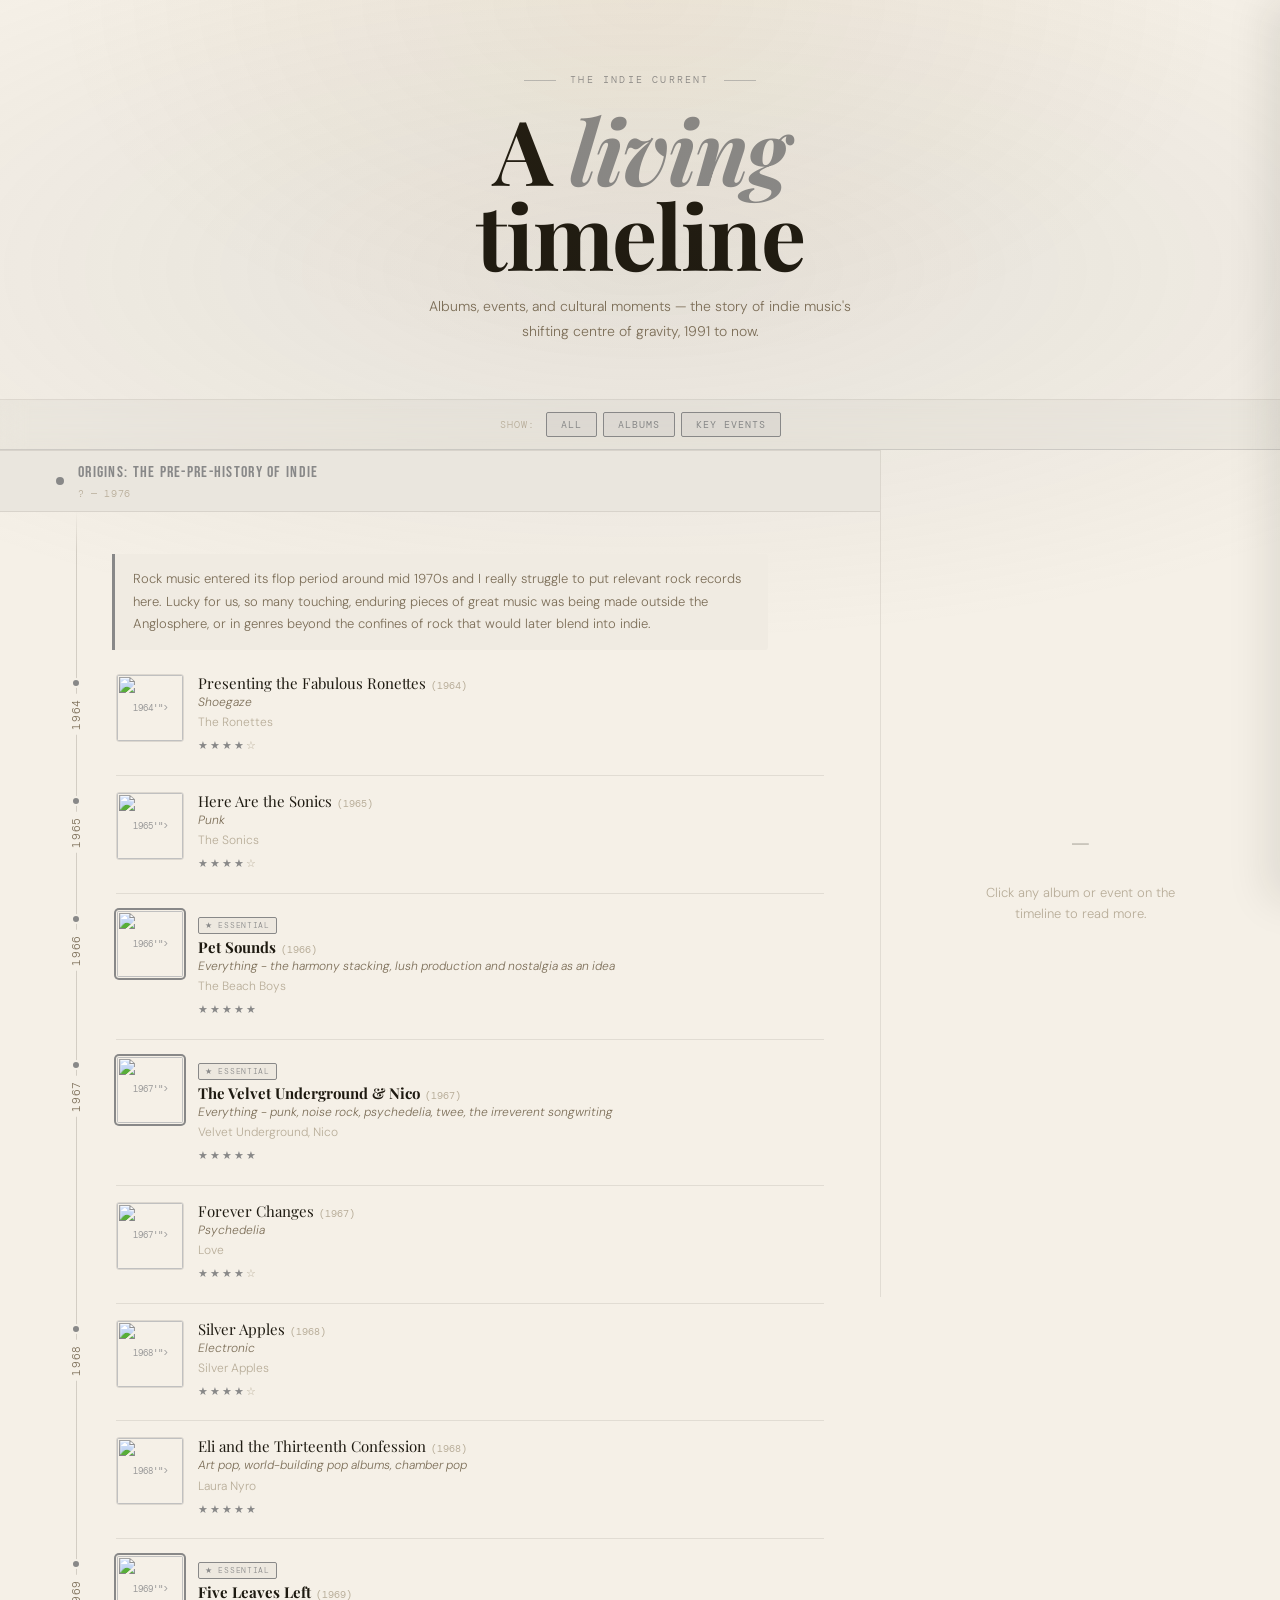
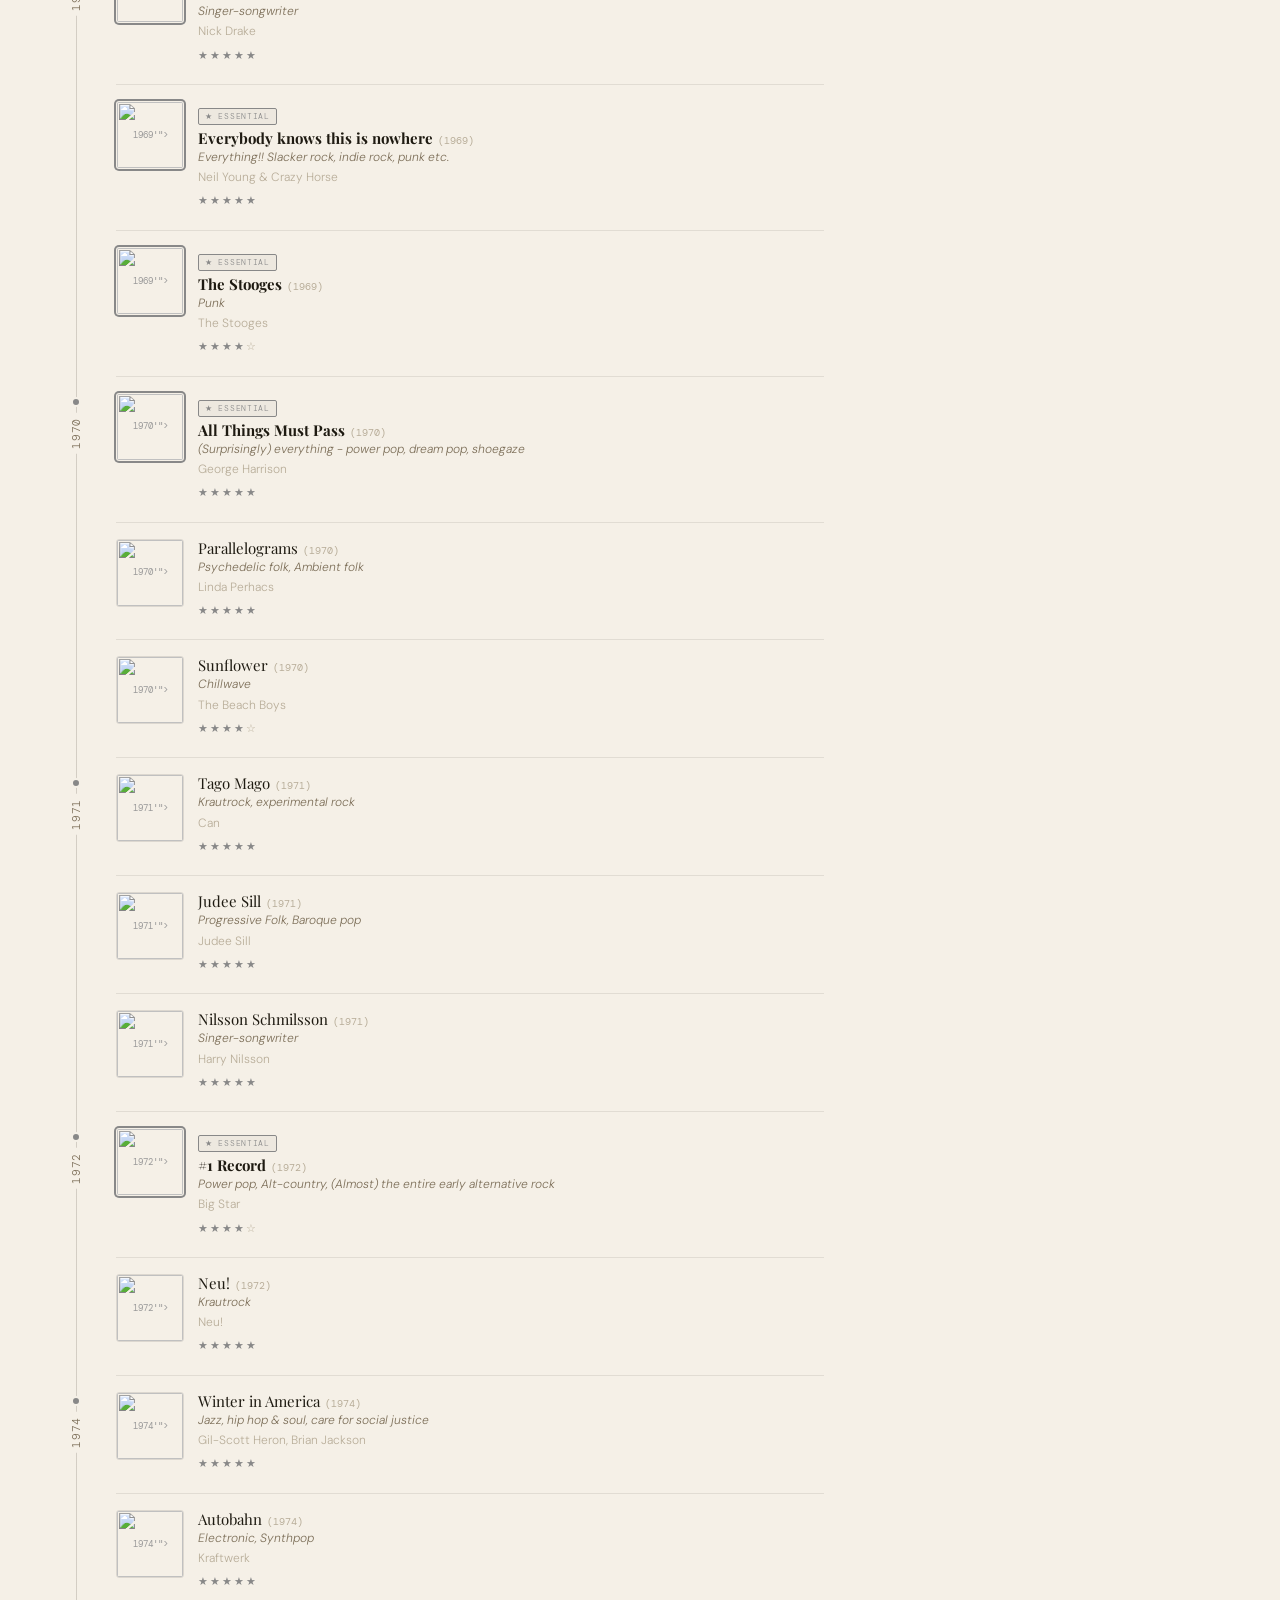
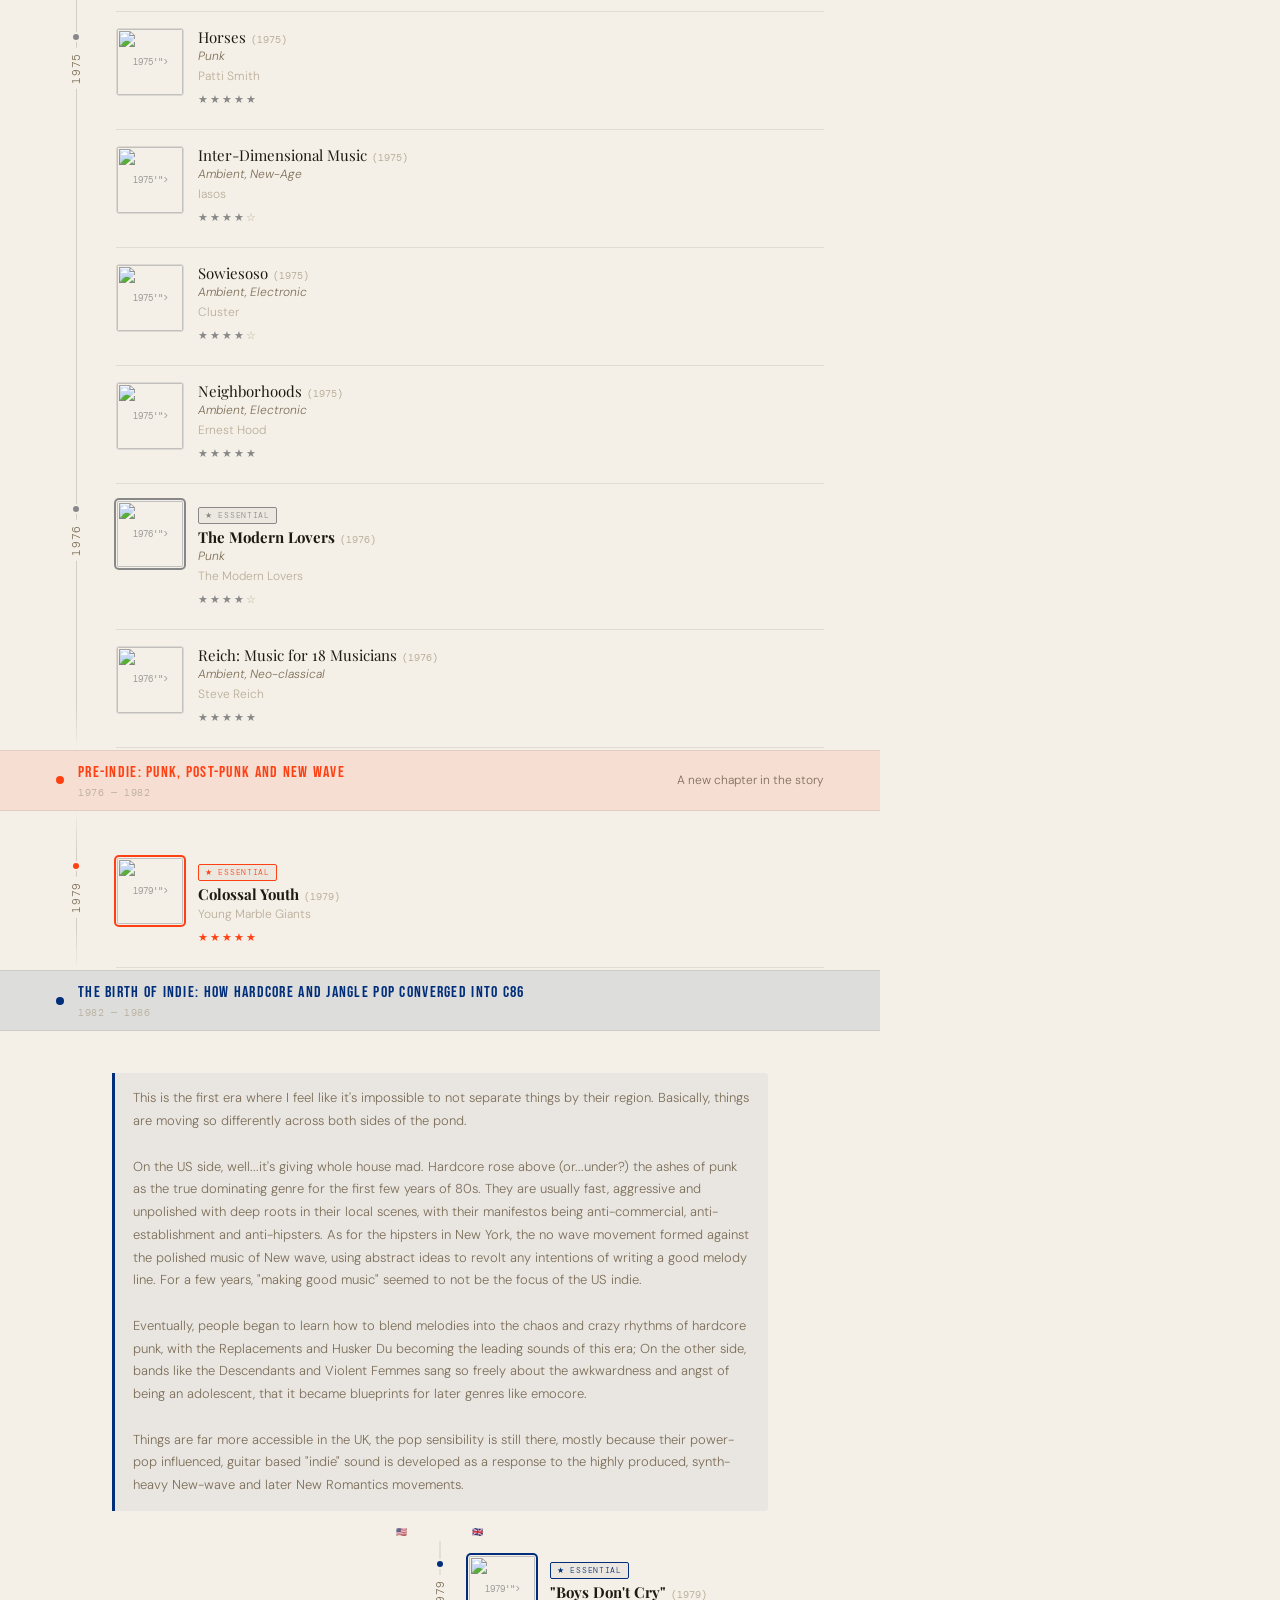
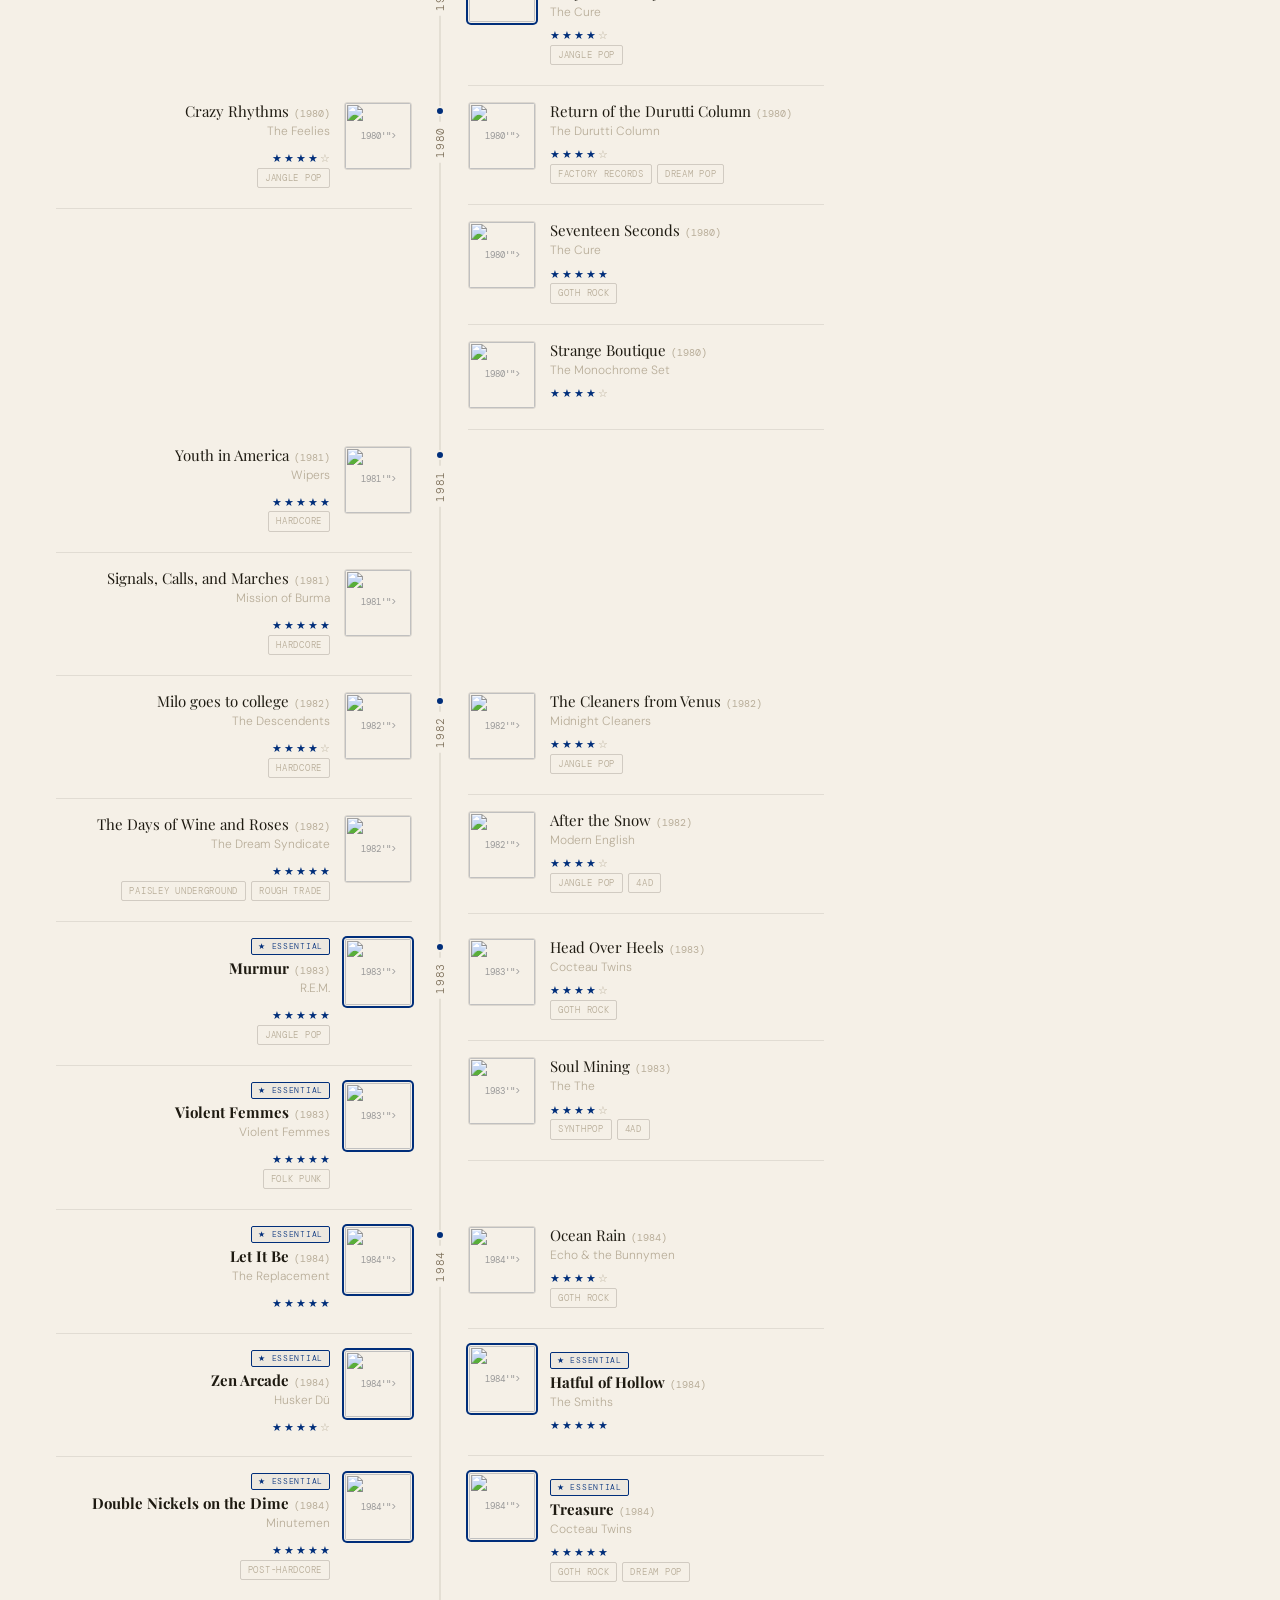
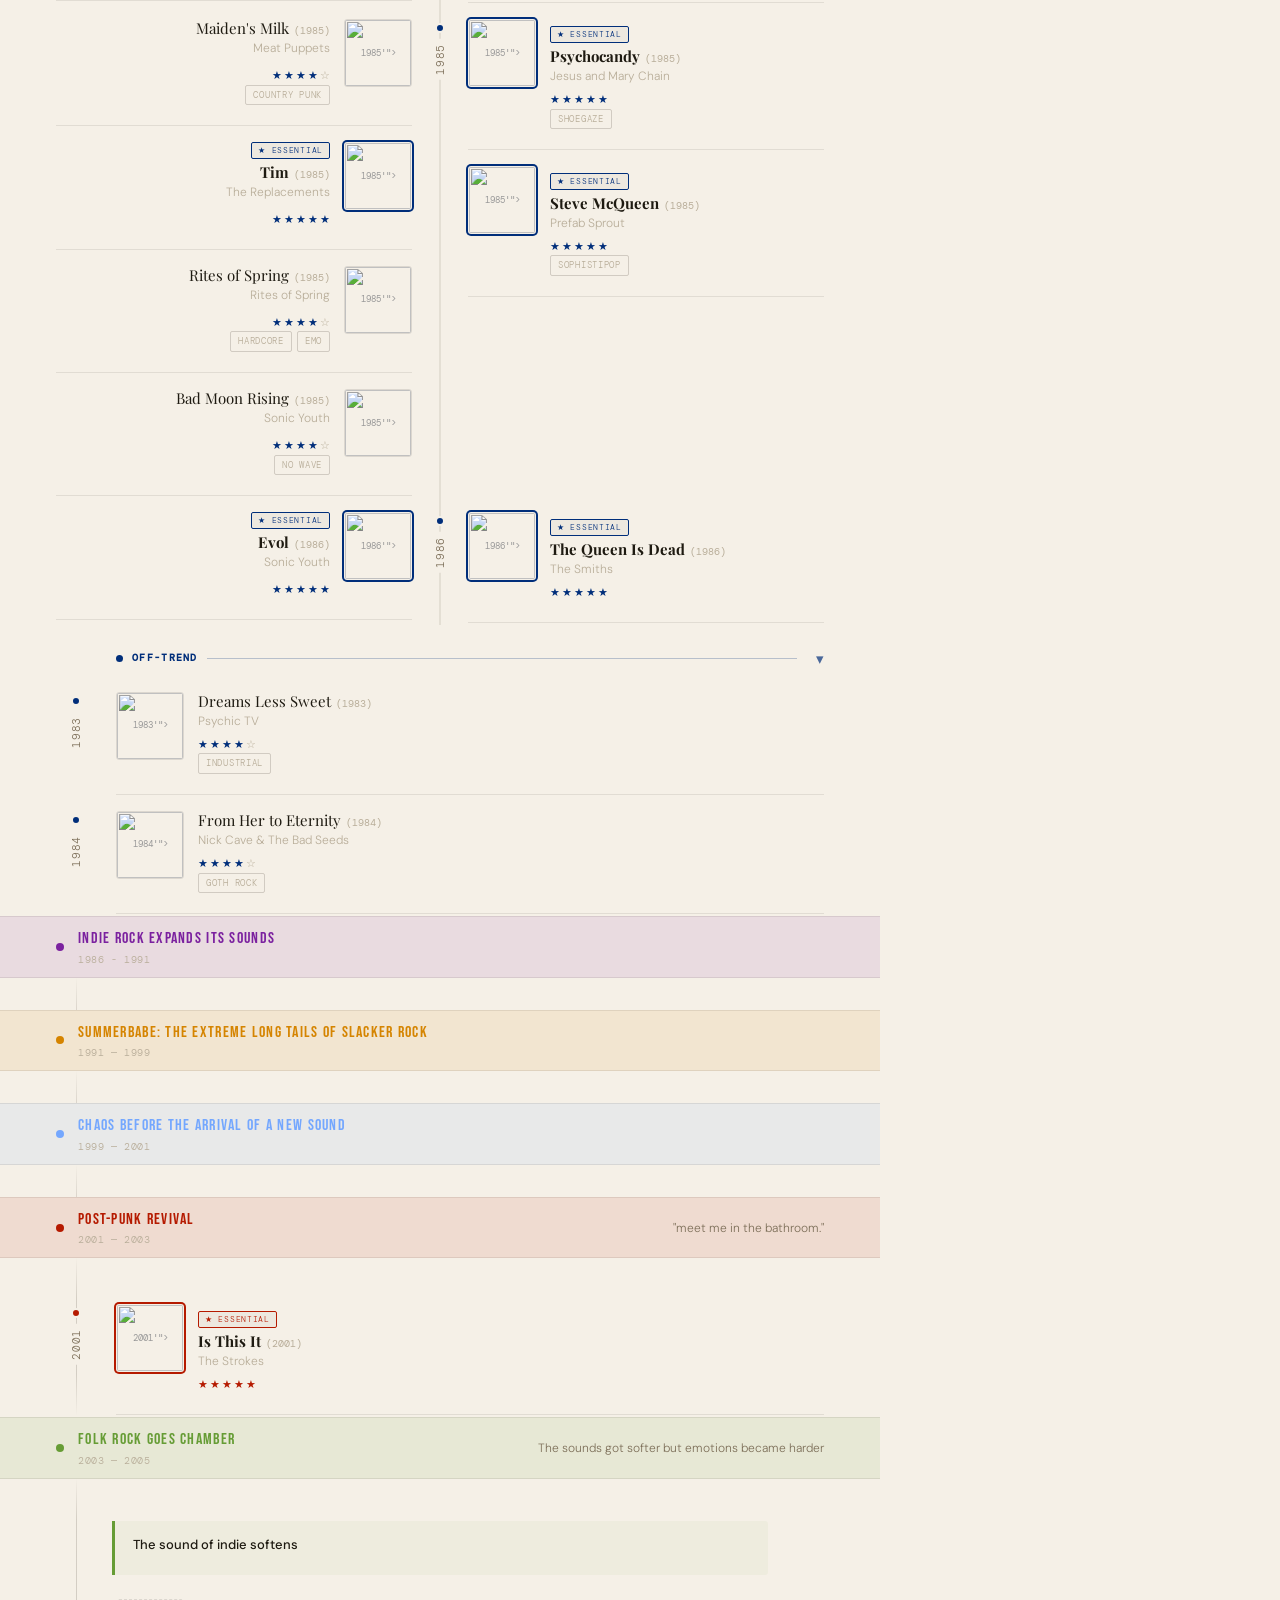
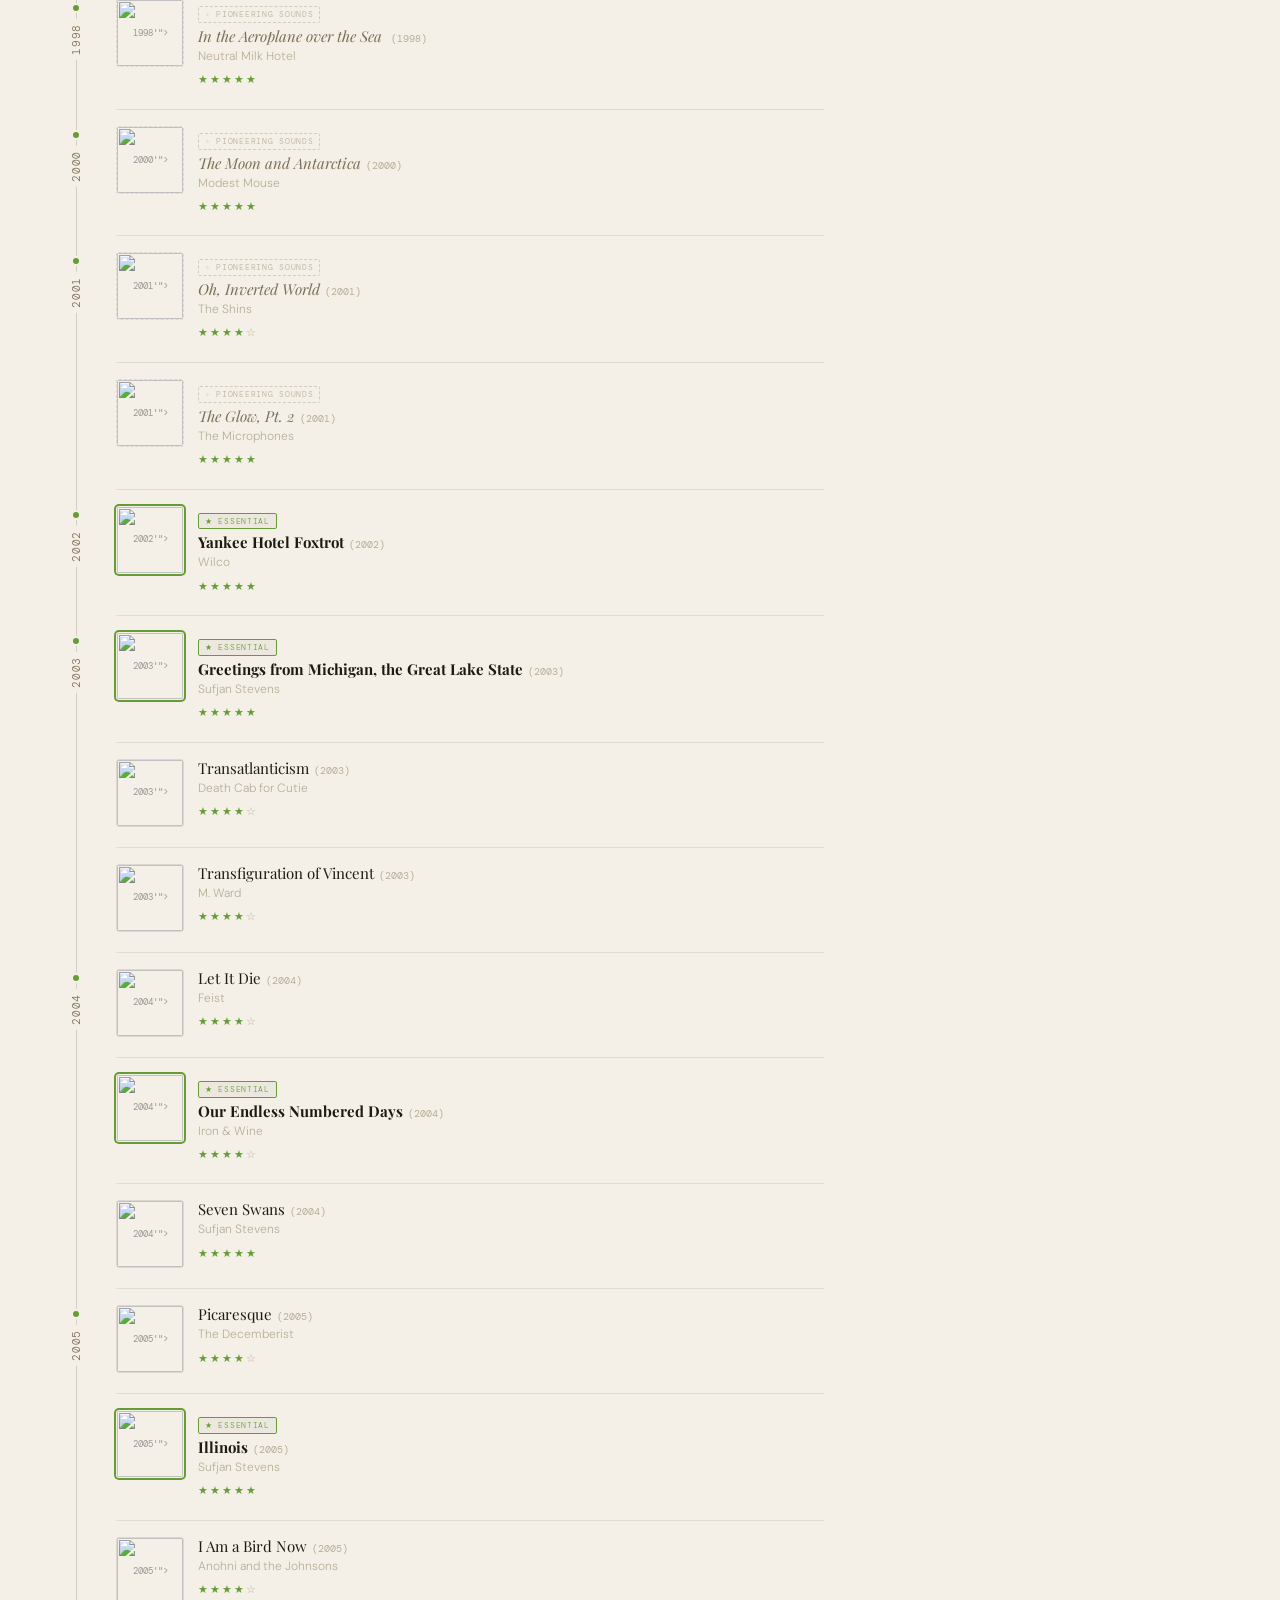
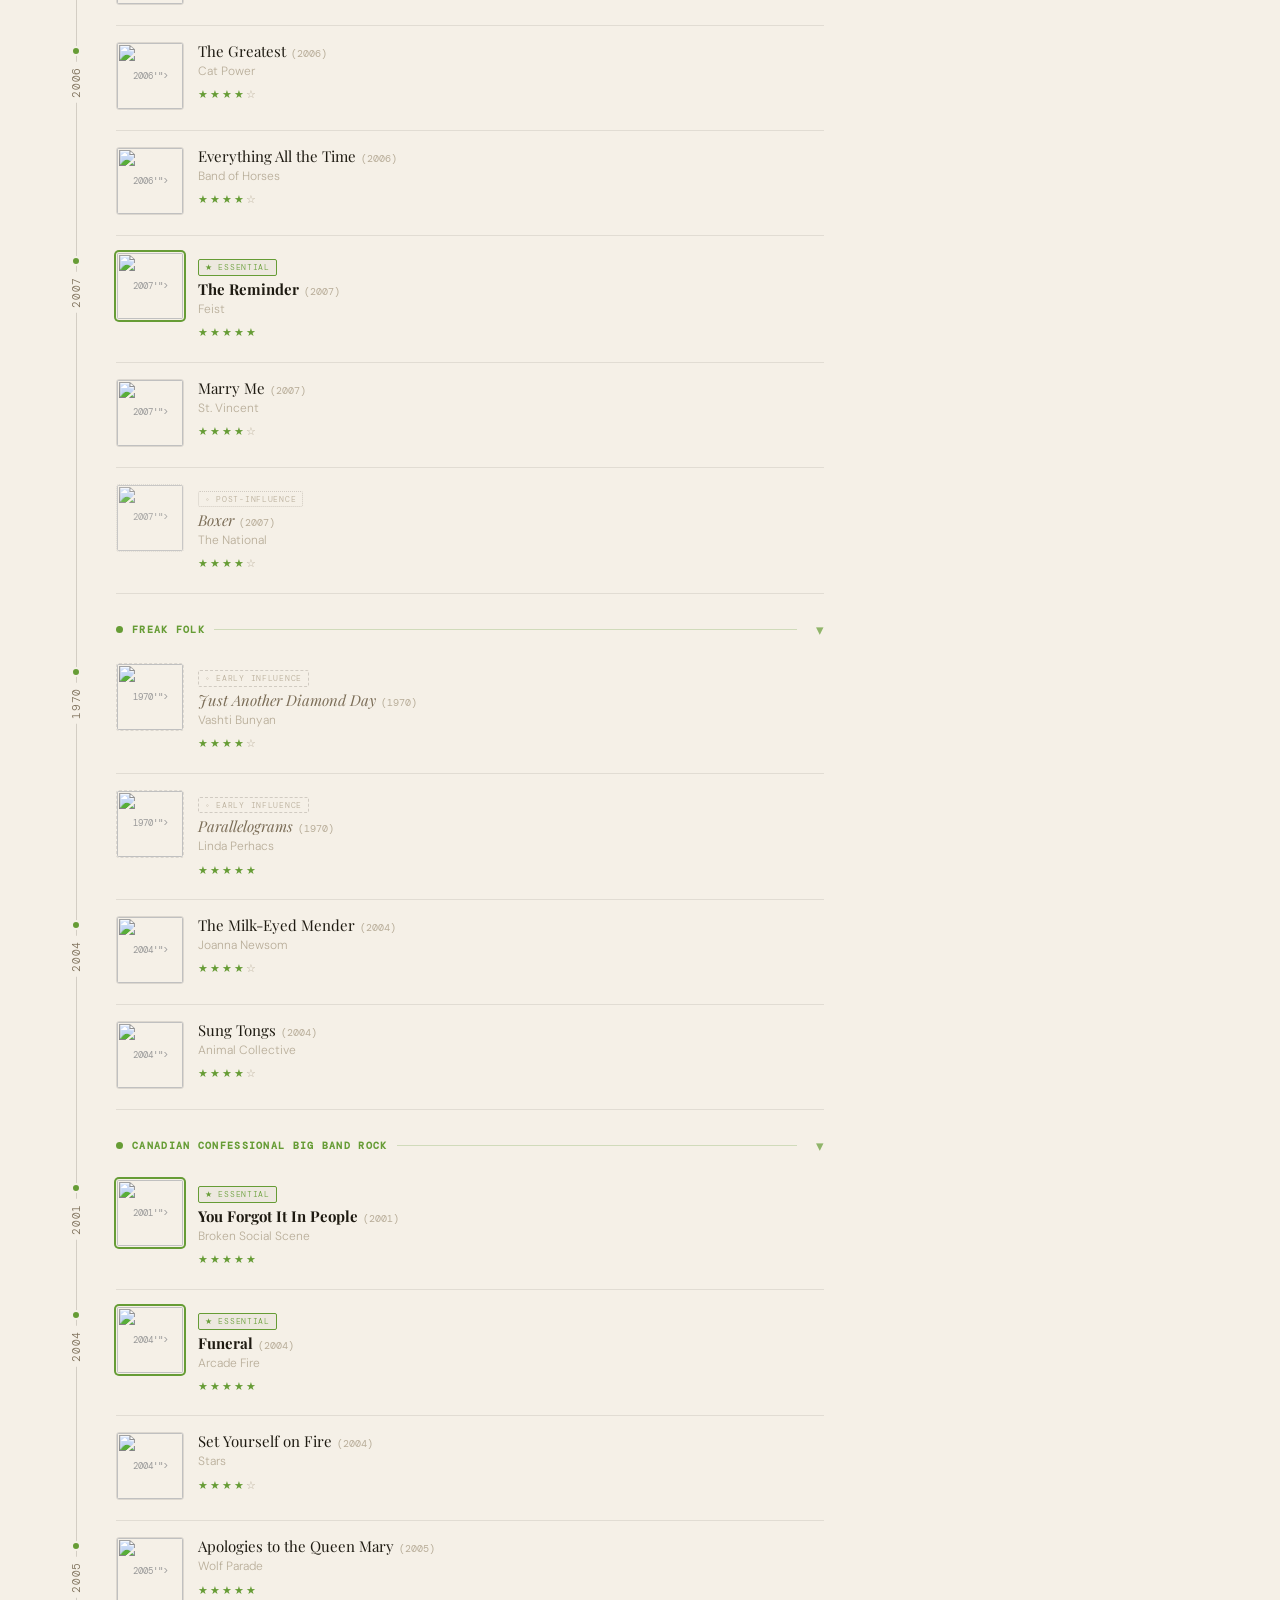
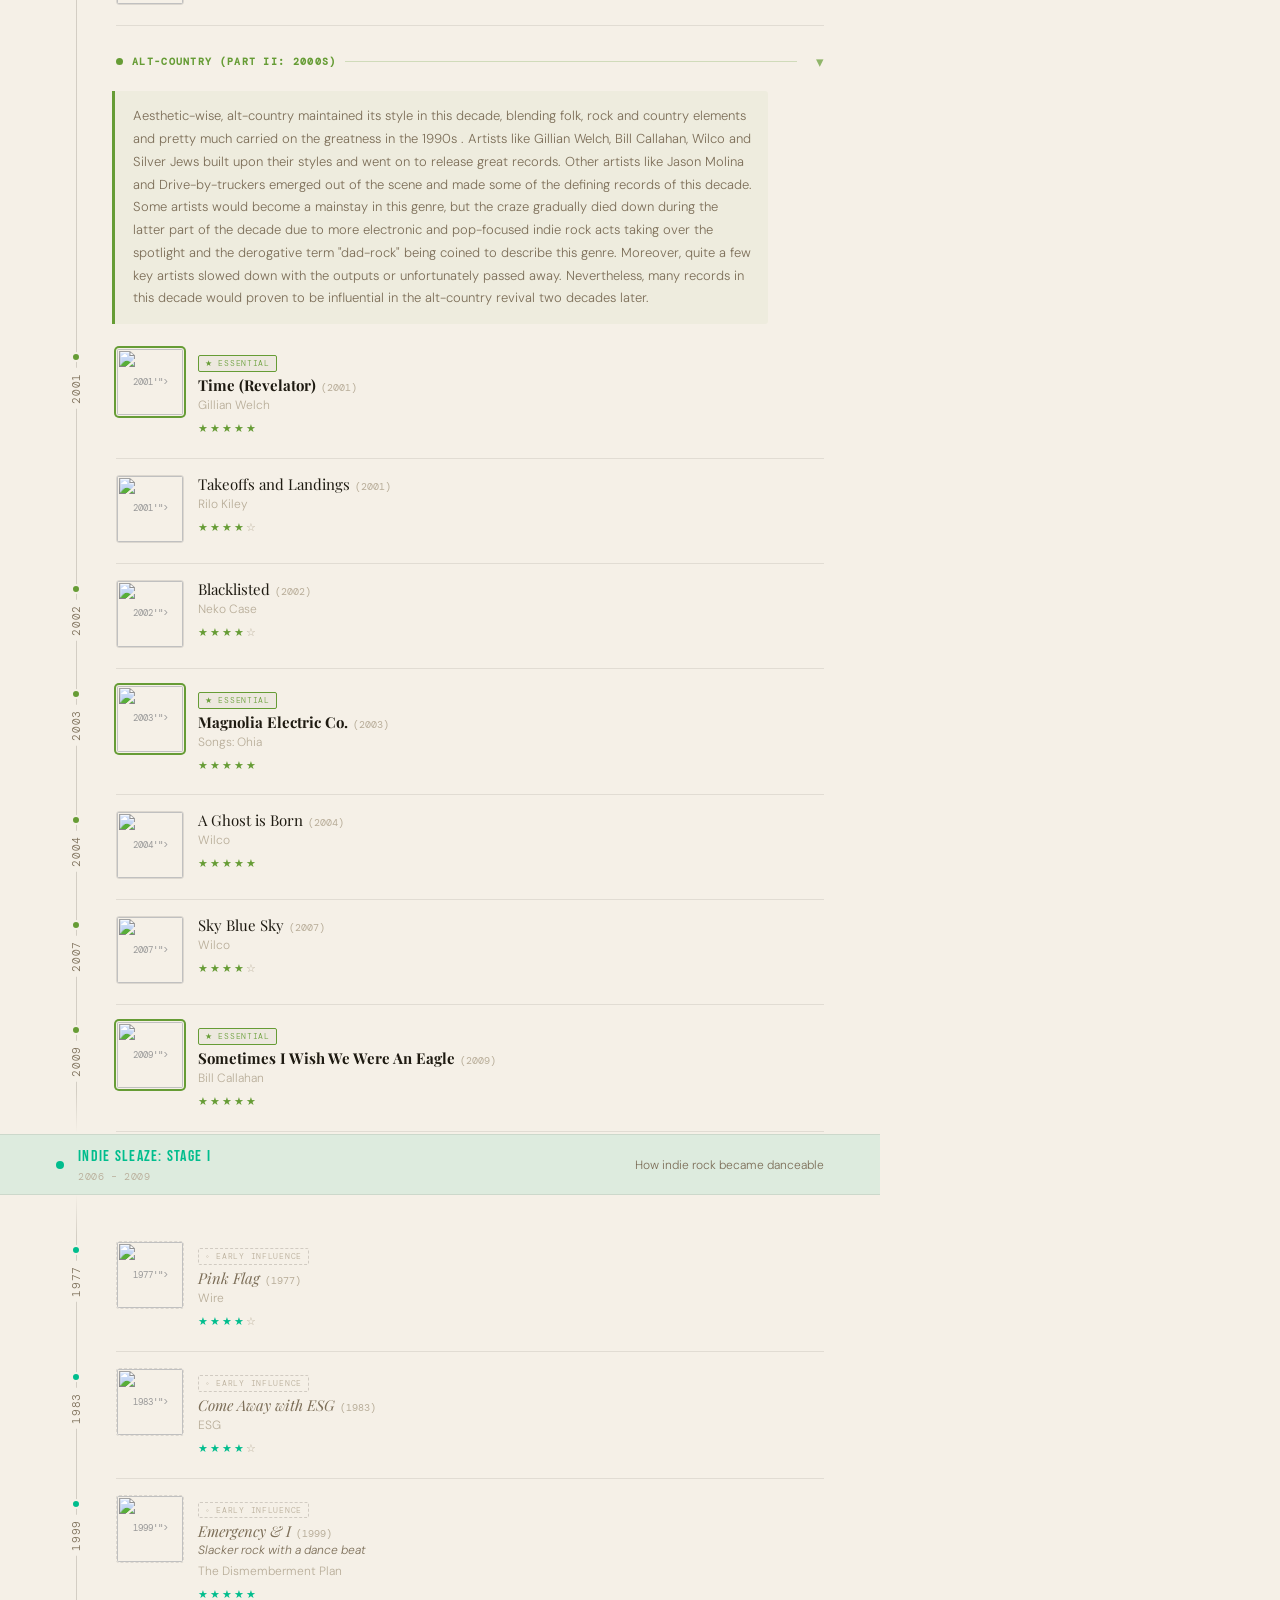
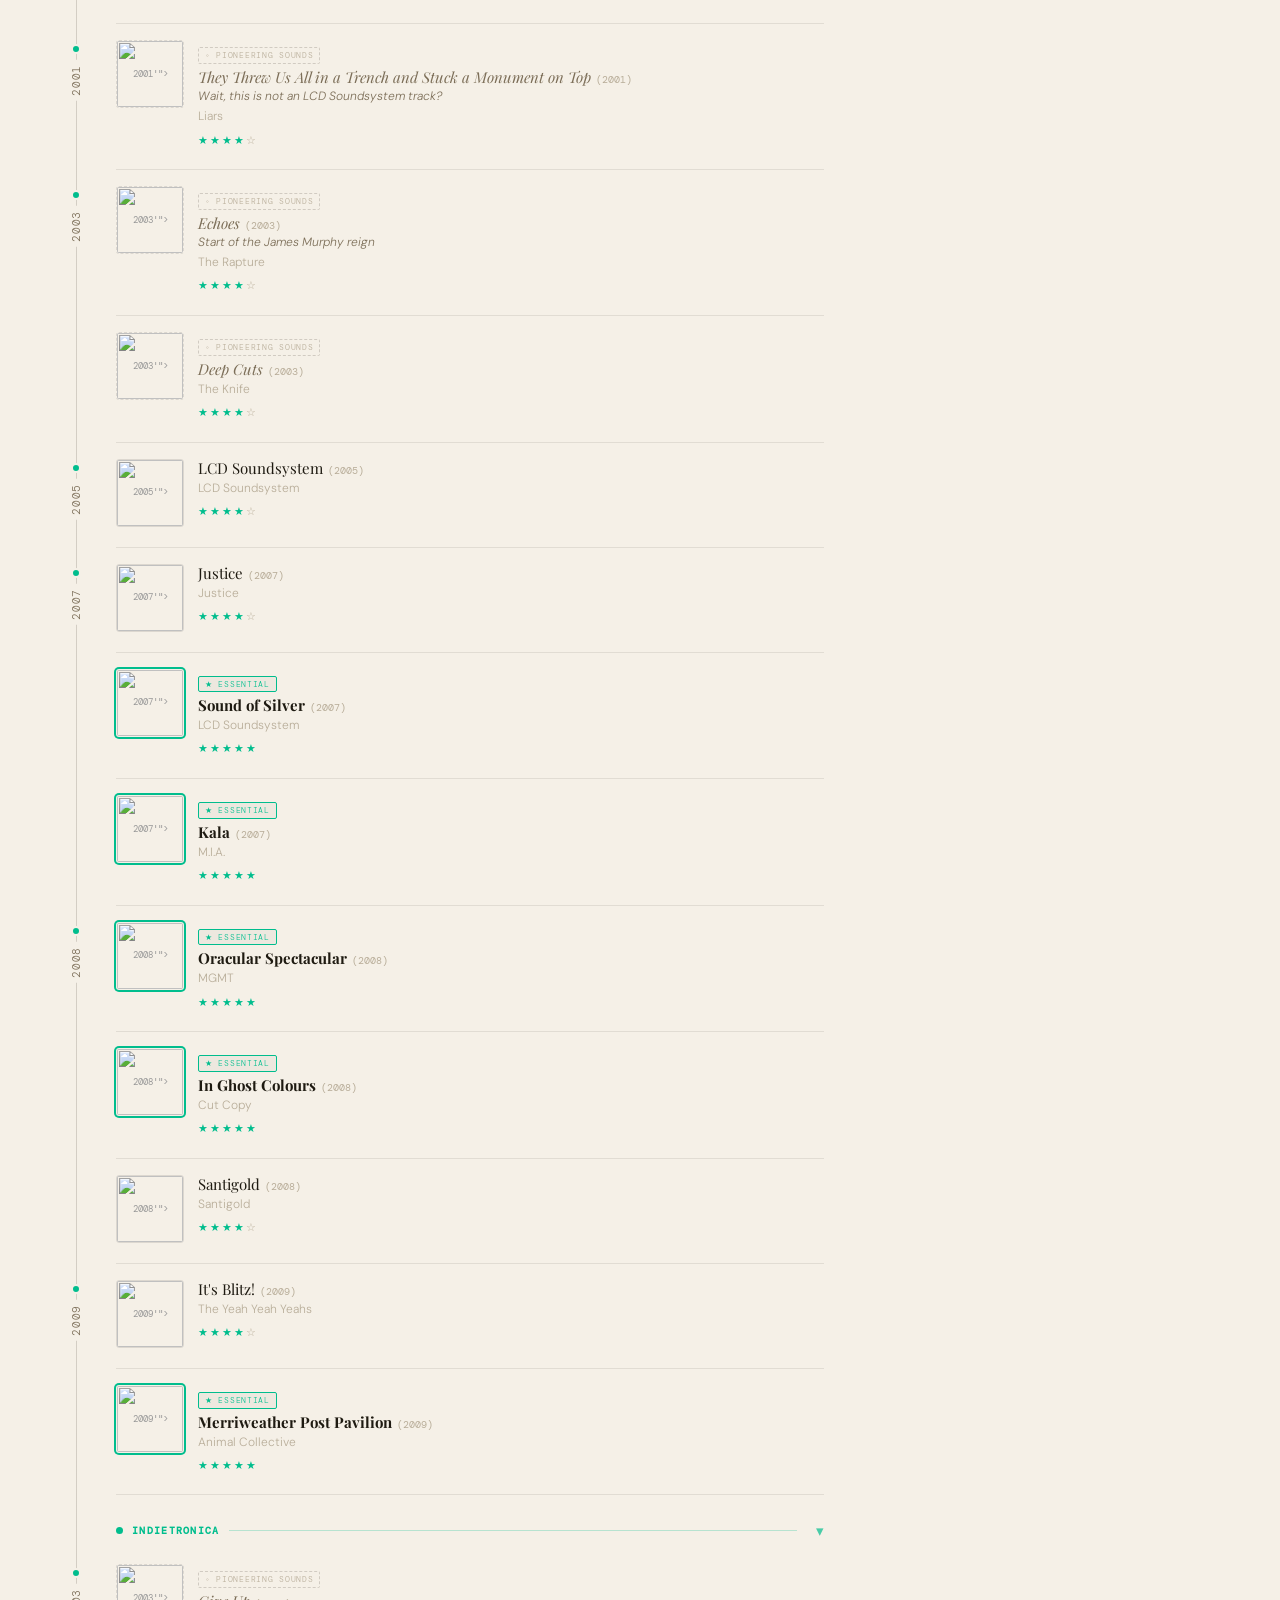
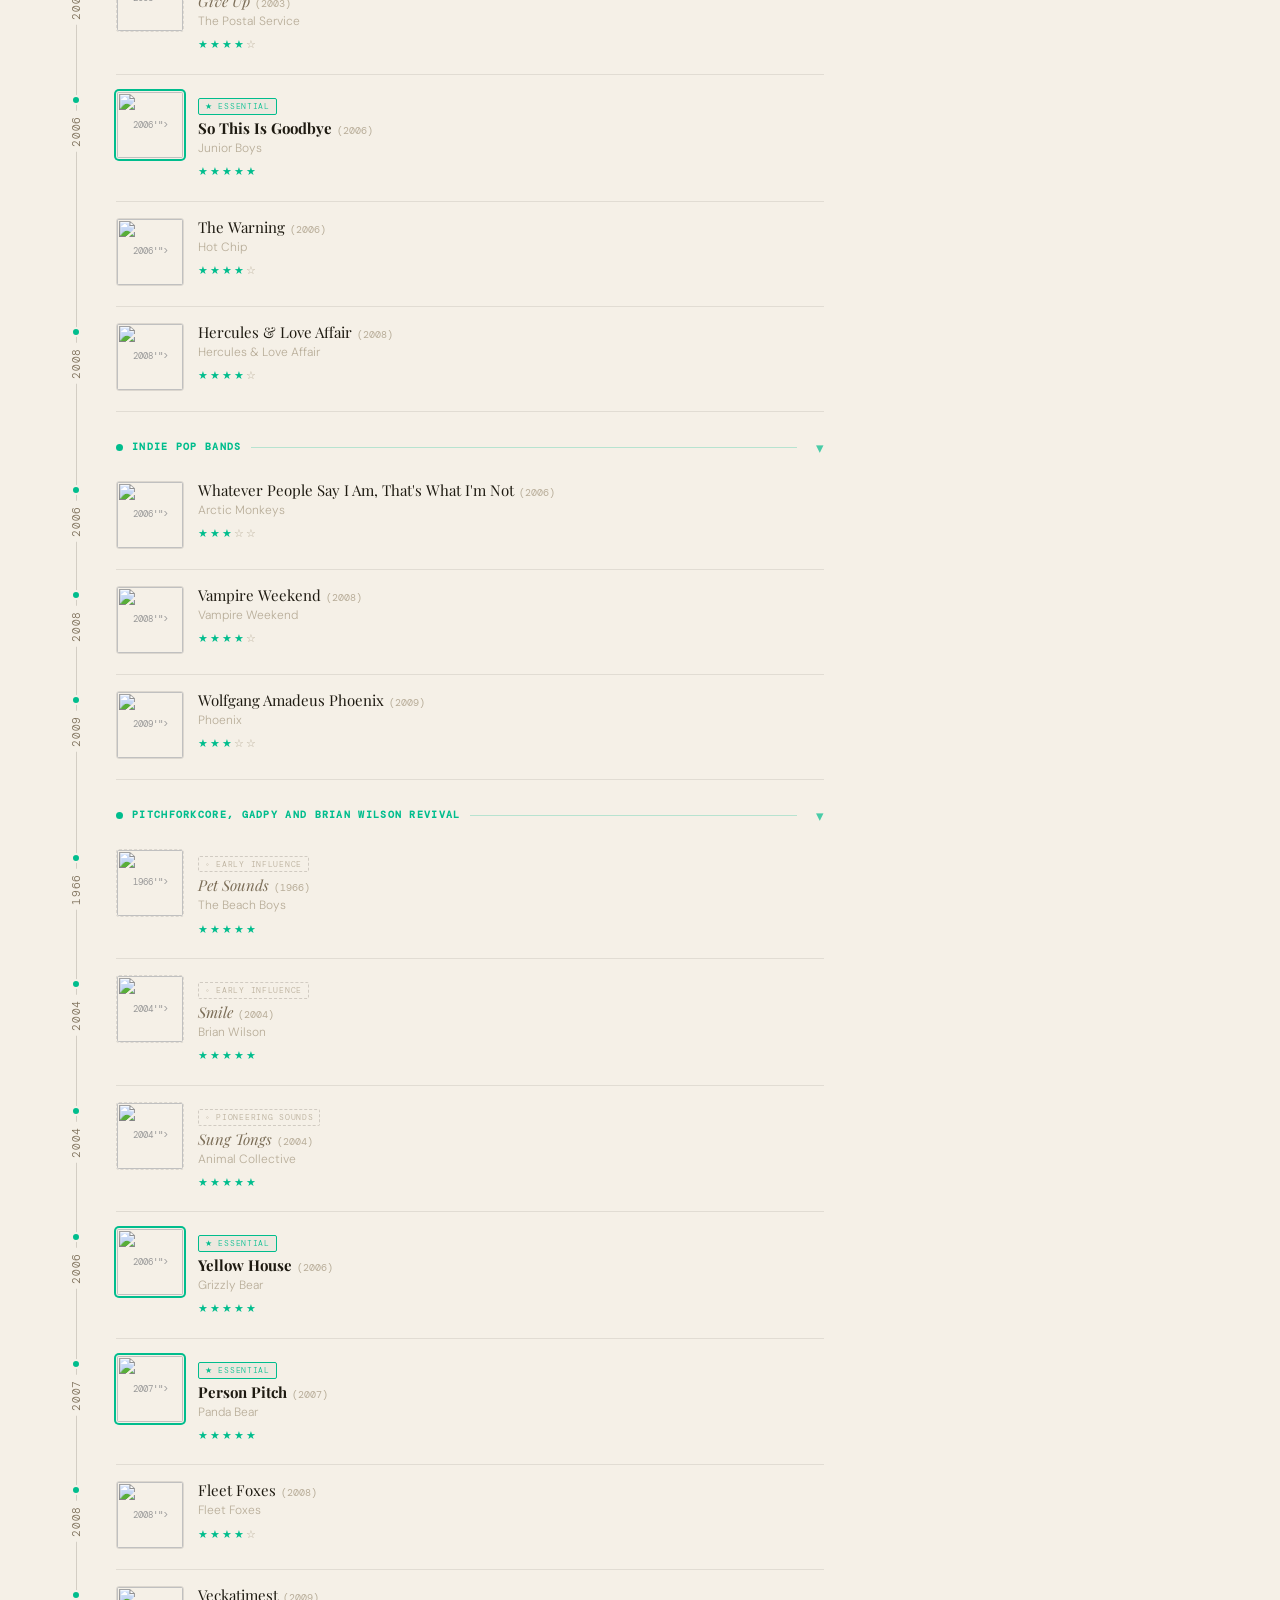
==== index.html @ 3ffc73e6 "update a" ====
<!DOCTYPE html>
<html lang="en">
<head>
<meta charset="UTF-8">
<meta name="viewport" content="width=device-width, initial-scale=1.0">
<meta http-equiv="Cache-Control" content="no-cache, no-store, must-revalidate">
<meta http-equiv="Pragma" content="no-cache">
<meta http-equiv="Expires" content="0">
<title>The Indie Current — Timeline</title>
<link rel="preconnect" href="https://fonts.googleapis.com">
<link rel="preconnect" href="https://fonts.gstatic.com" crossorigin>
<link href="https://fonts.googleapis.com/css2?family=Playfair+Display:ital,wght@0,400;0,700;1,400;1,700&family=Bebas+Neue&family=DM+Mono:wght@300;400&family=DM+Sans:opsz,wght@9..40,300;9..40,400;9..40,500&display=swap" rel="stylesheet">
<link rel="stylesheet" href="style.css?v=20260424a">
</head>
<body>

<div id="era-tint-layer"></div>

<header class="site-header">
  <div class="header-kicker">The Indie Current</div>
  <h1>A <em>living</em><br>timeline</h1>
  <p class="header-sub">Albums, events, and cultural moments — the story of indie music's shifting centre of gravity, 1991 to now.</p>
  <div><button class="header-edit-btn edit-only" id="header-edit-btn" onclick="toggleHeaderEdit()">✎ Edit header</button></div>
</header>

<div class="filter-bar">
  <div class="filter-center">
    <span class="filter-label">Show:</span>
    <button class="filter-btn on" data-filter="all">All</button>
    <button class="filter-btn on" data-filter="album">Albums</button>
    <button class="filter-btn on" data-filter="event">Key events</button>
  </div>
  <div class="filter-right edit-only">
    <button class="filter-add-btn" onclick="addEntry('album')">+ Album</button>
    <button class="filter-add-btn" onclick="addEntry('event')">+ Event</button>
    <button class="filter-add-btn" onclick="addEntry('note')">+ Note</button>
    <button class="filter-add-btn" onclick="openEraListEdit()" title="Edit eras">✎ Eras</button>
    <button class="filter-add-btn" onclick="exportCSV()" title="Export all entries as CSV">↓ CSV</button>
    <label class="filter-add-btn" title="Import entries from CSV" style="cursor:pointer">↑ CSV<input type="file" accept=".csv" style="display:none" onchange="importCSV(this)"></label>
    <button class="filter-add-btn" onclick="saveDataJs()" title="Download data.js with current albums, eras and movements — drop into your repo and push" style="color:rgba(60,140,100,0.85)">⬇ data.js</button>
    <button class="filter-add-btn" onclick="resetToDefaults()" title="Reset to built-in defaults" style="color:rgba(180,60,60,0.6)">↺ Reset</button>
  </div>
</div>

<div class="main-wrap">
  <div class="timeline-col" id="timeline-col"></div>
  <aside class="detail-col" id="detail-col">
    <div class="detail-empty" id="detail-empty">
      <div class="detail-empty-icon">—</div>
      <p>Click any album or event on the timeline to read more.</p>
    </div>
    <div class="detail-panel" id="detail-panel"></div>
  </aside>
</div>

<!-- Mini player -->
<div id="mini-player">
  <div id="mini-player-bar">
    <span style="font-size:12px;color:#1db954;flex-shrink:0">♪</span>
    <div id="mini-player-title"></div>
    <button id="mini-player-close" onclick="closeMiniPlayer()" title="Close">✕</button>
  </div>
  <iframe id="mini-player-iframe" src="" height="80"
    allow="autoplay; clipboard-write; encrypted-media; fullscreen; picture-in-picture"
    style="width:100%;display:block;border:none"></iframe>
  <audio id="mini-player-audio" controls
    style="width:100%;display:none;background:#121212;height:44px;outline:none"></audio>
</div>

<!-- Edit overlay + panel -->
<div id="edit-overlay" class="edit-overlay"></div>
<div id="edit-panel" class="edit-panel">
  <div class="ep-header">
    <div class="ep-title">Edit <span id="ep-type-label">Album</span></div>
    <button class="ep-close" id="ep-close">✕</button>
  </div>
  <div class="ep-body-scroll" id="ep-body-scroll"></div>
  <div class="ep-footer">
    <button class="ep-btn ep-btn-danger" id="ep-delete-btn">Delete</button>
    <div class="ep-spacer"></div>
    <button class="ep-btn ep-btn-secondary" id="ep-cancel-btn">Cancel</button>
    <button class="ep-btn ep-btn-primary" id="ep-save-btn">Save</button>
  </div>
</div>

<script src="data.js?v=20260424a"></script>
<script src="timeline.js?v=20260424a"></script>
</body>
</html>
---- style.css ----
:root {
  --bg: #f5f0e7;
  --bg2: #ede7da;
  --bg3: #e3dccf;
  --surface: #d5cec0;
  --border: rgba(40,28,12,0.09);
  --border2: rgba(40,28,12,0.17);
  --text: #1e1a11;
  --text2: #7c6e58;
  --text3: #b8ad99;
  --accent: #9a6e20;
  --spine: rgba(40,28,12,0.16);
}
*, *::before, *::after { box-sizing: border-box; margin: 0; padding: 0; }
html { scroll-behavior: smooth; }
body {
  background: var(--bg);
  color: var(--text);
  font-family: 'DM Sans', sans-serif;
  font-weight: 300;
  line-height: 1.6;
  min-height: 100vh;
}

/* ── ERA TINT LAYER ── */
#era-tint-layer {
  position: fixed; inset: 0;
  pointer-events: none; z-index: 0;
  transition: background 0.9s ease;
}

/* ── HEADER ── */
.site-header {
  padding: 72px 0 56px;
  text-align: center;
  border-bottom: 1px solid var(--border);
  position: relative;
  overflow: hidden;
  z-index: 1;
}
.site-header::before {
  content: '';
  position: absolute; inset: 0;
  background: radial-gradient(ellipse at 50% 0%, rgba(154,110,32,0.07) 0%, transparent 65%);
  pointer-events: none;
}
.header-kicker {
  font-family: 'DM Mono', monospace;
  font-size: 10px; letter-spacing: .22em; text-transform: uppercase;
  color: var(--accent); margin-bottom: 18px;
  display: flex; align-items: center; justify-content: center; gap: 14px;
}
.header-kicker::before, .header-kicker::after {
  content: ''; display: block;
  width: 32px; height: 1px; background: var(--accent); opacity: .5;
}
.site-header h1 {
  font-family: 'Playfair Display', serif;
  font-size: clamp(42px, 7vw, 92px);
  font-weight: 700; line-height: .95;
  color: var(--text); letter-spacing: -.02em;
  margin-bottom: 8px;
}
.site-header h1 em { font-style: italic; color: var(--accent); }
.header-sub {
  font-size: 14px; color: var(--text2); margin-top: 18px;
  max-width: 440px; margin-left: auto; margin-right: auto;
  line-height: 1.75;
}
.header-meta {
  display: flex; align-items: center; justify-content: center; gap: 24px;
  margin-top: 32px;
}
.header-meta span {
  font-family: 'DM Mono', monospace; font-size: 10px;
  letter-spacing: .12em; text-transform: uppercase; color: var(--text3);
}
.header-meta .sep { width: 3px; height: 3px; border-radius: 50%; background: var(--text3); }

/* ── FILTER BAR ── */
.filter-bar {
  display: flex; align-items: center;
  padding: 12px 24px;
  border-bottom: 1px solid var(--border);
  position: sticky; top: 0; z-index: 50;
  background: rgba(245,240,231,0.95);
  backdrop-filter: blur(12px);
  transition: border-color 0.6s ease;
  position: sticky; top: 0; z-index: 50;
}
.filter-center { display: flex; align-items: center; gap: 6px; flex-wrap: wrap; flex: 1; justify-content: center; }
.filter-right { display: flex; gap: 6px; flex-shrink: 0; }
.filter-btn {
  font-family: 'DM Mono', monospace; font-size: 10px;
  letter-spacing: .1em; text-transform: uppercase;
  padding: 5px 14px; border-radius: 2px;
  border: 1px solid var(--border2); background: none;
  color: var(--text3); cursor: pointer; transition: all .15s;
}
.filter-btn:hover { color: var(--text2); border-color: var(--text2); }
.filter-btn.on { border-color: var(--accent); color: var(--accent); background: var(--accent-tint, rgba(154,110,32,0.09)); }
.filter-label {
  font-family: 'DM Mono', monospace; font-size: 10px;
  letter-spacing: .12em; text-transform: uppercase;
  color: var(--text3); margin-right: 4px;
}
.filter-add-btn {
  font-family: 'DM Mono', monospace; font-size: 10px;
  letter-spacing: .08em; text-transform: uppercase;
  padding: 5px 11px; border-radius: 2px;
  border: 1px dashed var(--border2); background: none;
  color: var(--text3); cursor: pointer; transition: all .15s;
}
.filter-add-btn:hover { border-color: var(--accent); color: var(--accent); }

/* ── MAIN LAYOUT ── */
.main-wrap {
  display: grid;
  grid-template-columns: 1fr 400px;
  min-height: calc(100vh - 200px);
  max-width: 1280px;
  margin: 0 auto;
  position: relative; z-index: 1;
}

/* ── TIMELINE COLUMN ── */
.timeline-col {
  padding: 0 0 120px;
  position: relative;
}

/* ── ERA SECTION ── */
.era-section { position: relative; }

/* Era band */
.era-band {
  position: sticky; top: 53px; z-index: 40;
  padding: 9px 56px;
  display: flex; align-items: center; gap: 14px;
  border-bottom: 1px solid var(--border);
  border-top: 1px solid var(--border);
  transition: background .3s;
  cursor: pointer;
  background: var(--bg); /* solid fallback — overridden by inline color-mix below */
}
.era-band:hover { filter: brightness(0.97); }
.era-band-dot { width: 8px; height: 8px; border-radius: 50%; flex-shrink: 0; }
.era-band-label { font-family: 'Bebas Neue', sans-serif; font-size: 16px; letter-spacing: .08em; }
.era-band-years { font-family: 'DM Mono', monospace; font-size: 10px; color: var(--text3); letter-spacing: .06em; }
.era-band-desc { font-size: 12px; color: var(--text2); margin-left: auto; max-width: 320px; text-align: right; line-height: 1.5; }
.era-edit-btn {
  width: 22px; height: 22px; border-radius: 2px;
  border: 1px solid var(--border2); background: none;
  color: var(--text3); font-size: 11px; cursor: pointer;
  display: none; align-items: center; justify-content: center;
  transition: all .15s; flex-shrink: 0; margin-left: 6px;
}
.era-band:hover .era-edit-btn { display: flex; }
.era-edit-btn:hover { color: var(--text); border-color: var(--text2); }

/* Spine */
.era-entries { padding: 32px 56px 0; position: relative; }
.era-entries::before {
  content: '';
  position: absolute;
  left: calc(56px + 20px); top: 0; bottom: 0; width: 1px;
  background: linear-gradient(to bottom, transparent, var(--spine) 40px, var(--spine) calc(100% - 40px), transparent);
}

/* Entries */
.entry {
  display: grid;
  grid-template-columns: 40px 1fr;
  gap: 0 20px;
  margin-bottom: 2px;
  position: relative;
}
.entry-year-col { display: flex; flex-direction: column; align-items: center; padding-top: 18px; }
.entry-dot {
  width: 10px; height: 10px; border-radius: 50%;
  flex-shrink: 0; position: relative; z-index: 2;
  border: 2px solid var(--bg); transition: transform .2s; cursor: pointer;
}
.entry:hover .entry-dot { transform: scale(1.5); }
.entry-year-label {
  font-family: 'DM Mono', monospace; font-size: 11px;
  color: var(--text2); margin-top: 6px; letter-spacing: .06em;
  writing-mode: vertical-rl; text-orientation: mixed;
  transform: rotate(180deg); line-height: 1;
  /* Solid background so the label "cuts" visibly through the spine line */
  background: var(--bg);
  padding: 5px 2px;
  position: relative; z-index: 3;
  border-radius: 2px;
}
.entry-year-label.hidden { visibility: hidden; }
.entry.same-year .entry-dot { display: none; }
.entry-body {
  padding: 14px 32px 20px 0;
  border-bottom: 1px solid var(--border);
  cursor: pointer; transition: background .15s;
  position: relative;
}
.entry-body:hover { background: rgba(40,28,12,0.025); }
.entry.selected .entry-body {
  background: rgba(40,28,12,0.04);
  border-left: 2px solid var(--era-color, var(--accent));
  padding-left: 10px;
  margin-left: -12px;
}
.entry.hidden { display: none; }

/* Edit button on entries */
.entry-edit-btn {
  position: absolute; right: 4px; top: 14px;
  width: 26px; height: 26px; border-radius: 3px;
  border: 1px solid var(--border2); background: var(--bg2);
  color: var(--text3); font-size: 12px; cursor: pointer;
  display: none; align-items: center; justify-content: center;
  z-index: 5; transition: all .15s;
}
.entry:hover .entry-edit-btn { display: flex; }
.entry-edit-btn:hover { color: var(--accent); border-color: var(--accent); background: var(--bg); }

/* Album entry */
.entry-type-album .entry-dot { background: var(--era-color, #888); }
.album-row { display: flex; align-items: flex-start; gap: 14px; }
.album-art-box {
  width: 68px; height: 68px; flex-shrink: 0; border-radius: 3px;
  position: relative;
  display: flex; align-items: center; justify-content: center;
  font-family: 'DM Mono', monospace; font-size: 9px;
  text-align: center; line-height: 1.4;
  border: 1px solid rgba(0,0,0,0.1); font-weight: 400;
  overflow: hidden;
}
.album-art-box img {
  position: absolute; inset: 0;
  width: 100%; height: 100%; object-fit: cover; display: block;
}
.album-title { font-family: 'Playfair Display', serif; font-size: 15px; font-weight: 400; color: var(--text); line-height: 1.2; margin-bottom: 2px; }
.album-title-year { font-family: 'DM Mono', monospace; font-size: 10px; color: var(--text3); font-weight: 400; margin-left: 5px; font-style: normal; }
.album-tagline { font-size: 12px; color: var(--text2); margin-bottom: 3px; font-style: italic; line-height: 1.35; }
.album-artist { font-size: 12px; color: var(--text3); margin-bottom: 4px; }
.album-tags { display: flex; gap: 5px; flex-wrap: wrap; }
.album-tag {
  font-family: 'DM Mono', monospace; font-size: 9px;
  letter-spacing: .08em; text-transform: uppercase;
  padding: 2px 7px; border-radius: 2px;
  border: 1px solid var(--border2); color: var(--text3);
  cursor: pointer; transition: all .15s;
}
.album-tag:hover { border-color: var(--era-color, var(--accent)); color: var(--text2); }
.album-rating { display: flex; gap: 2px; margin-top: 5px; }
.star { font-size: 11px; }
.star.on { color: var(--era-color, var(--accent)); }
.star.off { color: var(--text3); }
.card-audio-badge {
  position: absolute; bottom: 3px; right: 3px; z-index: 3;
  font-family: 'DM Mono', monospace; font-size: 8px; letter-spacing: .04em;
  background: var(--era-color, var(--accent)); color: #fff;
  border-radius: 2px; padding: 2px 4px; line-height: 1;
  pointer-events: none; transition: background .2s;
}
/* Art wrapper — clickable when audio is linked */
.art-playable { cursor: pointer; }
.art-playable::after {
  content: '▶';
  position: absolute; inset: 0; z-index: 4; border-radius: 3px;
  display: flex; align-items: center; justify-content: center;
  background: rgba(0,0,0,0); color: rgba(255,255,255,0);
  font-size: 15px; transition: all .18s;
}
.art-playable:hover::after {
  background: rgba(0,0,0,0.38); color: #fff;
}
.art-playable.playing::after {
  content: '⏸'; background: rgba(0,0,0,0.48); color: #1db954;
}
.art-playable.playing .card-audio-badge { background: #1db954; }
/* Mini player — fixed bottom bar */
#mini-player {
  position: fixed; bottom: 24px; left: 50%;
  transform: translateX(-50%);
  width: 340px; z-index: 300;
  border-radius: 10px; overflow: hidden;
  box-shadow: 0 12px 48px rgba(0,0,0,0.28), 0 2px 8px rgba(0,0,0,0.12);
  display: none;
}
#mini-player.visible {
  display: block;
  animation: mpUp .22s cubic-bezier(.4,0,.2,1);
}
@keyframes mpUp {
  from { opacity:0; transform: translateX(-50%) translateY(14px); }
  to   { opacity:1; transform: translateX(-50%) translateY(0); }
}
#mini-player-bar {
  display: flex; align-items: center; gap: 8px;
  padding: 7px 12px; background: #121212;
}
#mini-player-title {
  flex: 1; font-family: 'DM Mono', monospace; font-size: 10px;
  letter-spacing: .07em; text-transform: uppercase;
  color: rgba(255,255,255,0.55); white-space: nowrap;
  overflow: hidden; text-overflow: ellipsis;
}
#mini-player-close {
  background: none; border: none;
  color: rgba(255,255,255,0.35); cursor: pointer;
  font-size: 14px; padding: 0; line-height: 1; flex-shrink: 0;
}
#mini-player-close:hover { color: rgba(255,255,255,0.8); }
.dp-audio { margin-top: 16px; }
.dp-audio audio { width: 100%; border-radius: 4px; display: block; }
.dp-audio iframe { width: 100%; border-radius: 6px; display: block; border: none; }
.dp-audio a {
  display: flex; align-items: center; gap: 8px;
  padding: 10px 14px; border-radius: 4px;
  background: var(--bg2); border: 1px solid var(--border2);
  text-decoration: none; color: var(--text2); font-size: 12px;
  transition: border-color .15s;
}
.dp-audio a:hover { border-color: var(--dp-color, var(--accent)); }

/* ── Dual-column era layout ── */
/* Dual-column eras draw their own centered spine per row */
.era-entries.dual-col::before { display: none; }
/* Year row: left entries | center spine (40px) | right entries */
.dual-year-row {
  display: grid;
  grid-template-columns: 1fr 40px 1fr;
  align-items: start;
  position: relative;
}
.dual-year-row::before {
  content: '';
  position: absolute;
  left: 50%;
  top: 0;
  bottom: 0;
  width: 1px;
  background: var(--spine);
  transform: translateX(-50%);
}
.dual-spine-col {
  display: flex;
  flex-direction: column;
  align-items: center;
  padding-top: 18px;
  position: relative;
  z-index: 1;
}
/* Entries inside dual columns have no year-col — it's in the center spine */
.dual-col-left .entry,
.dual-col-right .entry { display: block; }
.dual-col-left .entry-year-col,
.dual-col-right .entry-year-col { display: none; }
/* Mirror album row in left col so art faces the center spine */
.dual-col-left .album-row { flex-direction: row-reverse; }
.dual-col-left { padding-right: 8px; }
.dual-col-right { padding-left: 8px; }
.dual-col-left .entry-body { text-align: right; padding-right: 0; }
.dual-col-left .album-row > div:last-child { display: flex; flex-direction: column; align-items: flex-end; }
.dual-col-left .album-tags,
.dual-col-left .album-rating,
.dual-col-left .event-label { justify-content: flex-end; }
/* Column side labels */
.dual-col-label-row {
  display: grid;
  grid-template-columns: 1fr 40px 1fr;
  margin-bottom: 2px;
}
.dual-col-label-left {
  font-family: 'DM Mono', monospace;
  font-size: 9px; letter-spacing: .14em; text-transform: uppercase;
  color: var(--text3); text-align: right; padding-right: 12px;
  padding-top: 4px;
}
.dual-col-label-right {
  font-family: 'DM Mono', monospace;
  font-size: 9px; letter-spacing: .14em; text-transform: uppercase;
  color: var(--text3); text-align: left; padding-left: 12px;
  padding-top: 4px;
}

/* Note block — section annotation, no spine */
.era-note {
  margin: 10px 56px 10px 56px;
  padding: 14px 16px 14px 18px;
  border-left: 3px solid var(--era-color, var(--accent));
  background: color-mix(in srgb, var(--era-color, var(--accent)) 5%, var(--bg));
  border-radius: 0 3px 3px 0;
  position: relative;
}
.era-note-label {
  font-family: 'DM Mono', monospace; font-size: 9px;
  letter-spacing: .12em; text-transform: uppercase;
  color: var(--era-color, var(--accent)); margin-bottom: 7px;
}
.era-note-title { font-size: 13px; font-weight: 500; margin-bottom: 6px; color: var(--text); }
.era-note-body { font-size: 13px; color: var(--text2); line-height: 1.75; white-space: pre-wrap; }
.era-note-edit-btn {
  position: absolute; top: 8px; right: 8px;
  width: 20px; height: 20px; border-radius: 2px;
  border: 1px solid var(--border2); background: none;
  color: var(--text3); font-size: 11px; cursor: pointer;
  display: none; align-items: center; justify-content: center;
}
.era-note:hover .era-note-edit-btn { display: flex; }

/* Event entry */
.entry-type-event .entry-dot { background: var(--bg); border: 2px solid var(--era-color, var(--accent)); width: 12px; height: 12px; }
.entry-type-event .entry-body { border-bottom-style: dashed; border-bottom-color: var(--border2); }
.event-label {
  font-family: 'DM Mono', monospace; font-size: 9px;
  letter-spacing: .12em; text-transform: uppercase;
  color: var(--era-color, var(--accent)); margin-bottom: 5px;
  display: flex; align-items: center; gap: 7px;
}
.event-label::before { content: '◆'; font-size: 7px; }
.event-title { font-size: 14px; font-weight: 400; color: var(--text); margin-bottom: 3px; line-height: 1.35; }
.event-note { font-size: 12px; color: var(--text2); line-height: 1.6; }

/* ── DETAIL PANEL ── */
.detail-col {
  border-left: 1px solid var(--border);
  position: sticky; top: 53px;
  height: calc(100vh - 53px);
  overflow-y: auto;
  scrollbar-width: thin; scrollbar-color: var(--border2) transparent;
}
.detail-empty {
  display: flex; flex-direction: column; align-items: center;
  justify-content: center; height: 100%; gap: 14px;
  padding: 40px; text-align: center;
}
.detail-empty-icon { font-size: 28px; opacity: .2; font-family: 'DM Mono', monospace; }
.detail-empty p { font-size: 13px; color: var(--text3); max-width: 200px; line-height: 1.65; }
.detail-panel { display: none; }
.detail-panel.visible { display: block; animation: fadeUp .22s ease; }
@keyframes fadeUp { from { opacity:0; transform:translateY(6px); } to { opacity:1; transform:none; } }

.dp-hero { padding: 28px 28px 22px; border-bottom: 1px solid var(--border); }
.dp-era-badge {
  font-family: 'DM Mono', monospace; font-size: 9px;
  letter-spacing: .12em; text-transform: uppercase;
  padding: 3px 9px; border-radius: 2px;
  margin-bottom: 14px; display: inline-block;
}
.dp-art {
  width: 100%; aspect-ratio: 1; max-width: 180px;
  border-radius: 4px;
  display: flex; align-items: center; justify-content: center;
  font-family: 'DM Mono', monospace; font-weight: 400;
  border: 1px solid rgba(0,0,0,0.1); margin-bottom: 18px;
  font-size: 11px; text-align: center; line-height: 1.5;
  overflow: hidden;
}
.dp-art img { width: 100%; height: 100%; object-fit: cover; display: block; }
.dp-title { font-family: 'Playfair Display', serif; font-size: 22px; font-weight: 700; color: var(--text); line-height: 1.15; margin-bottom: 4px; }
.dp-title em { font-style: italic; font-weight: 400; }
.dp-tagline { font-size: 14px; color: var(--text2); font-style: italic; margin-bottom: 4px; line-height: 1.4; }
.dp-artist { font-size: 13px; color: var(--text2); margin-bottom: 3px; }
.dp-year { font-family: 'DM Mono', monospace; font-size: 11px; color: var(--text3); }
.dp-rating { display: flex; gap: 3px; margin-top: 10px; }
.dp-star { font-size: 15px; }
.dp-star.on { color: var(--dp-color, var(--accent)); }
.dp-star.off { color: var(--text3); }

.dp-section { padding: 20px 28px; border-bottom: 1px solid var(--border); }
.dp-label { font-family: 'DM Mono', monospace; font-size: 9px; letter-spacing: .15em; text-transform: uppercase; color: var(--text3); margin-bottom: 12px; }
.dp-review {
  font-family: 'Playfair Display', serif; font-style: italic;
  font-size: 15px; line-height: 1.75; color: var(--text2);
  border-left: 2px solid var(--dp-color, var(--accent)); padding-left: 16px;
}
.dp-tracklist { display: flex; flex-direction: column; gap: 6px; }
.dp-track { display: flex; align-items: center; gap: 10px; font-size: 13px; color: var(--text2); padding: 4px 0; border-bottom: 1px solid var(--border); }
.dp-track-num { font-family: 'DM Mono', monospace; font-size: 10px; color: var(--text3); width: 20px; flex-shrink: 0; }
.dp-track.highlight { color: var(--text); }
.dp-track.highlight .dp-track-num { color: var(--dp-color, var(--accent)); }
.dp-tags { display: flex; flex-wrap: wrap; gap: 6px; }
.dp-tag { font-family: 'DM Mono', monospace; font-size: 10px; letter-spacing: .07em; padding: 4px 10px; border-radius: 2px; border: 1px solid var(--border2); color: var(--text2); cursor: pointer; transition: all .15s; }
.dp-tag:hover { border-color: var(--dp-color, var(--accent)); color: var(--text); }
.dp-context { font-size: 13px; color: var(--text2); line-height: 1.72; }
.dp-event-type { font-family: 'DM Mono', monospace; font-size: 9px; letter-spacing: .15em; text-transform: uppercase; color: var(--dp-color, var(--accent)); margin-bottom: 10px; }
.dp-event-title { font-family: 'Playfair Display', serif; font-size: 20px; font-weight: 700; color: var(--text); line-height: 1.25; margin-bottom: 6px; }
.dp-event-year { font-family: 'DM Mono', monospace; font-size: 11px; color: var(--text3); margin-bottom: 16px; }
.dp-event-body { font-size: 13px; color: var(--text2); line-height: 1.75; }

/* ── EDIT PANEL ── */
.edit-overlay {
  position: fixed; inset: 0;
  background: rgba(30,26,17,0.3);
  backdrop-filter: blur(2px);
  z-index: 100; display: none;
}
.edit-panel {
  position: fixed; top: 0; right: 0; bottom: 0;
  width: 400px; background: var(--bg);
  border-left: 1px solid var(--border2);
  z-index: 101;
  display: flex; flex-direction: column;
  transform: translateX(100%);
  transition: transform 0.26s cubic-bezier(.4,0,.2,1);
  box-shadow: -12px 0 40px rgba(30,26,17,0.1);
}
.edit-panel.open { transform: translateX(0); }
.ep-header {
  display: flex; align-items: center; gap: 12px;
  padding: 16px 20px; border-bottom: 1px solid var(--border); flex-shrink: 0;
}
.ep-title { font-family: 'DM Mono', monospace; font-size: 10px; letter-spacing: .12em; text-transform: uppercase; color: var(--text2); flex: 1; }
.ep-close {
  width: 28px; height: 28px; border: 1px solid var(--border2); border-radius: 2px;
  background: none; color: var(--text3); cursor: pointer; font-size: 12px;
  display: flex; align-items: center; justify-content: center;
}
.ep-close:hover { color: var(--text); border-color: var(--text2); }
.ep-body-scroll { flex: 1; overflow-y: auto; padding: 20px; display: flex; flex-direction: column; gap: 14px; }
.ep-field { display: flex; flex-direction: column; gap: 5px; }
.ep-label { font-family: 'DM Mono', monospace; font-size: 9px; letter-spacing: .12em; text-transform: uppercase; color: var(--text3); }
.ep-input, .ep-textarea, .ep-select {
  width: 100%; background: var(--bg2);
  border: 1px solid var(--border2); border-radius: 3px;
  padding: 8px 10px; font-family: 'DM Sans', sans-serif;
  font-size: 13px; font-weight: 300; color: var(--text);
  outline: none; transition: border-color .15s;
  appearance: none;
}
.ep-input:focus, .ep-textarea:focus, .ep-select:focus { border-color: var(--accent); }
.ep-textarea { resize: vertical; min-height: 80px; line-height: 1.6; }
.ep-row { display: flex; gap: 10px; }
.ep-row .ep-field { flex: 1; }
.ep-art-row { display: flex; gap: 10px; align-items: flex-end; }
.ep-art-row .ep-field { flex: 1; }
.ep-art-preview {
  width: 54px; height: 54px; border-radius: 3px;
  border: 1px solid var(--border2); background: var(--bg3);
  display: flex; align-items: center; justify-content: center;
  font-size: 20px; color: var(--text3); flex-shrink: 0; overflow: hidden;
}
.ep-art-preview img { width: 100%; height: 100%; object-fit: cover; }
.ep-rating-row { display: flex; gap: 4px; }
.ep-star-btn { font-size: 22px; cursor: pointer; color: var(--text3); background: none; border: none; padding: 0; line-height: 1; transition: color .1s; }
.ep-star-btn.on { color: var(--accent); }
.ep-footer {
  padding: 14px 20px; border-top: 1px solid var(--border);
  display: flex; gap: 8px; align-items: center; flex-shrink: 0;
}
.ep-btn {
  font-family: 'DM Mono', monospace; font-size: 10px;
  letter-spacing: .08em; text-transform: uppercase;
  padding: 8px 16px; border-radius: 2px; cursor: pointer; transition: all .15s;
}
.ep-btn-primary { background: var(--accent); color: #fff; border: 1px solid var(--accent); }
.ep-btn-primary:hover { opacity: .85; }
.ep-btn-secondary { background: none; border: 1px solid var(--border2); color: var(--text3); }
.ep-btn-secondary:hover { border-color: var(--text2); color: var(--text2); }
.ep-btn-danger { background: none; border: 1px solid rgba(180,60,60,0.3); color: rgba(180,60,60,0.7); }
.ep-btn-danger:hover { border-color: rgba(180,60,60,0.7); color: rgba(180,60,60,0.9); }
.ep-spacer { flex: 1; }
.ep-hint { font-size: 11px; color: var(--text3); line-height: 1.5; font-style: italic; }
.ep-color-swatch {
  width: 36px; height: 36px; flex-shrink: 0; border-radius: 3px;
  border: 2px solid var(--border2); cursor: pointer; overflow: hidden;
}
.ep-color-swatch input[type=color] { width: 150%; height: 150%; margin: -25%; border: none; cursor: pointer; background: none; }
.ep-color-row { display: flex; gap: 8px; align-items: center; }
.ep-color-row .ep-field { flex: 1; }

/* ── TIER GROUP HEADERS ── */
.tier-group-header {
  display: flex; align-items: center; gap: 9px;
  /* indent past the year column (40px) + gap (20px) to clear the spine line */
  padding: 18px 0 6px 60px;
  font-family: 'DM Mono', monospace; font-size: 9px;
  letter-spacing: .15em; text-transform: uppercase;
  color: var(--text3);
}
.tier-group-header span { font-weight: 700; }
.tier-group-header::after {
  content: ''; flex: 1; height: 1px; background: var(--border);
}
.tier-group-essential { color: var(--era-color, var(--accent)); }
.tier-group-influence { font-style: italic; }
/* Sub-level influence header (inside a micromovement block) — slightly inset, quieter */
.tier-group-header.sub { padding-top: 10px; padding-left: 72px; font-size: 8px; opacity: .85; }

/* ── MICROMOVEMENT HEADERS ── */
.movement-header {
  display: flex; align-items: center; gap: 9px;
  padding: 24px 0 10px 60px;
  font-family: 'DM Mono', monospace; font-size: 10px;
  letter-spacing: .13em; text-transform: uppercase;
  color: var(--era-color, var(--accent));
  cursor: pointer; transition: opacity .13s;
}
.movement-header:hover { opacity: .75; }
.movement-header-dot {
  width: 7px; height: 7px; border-radius: 50%;
  background: var(--era-color, var(--accent)); flex-shrink: 0;
}
.movement-header-label { font-weight: 700; }
.movement-header-line { flex: 1; height: 1px; background: var(--era-color, var(--accent)); opacity: .25; }
.movement-collapse-btn {
  background: none; border: none; flex-shrink: 0;
  color: var(--era-color, var(--accent)); opacity: .7;
  cursor: pointer; font-size: 15px; padding: 2px 0 2px 10px; line-height: 1;
  transition: transform .2s, opacity .15s;
}
.movement-collapse-btn:hover { opacity: 1; }
.movement-collapse-btn.collapsed { transform: rotate(-90deg); }
.movement-body.collapsed { display: none; }

/* Header edit button */
.header-edit-btn {
  display: inline-block; margin-top: 18px;
  background: none; border: 1px solid var(--border2);
  border-radius: 2px; padding: 4px 13px;
  font-family: 'DM Mono', monospace; font-size: 9px;
  letter-spacing: .12em; text-transform: uppercase;
  color: var(--text3); cursor: pointer; transition: all .15s;
}
.header-edit-btn:hover { border-color: var(--accent); color: var(--accent); }
/* Highlight elements while in header-edit mode */
.header-editable-active {
  outline: 1px dashed rgba(180,137,58,0.45);
  border-radius: 3px; cursor: text;
}

/* Movement management rows in era edit panel */
.ep-movement-row { display: flex; flex-wrap: wrap; gap: 6px; align-items: flex-start; margin-bottom: 8px; }
.ep-movement-row > .ep-input { padding: 4px 7px; }
.ep-movement-row > .ep-input:first-of-type { flex: 1 1 28%; }
.ep-movement-row > .ep-input:nth-of-type(2) { flex: 2 1 50%; }
.ep-movement-split-row { flex: 1 1 100%; padding-left: 2px; }
.ep-movement-split-labels { display: none; }
.ep-movement-del { background: none; border: none; color: var(--text3); cursor: pointer; font-size: 16px; padding: 0 3px; line-height: 1; flex-shrink: 0; }
.ep-movement-del:hover { color: rgba(200,60,60,0.8); }

/* Essential albums — accent ring on art */
.entry.tier-essential .album-art-box {
  box-shadow: 0 0 0 2px var(--era-color, var(--accent));
  border-color: transparent;
}
.entry.tier-essential .album-title { font-weight: 700; }

/* Early influence albums — dashed, muted */
.entry.tier-influence .album-art-box { border-style: dashed; }
.entry.tier-influence .album-title { font-style: italic; color: var(--text2); }
.entry.tier-influence .entry-dot { background: var(--era-color, var(--accent)) !important; }

/* Pioneering Sounds — same dashed visual as Early Influence */
.entry.tier-pioneer .album-art-box { border-style: dashed; }
.entry.tier-pioneer .album-title { font-style: italic; color: var(--text2); }
.entry.tier-pioneer .entry-dot { background: var(--era-color, var(--accent)) !important; }

/* Tier badge pills shown on each card */
.tier-badge {
  display: inline-flex; align-items: center; gap: 3px;
  font-family: 'DM Mono', monospace; font-size: 8px;
  letter-spacing: .09em; text-transform: uppercase;
  padding: 1px 6px; border-radius: 2px; margin-bottom: 4px;
  line-height: 1.6;
}
.tier-badge-essential {
  color: var(--era-color, var(--accent));
  border: 1px solid var(--era-color, var(--accent));
  background: rgba(0,0,0,0.03);
}
.tier-badge-influence {
  color: var(--text3); border: 1px dashed var(--border2);
}
.tier-badge-pioneer {
  color: var(--text3); border: 1px dashed var(--border2);
}
/* Post-Influence — dotted border, muted italic, sits in regular stream */
.entry.tier-postinfluence .album-art-box { border-style: dotted; opacity: .85; }
.entry.tier-postinfluence .album-title { font-style: italic; color: var(--text2); }
.entry.tier-postinfluence .entry-dot { background: var(--era-color, var(--accent)) !important; opacity: .5; }
.tier-badge-postinfluence { color: var(--text3); border: 1px dotted var(--border2); }

/* Genre detail album list */
.genre-album-item { cursor: pointer; display: flex; gap: 12px; align-items: center; padding: 10px 0; border-bottom: 1px solid var(--border); transition: background .12s; }
.genre-album-item:hover { background: rgba(40,28,12,0.02); }

::-webkit-scrollbar { width: 4px; }
::-webkit-scrollbar-track { background: transparent; }
::-webkit-scrollbar-thumb { background: var(--border2); border-radius: 2px; }

@media(max-width: 860px) {
  .main-wrap { grid-template-columns: 1fr; }
  .detail-col { position: static; height: auto; border-left: none; border-top: 1px solid var(--border); }
  .era-entries::before { left: calc(24px + 20px); }
  .era-entries { padding: 24px 24px 0; }
  .era-band { padding: 9px 24px; }
  .era-band-desc { display: none; }
  .edit-panel { width: 100%; }
}
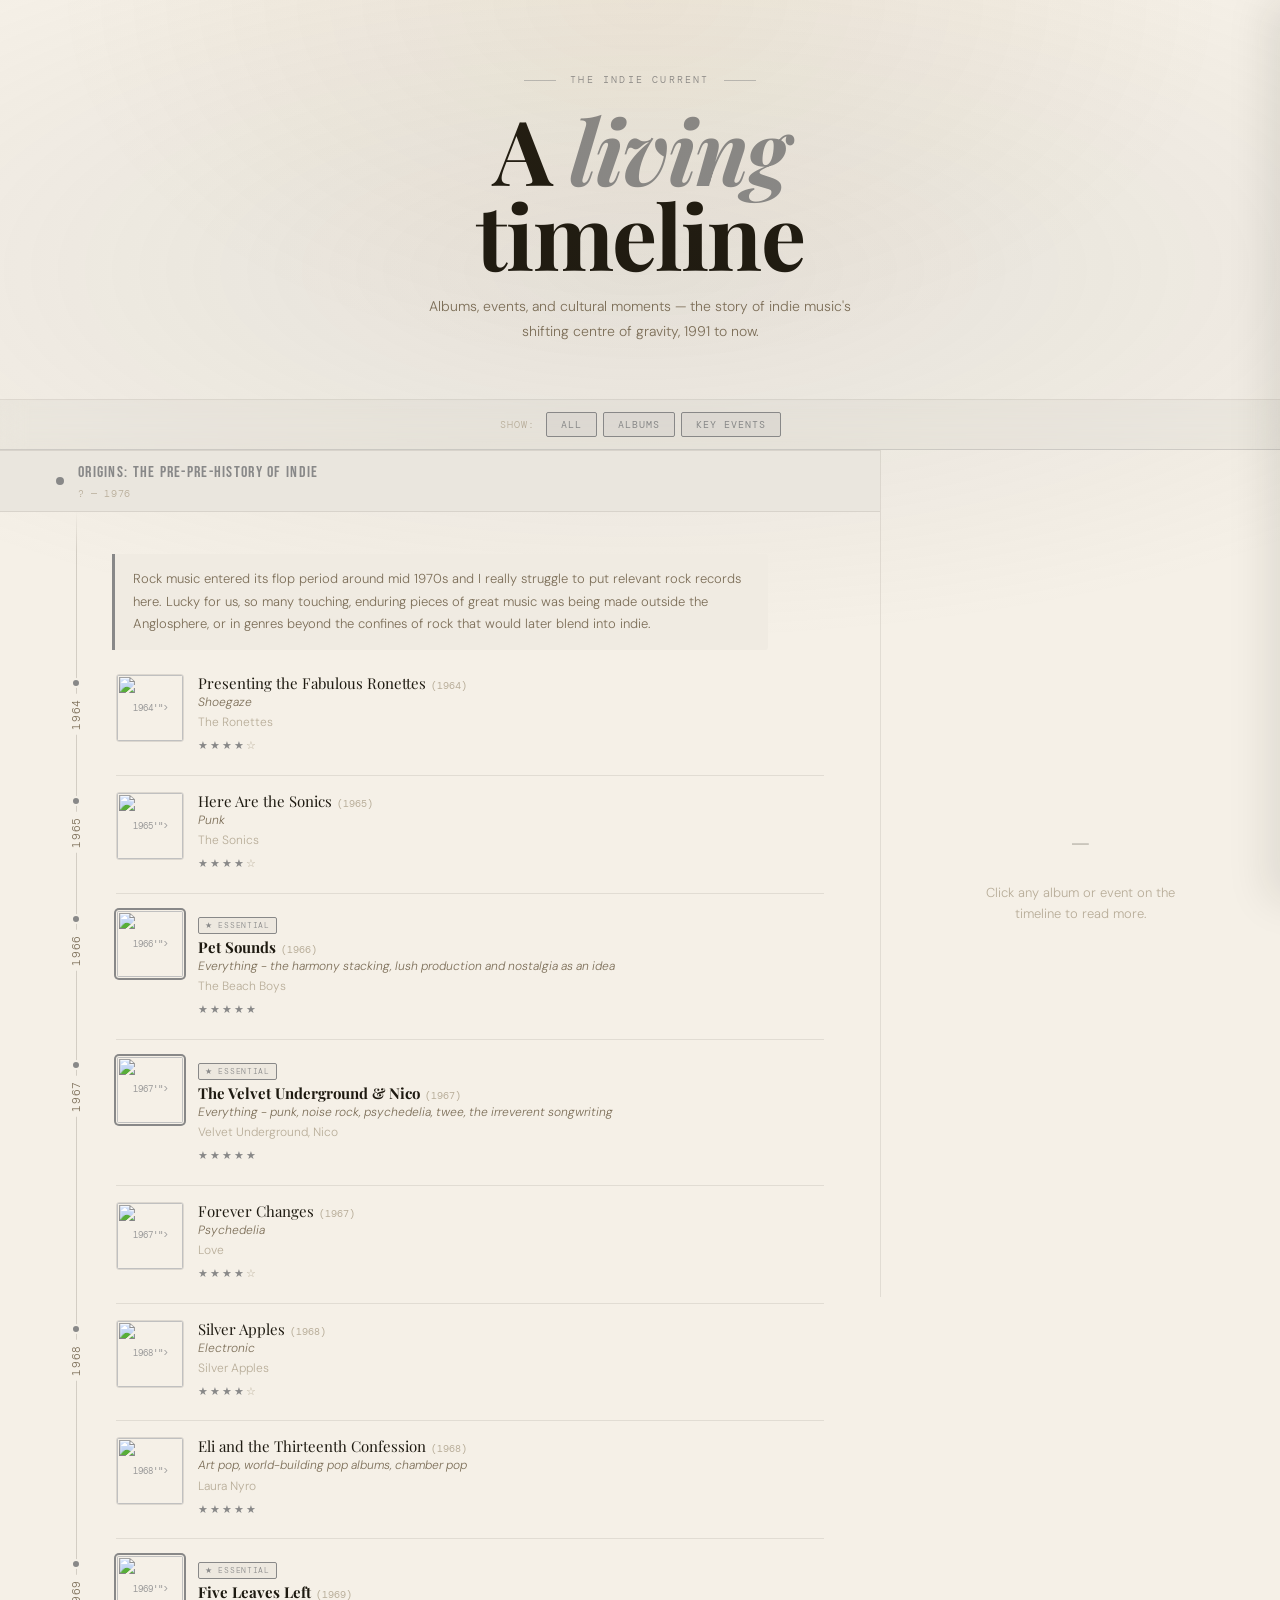
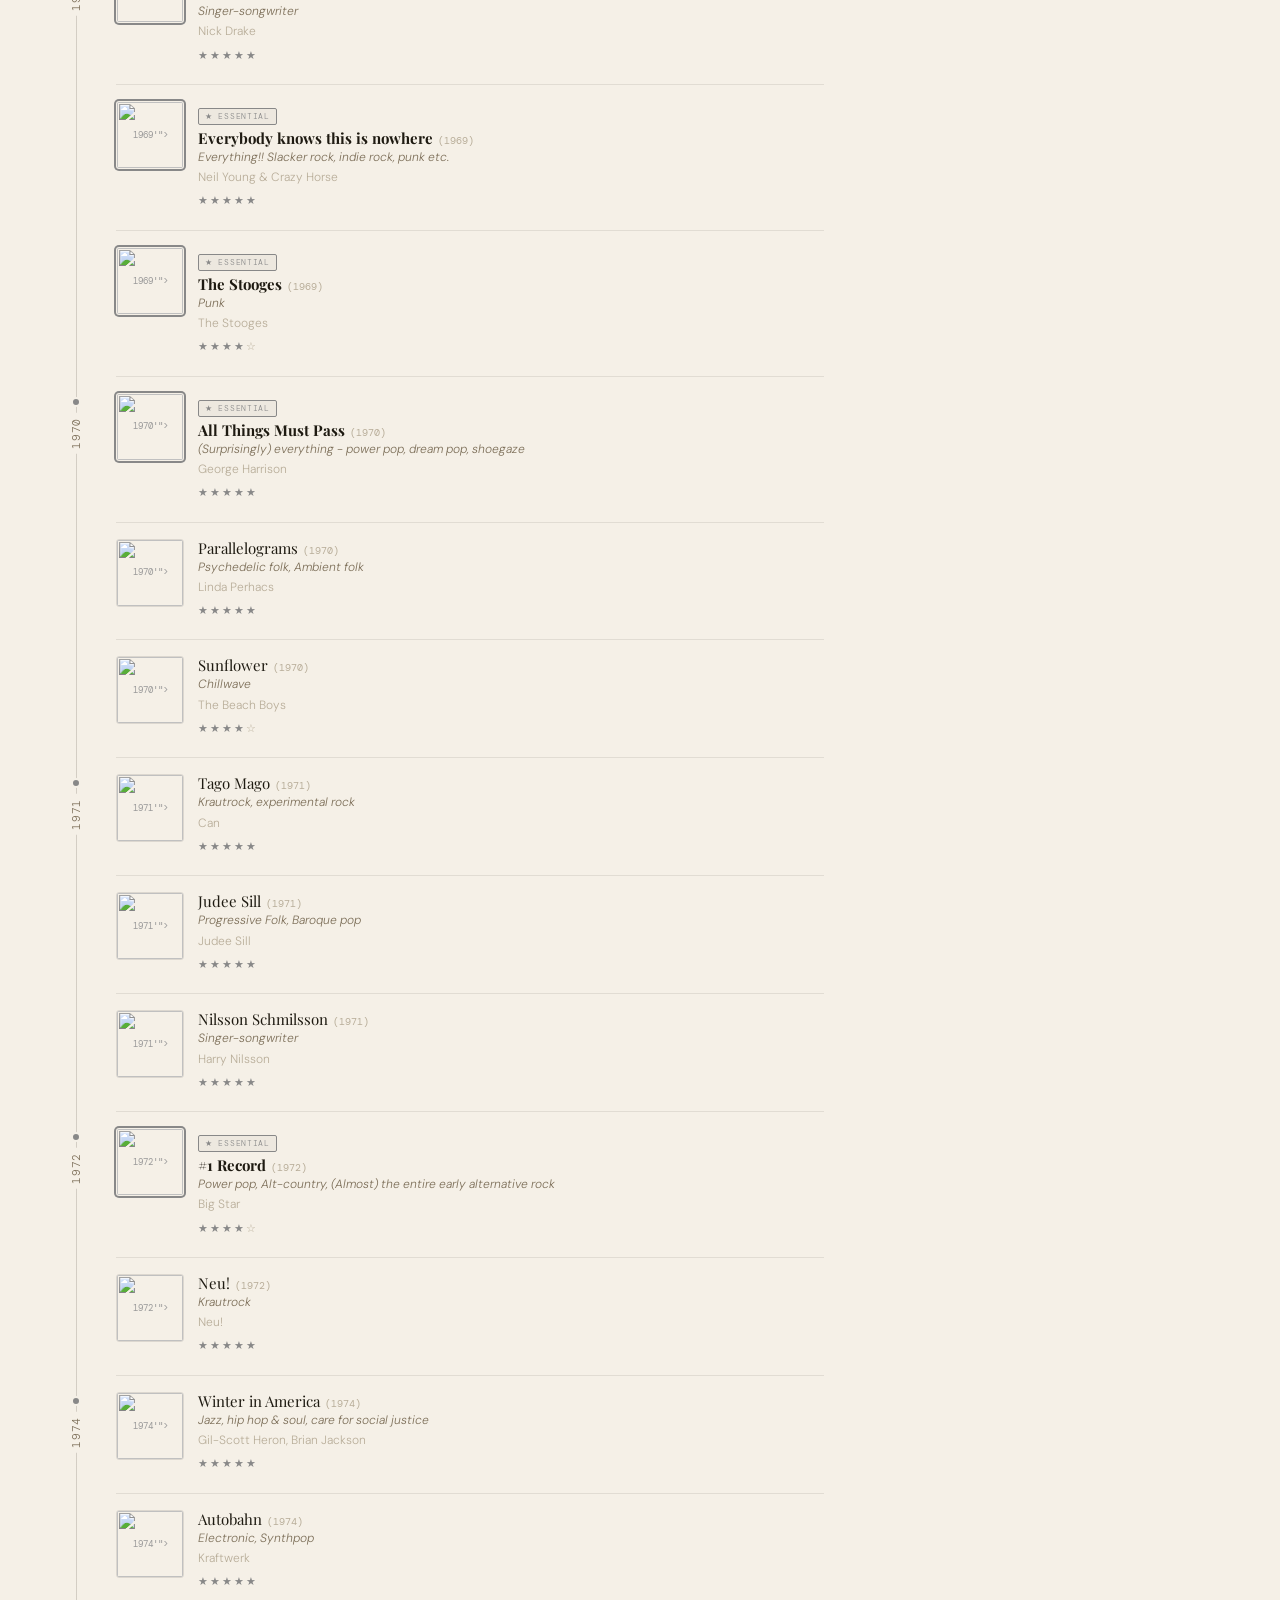
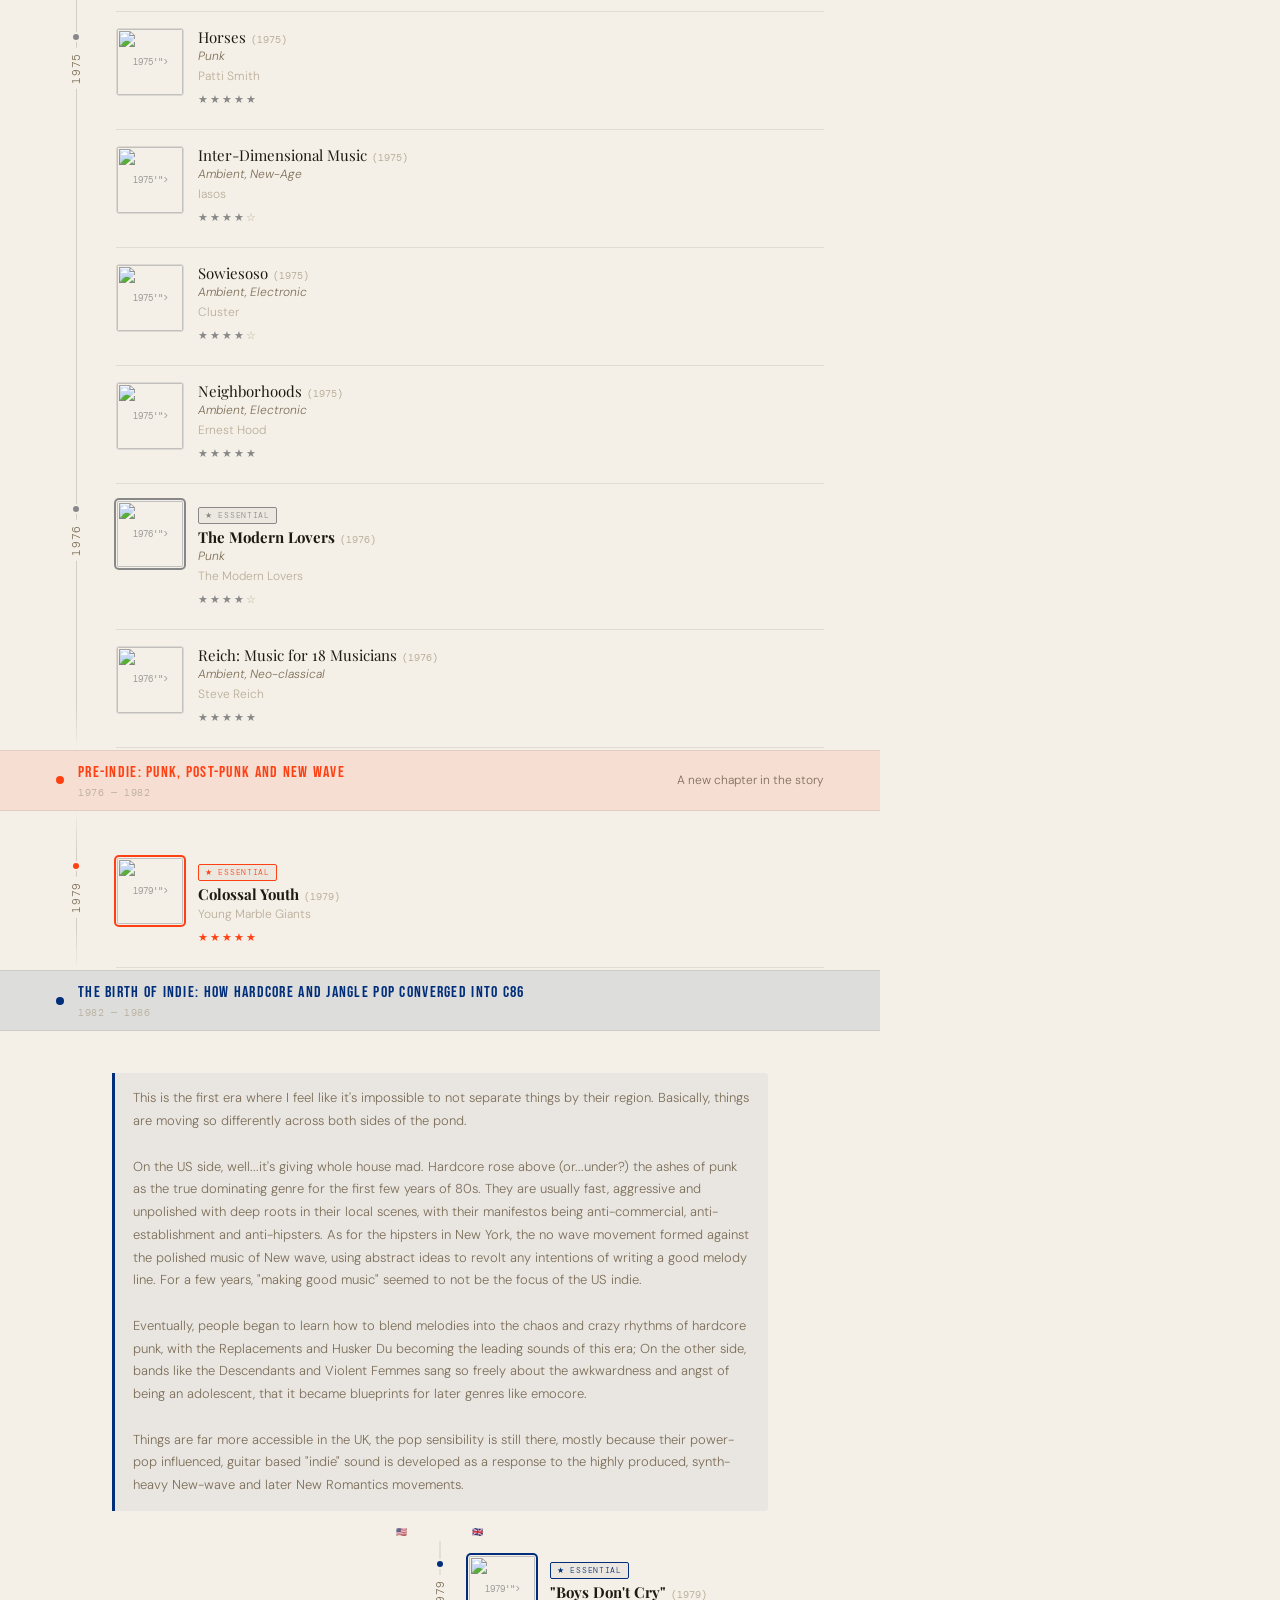
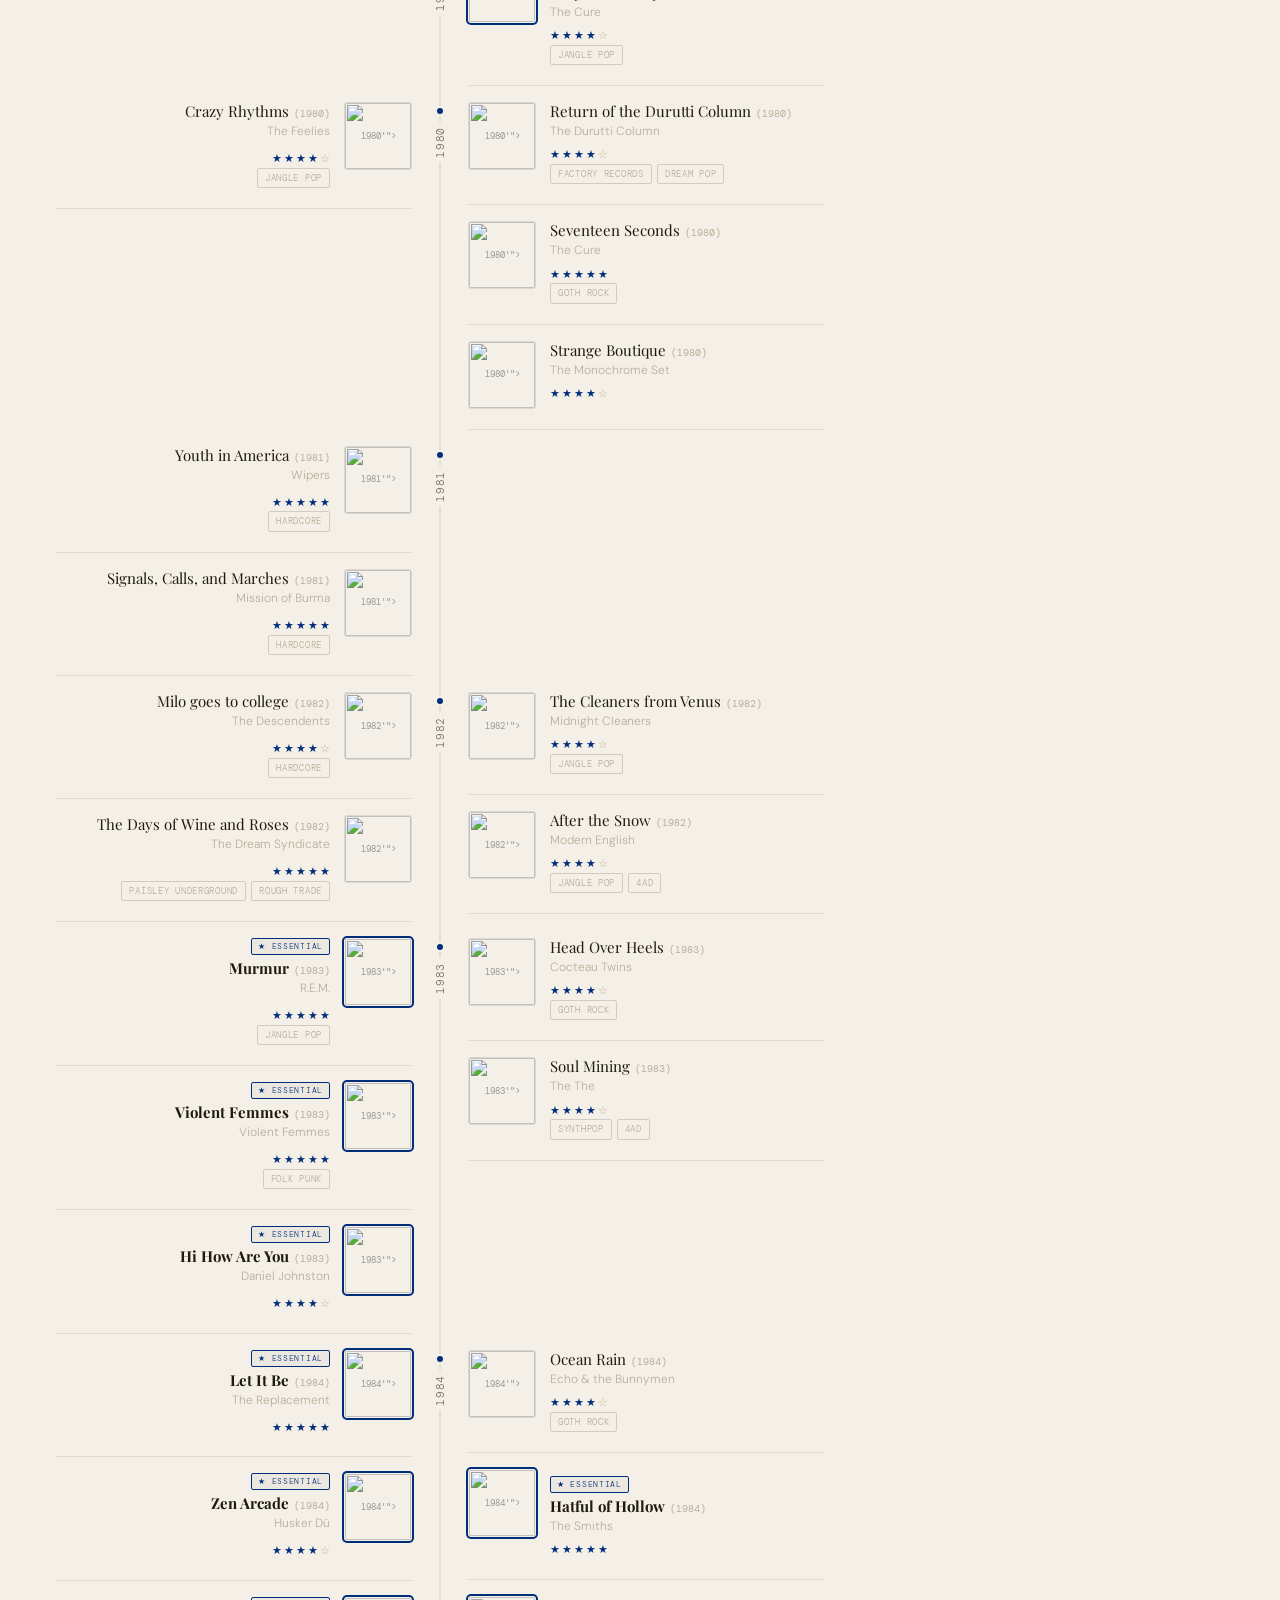
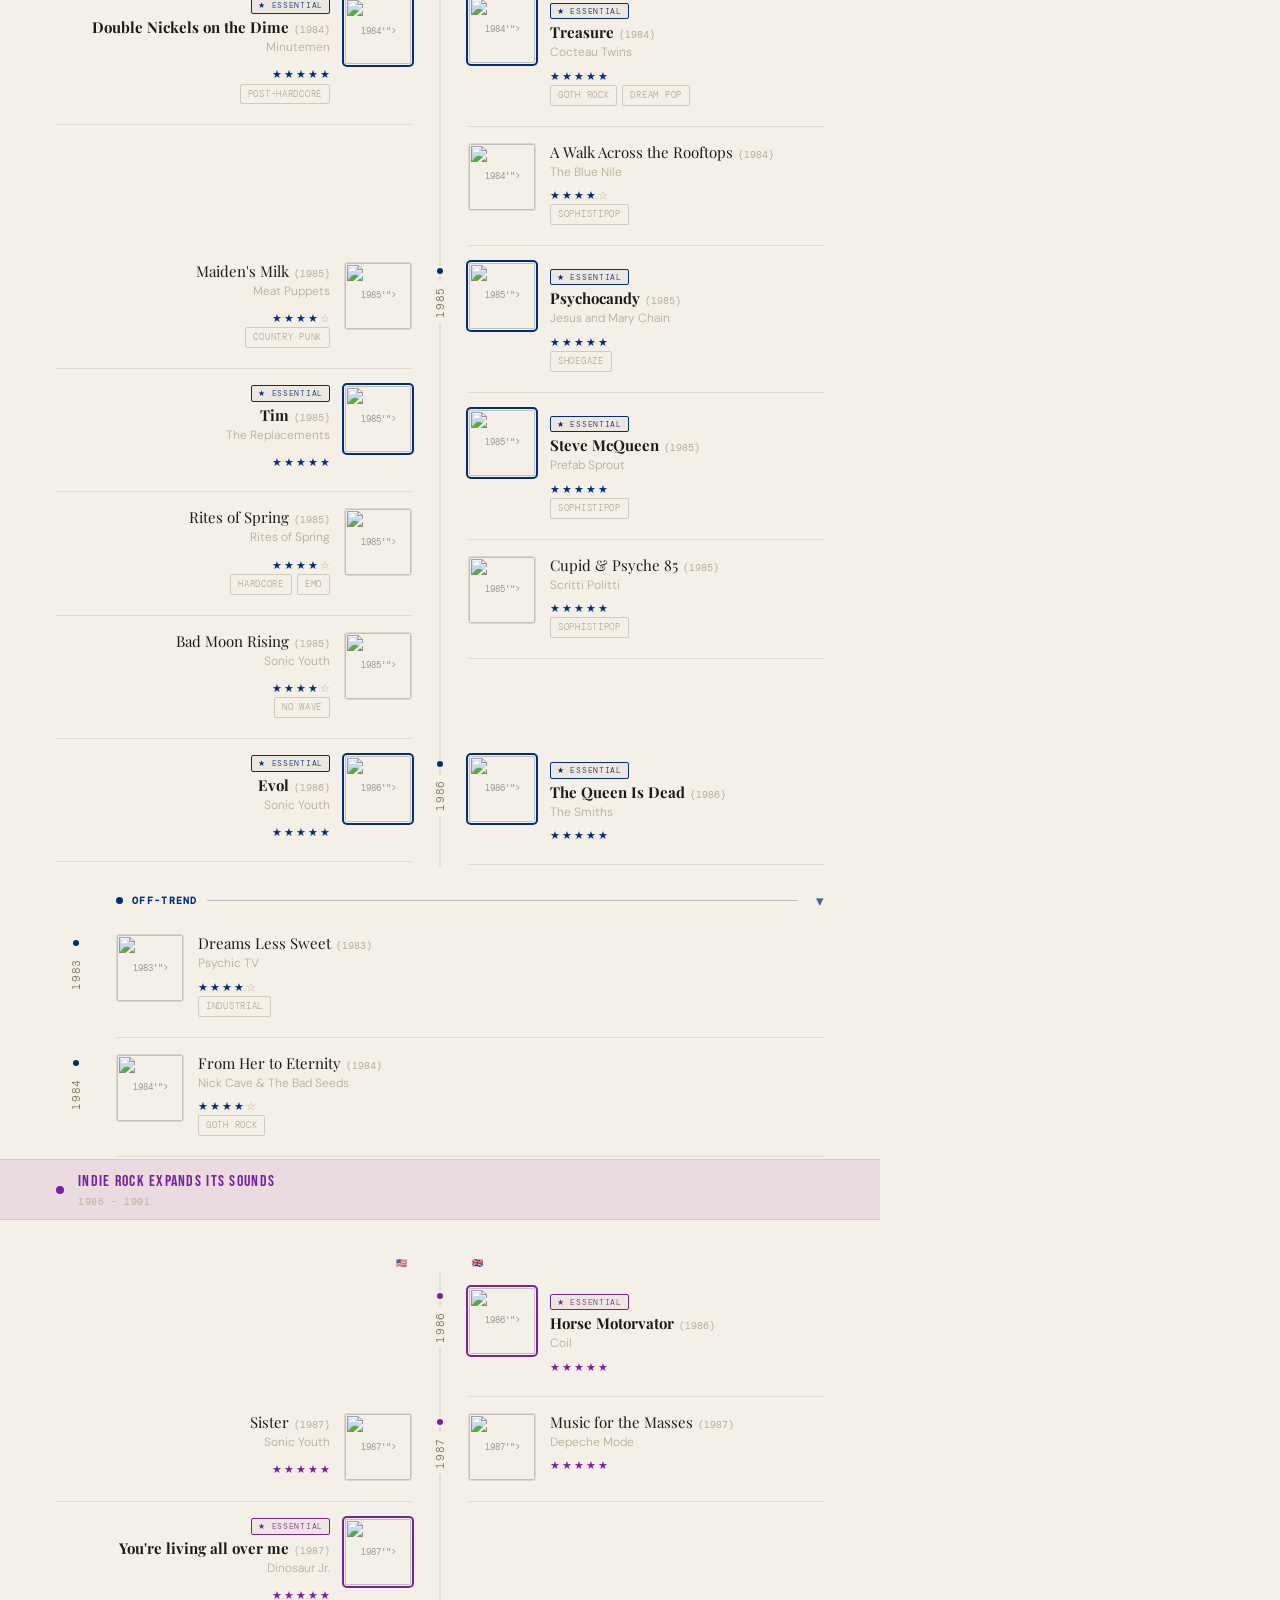
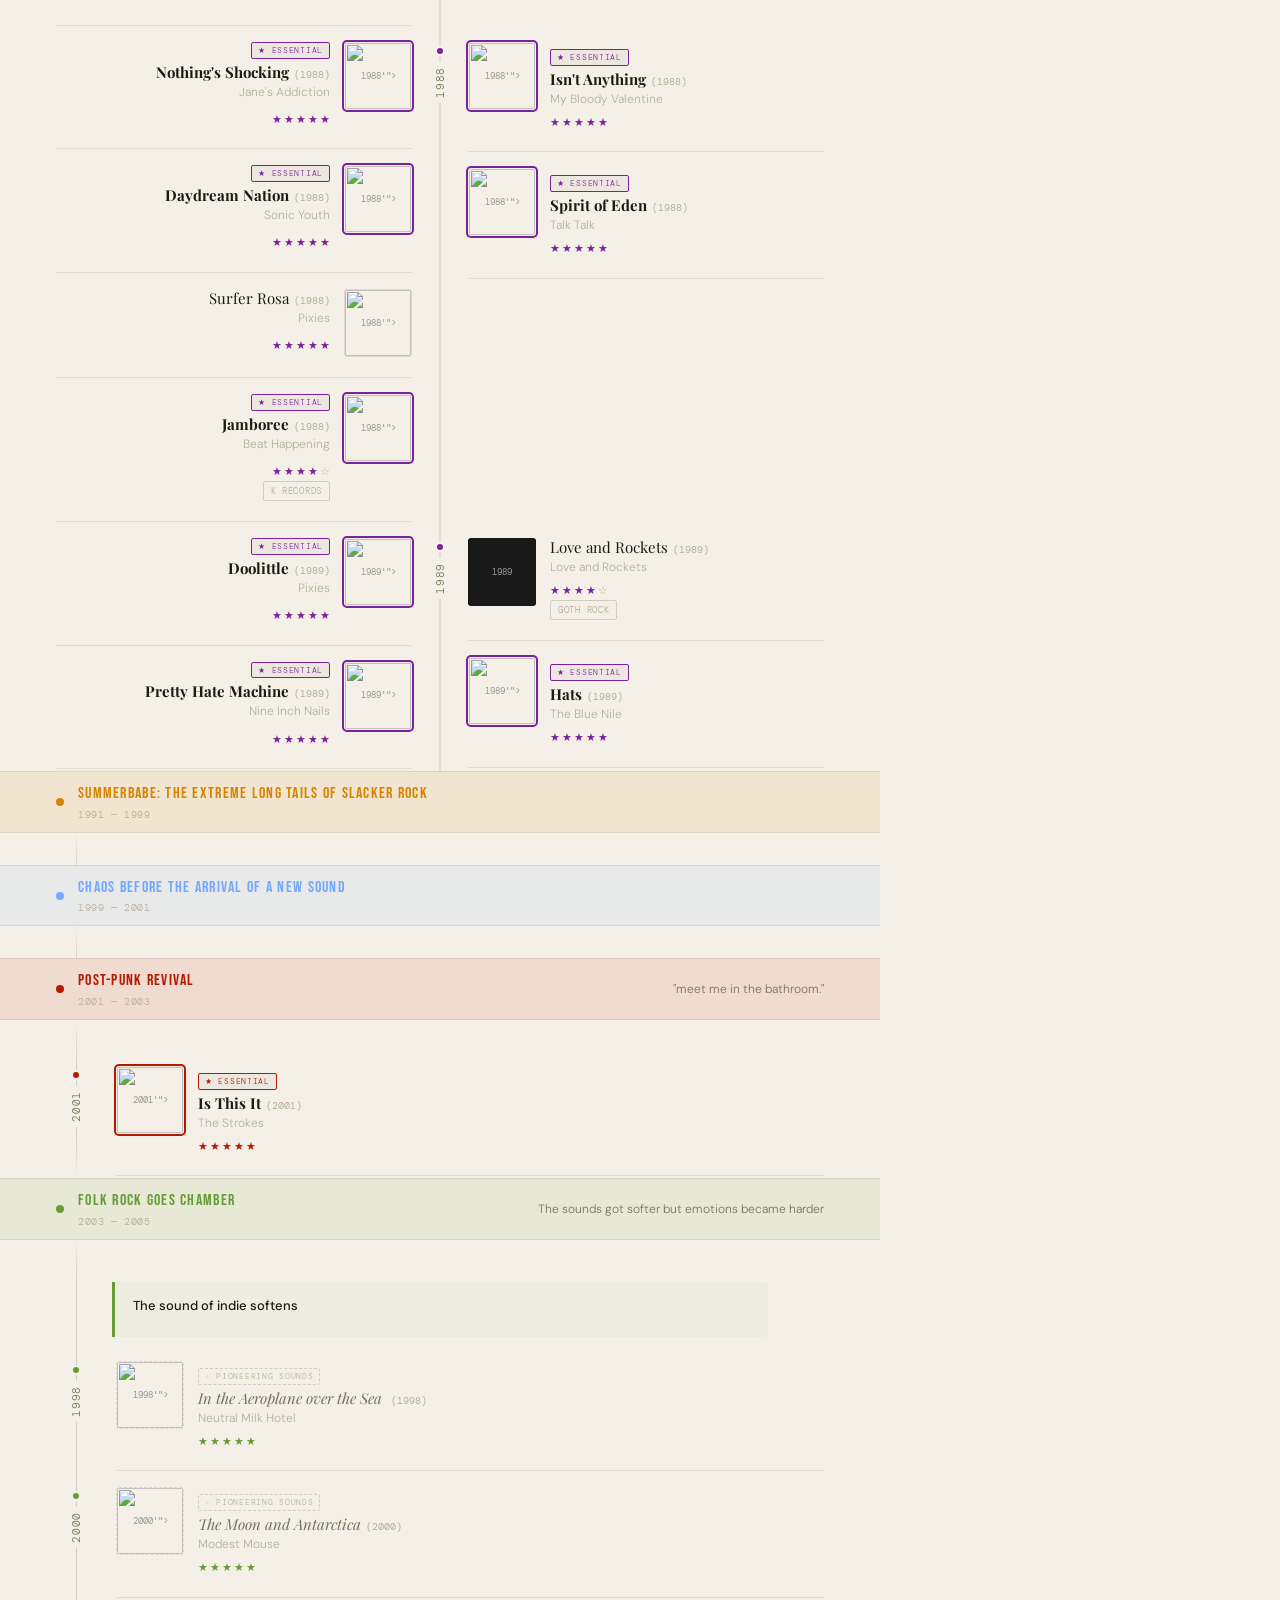
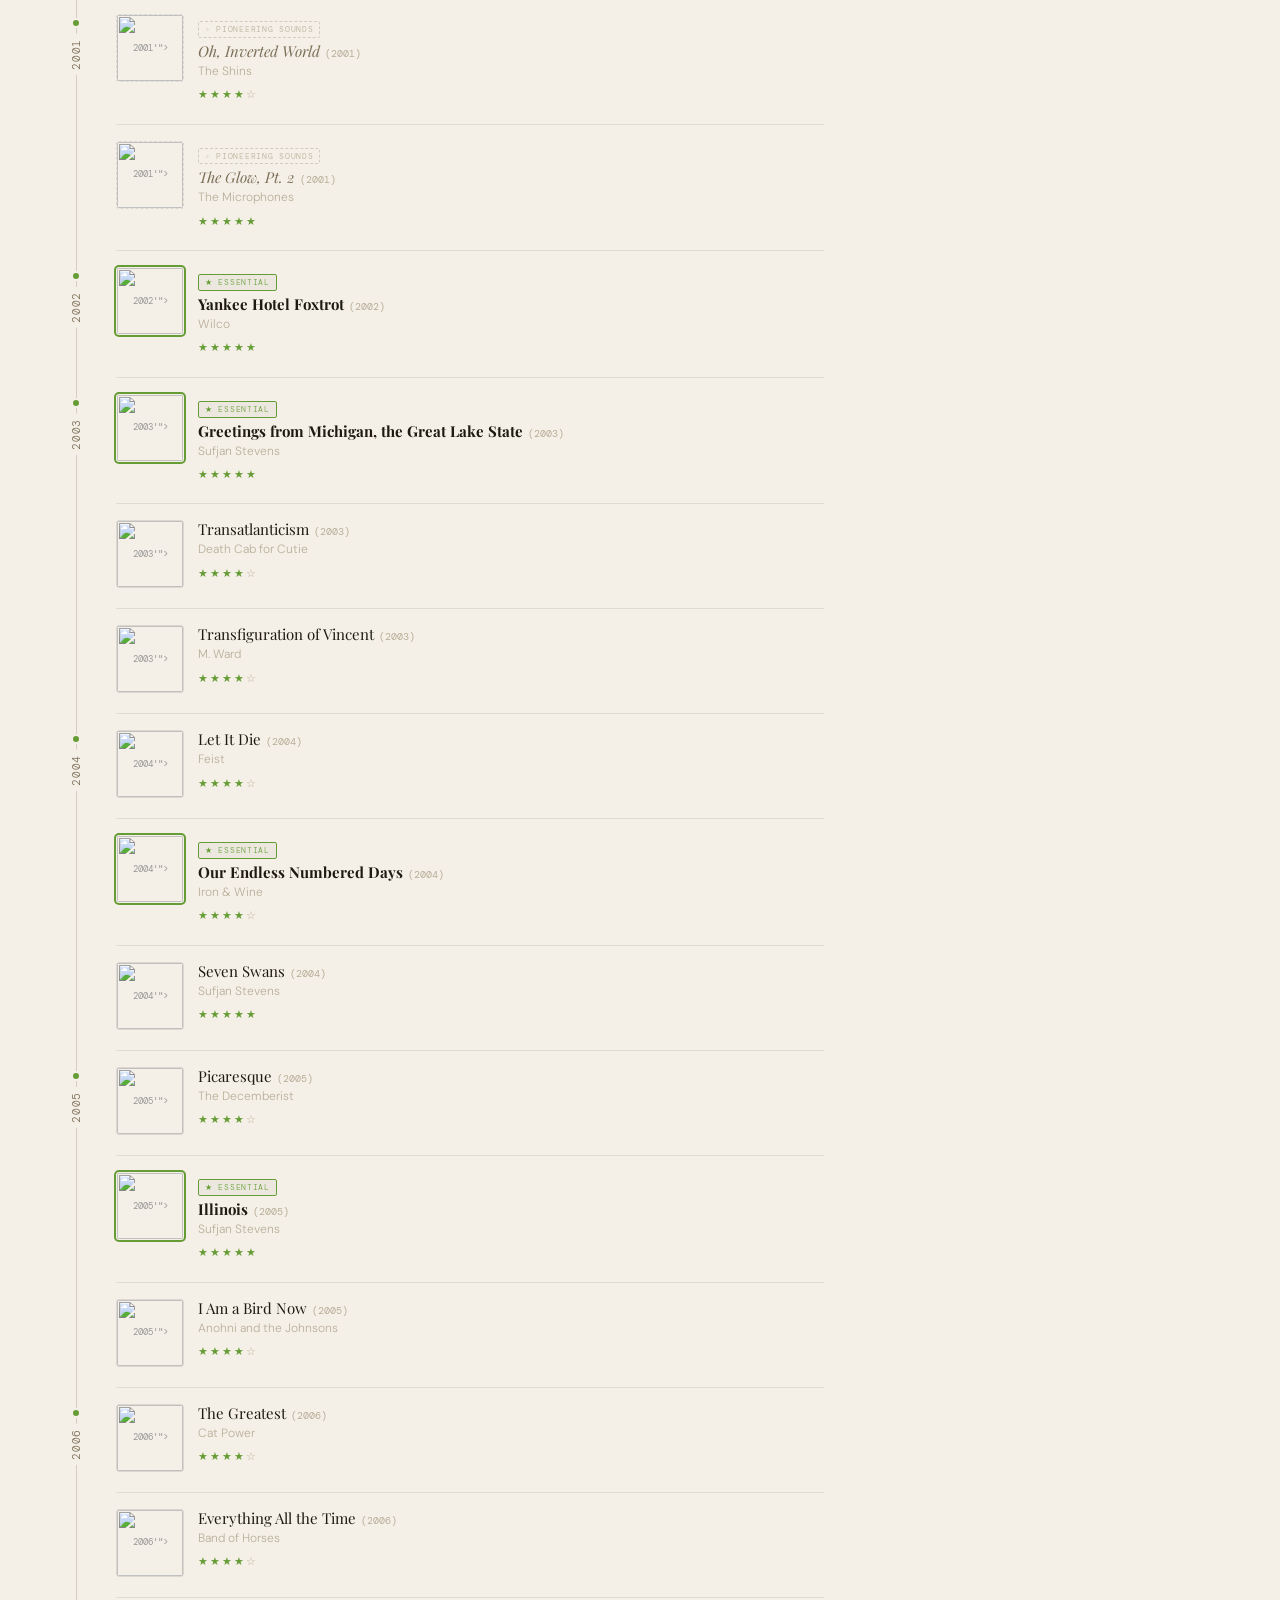
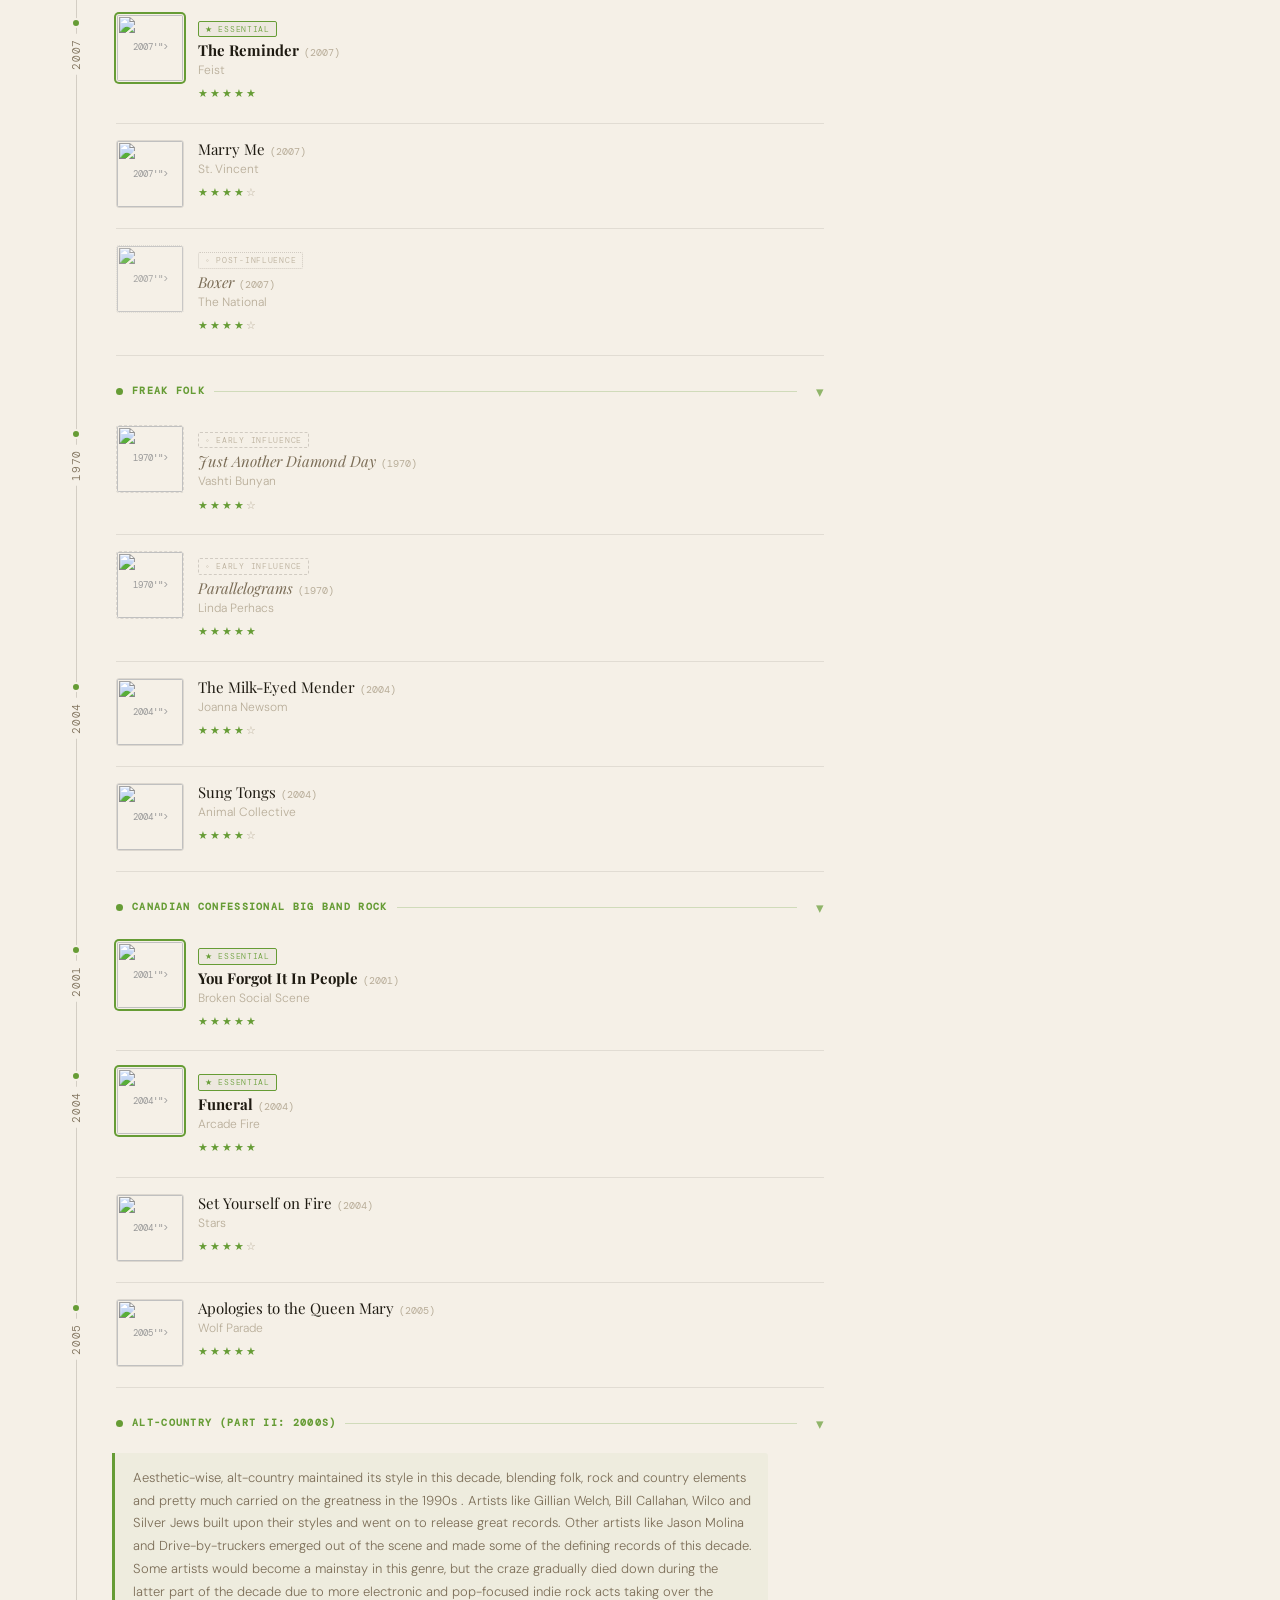
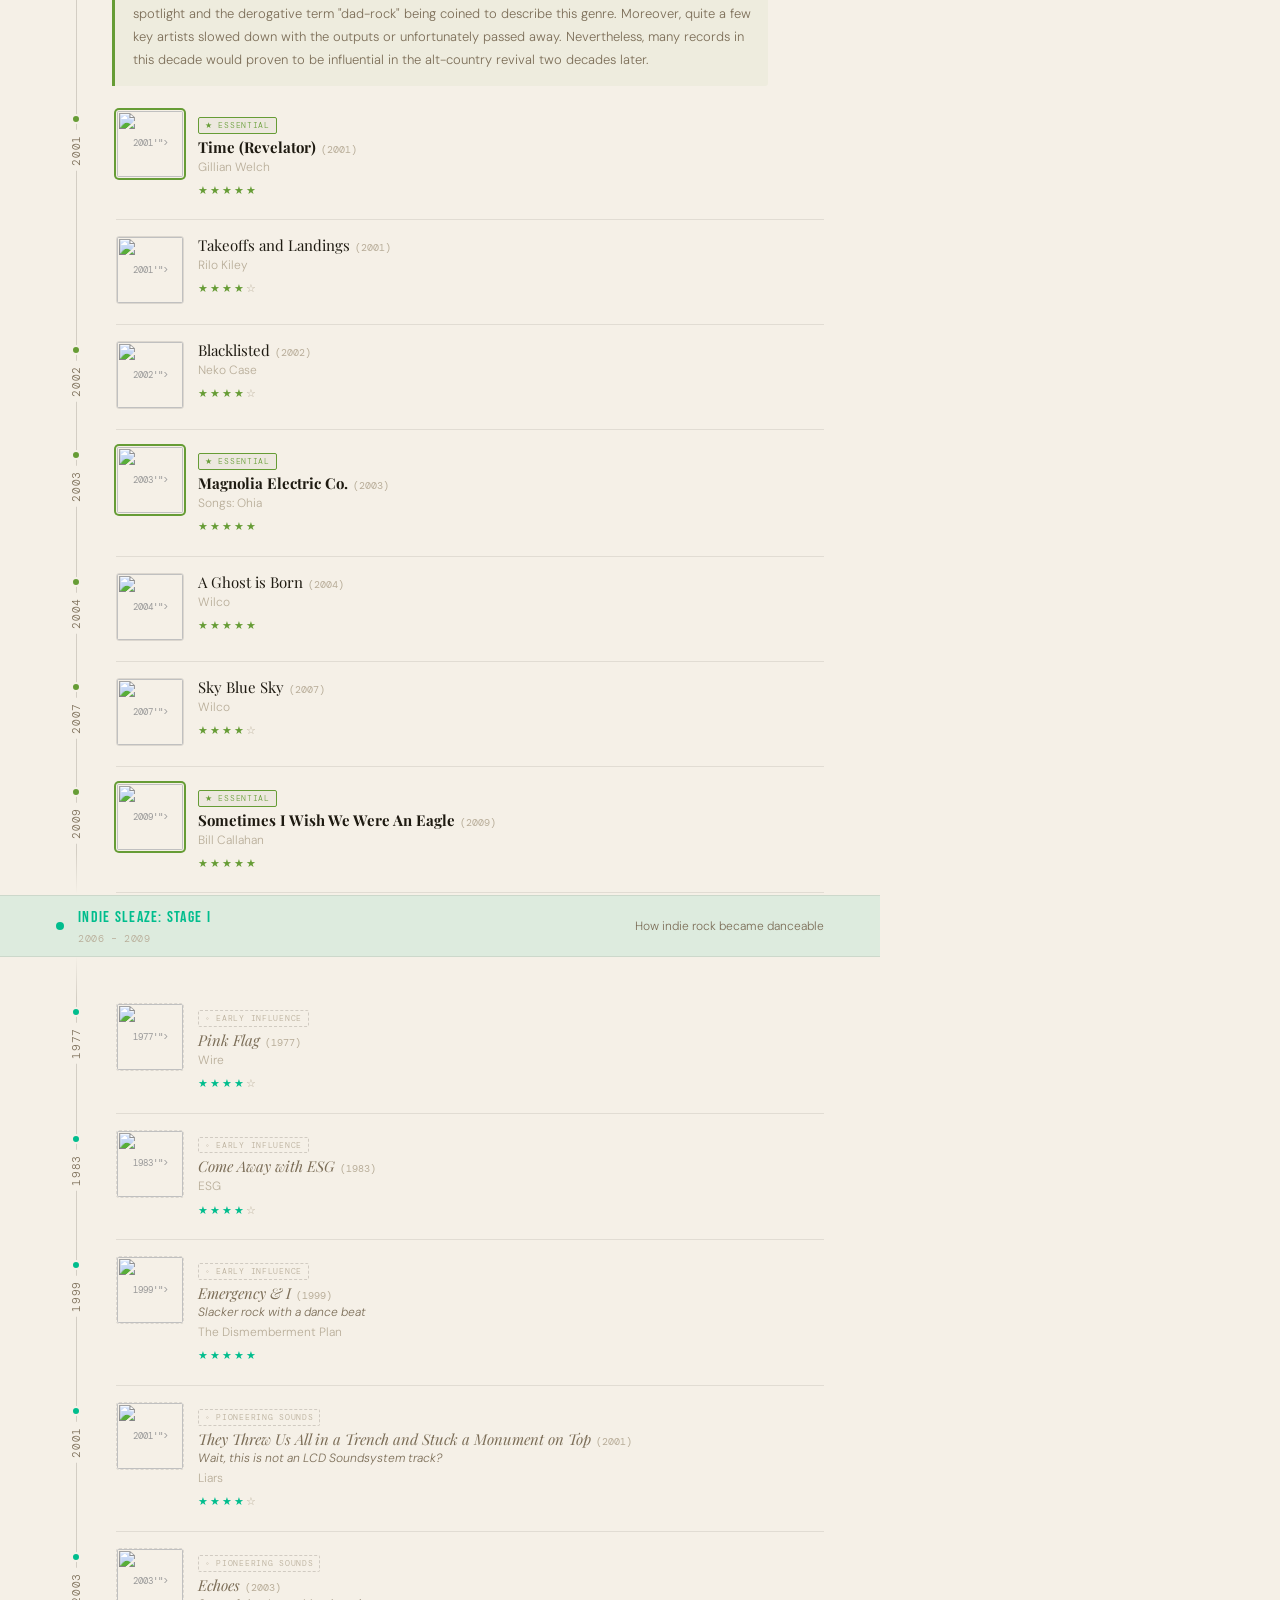
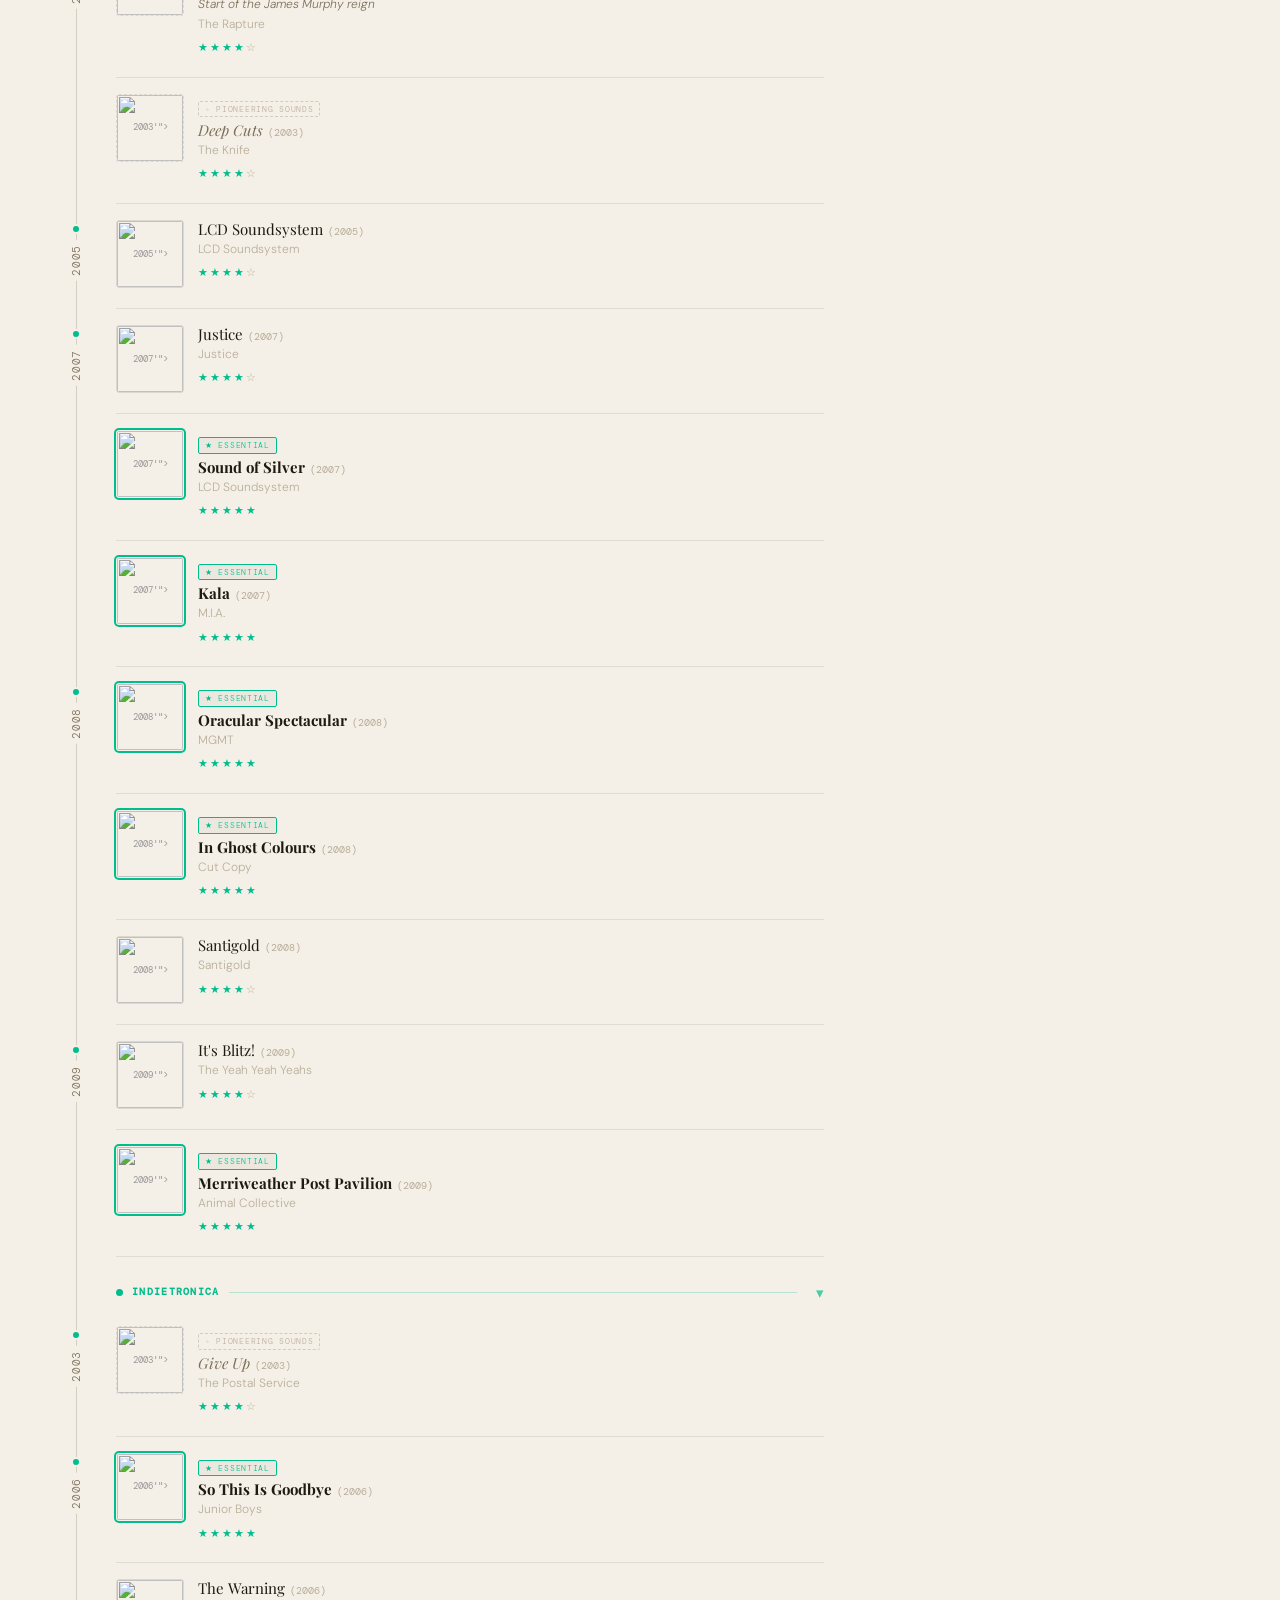
==== commit 38a7e933: "update" ====
--- a/index.html
+++ b/index.html
@@ -37,7 +37,7 @@
     <button class="filter-add-btn" onclick="openEraListEdit()" title="Edit eras">✎ Eras</button>
     <button class="filter-add-btn" onclick="exportCSV()" title="Export all entries as CSV">↓ CSV</button>
     <label class="filter-add-btn" title="Import entries from CSV" style="cursor:pointer">↑ CSV<input type="file" accept=".csv" style="display:none" onchange="importCSV(this)"></label>
-    <button class="filter-add-btn" onclick="saveDataJs()" title="Download data.js with current albums, eras and movements — drop into your repo and push" style="color:rgba(60,140,100,0.85)">⬇ data.js</button>
+    <button class="filter-add-btn" onclick="saveDataJs()" title="Download data.js?v=1777136547622" style="color:rgba(60,140,100,0.85)">⬇ data.js</button>
     <button class="filter-add-btn" onclick="resetToDefaults()" title="Reset to built-in defaults" style="color:rgba(180,60,60,0.6)">↺ Reset</button>
   </div>
 </div>
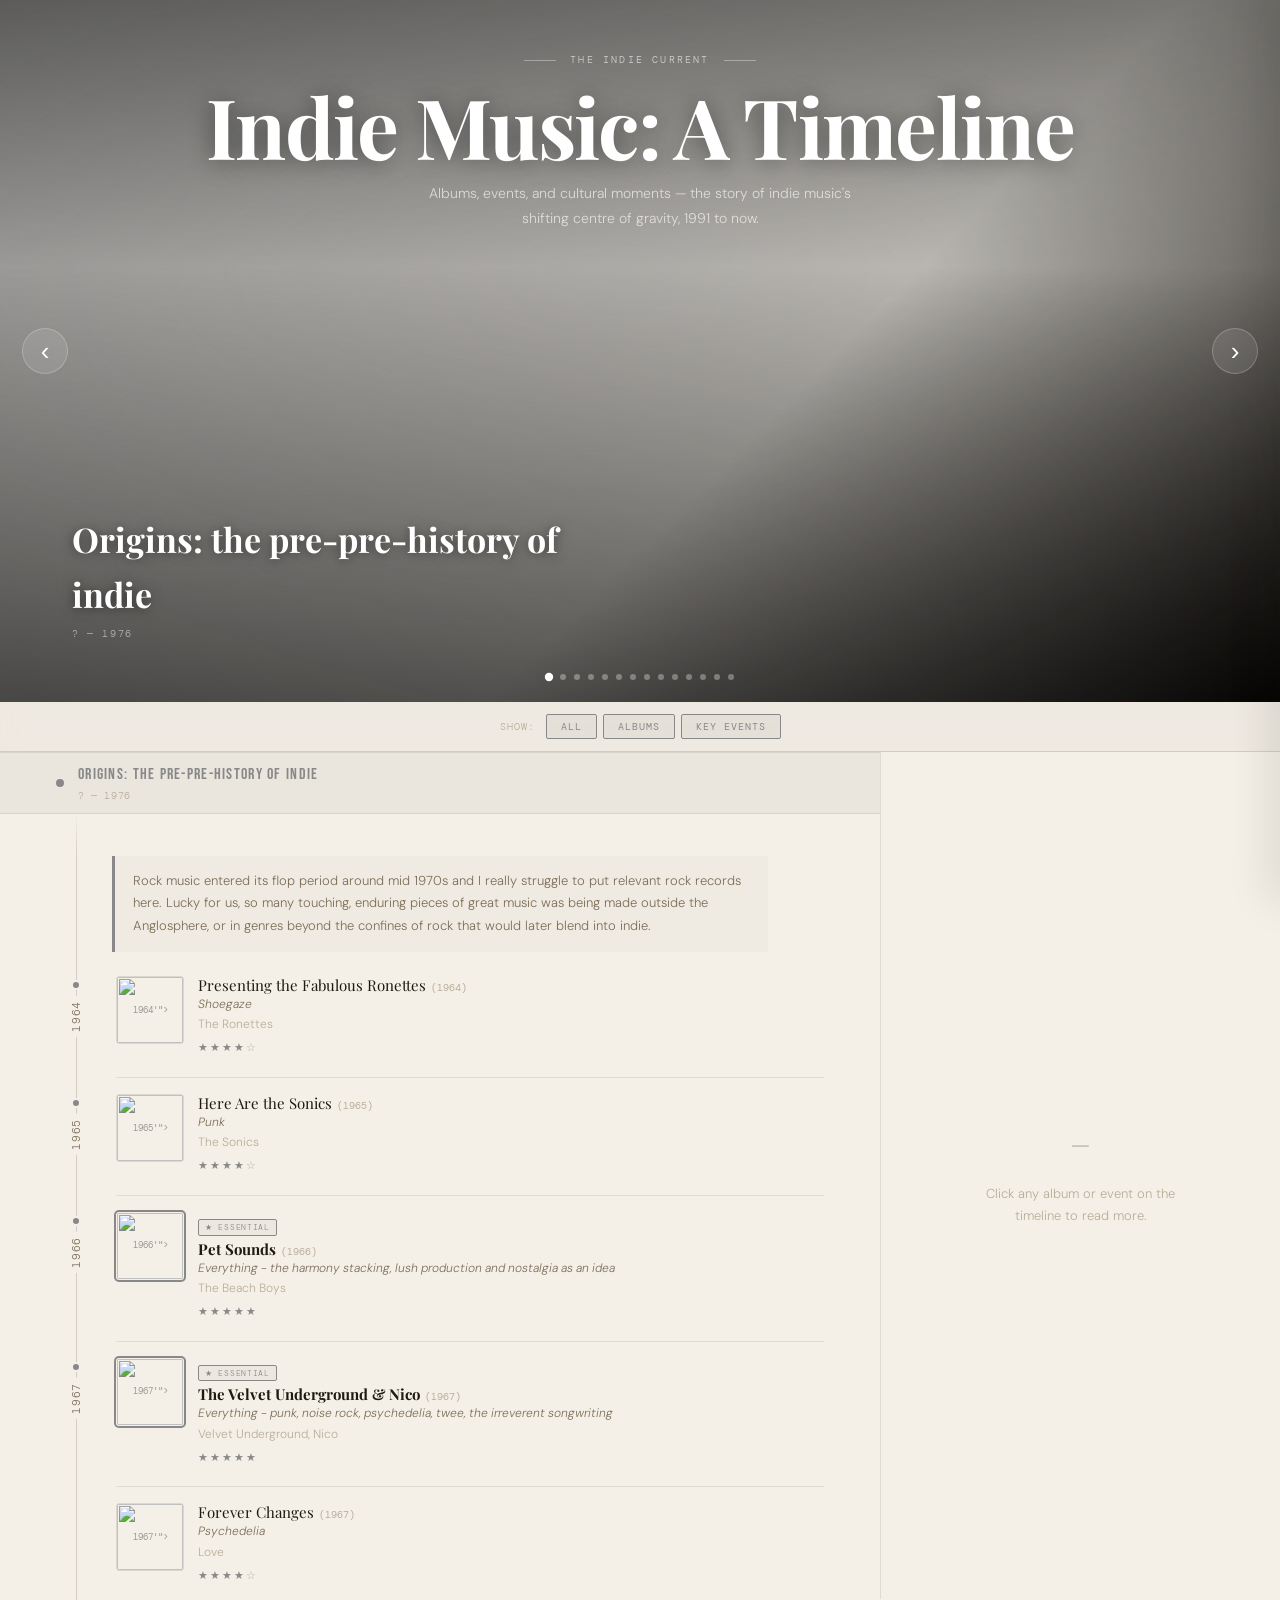
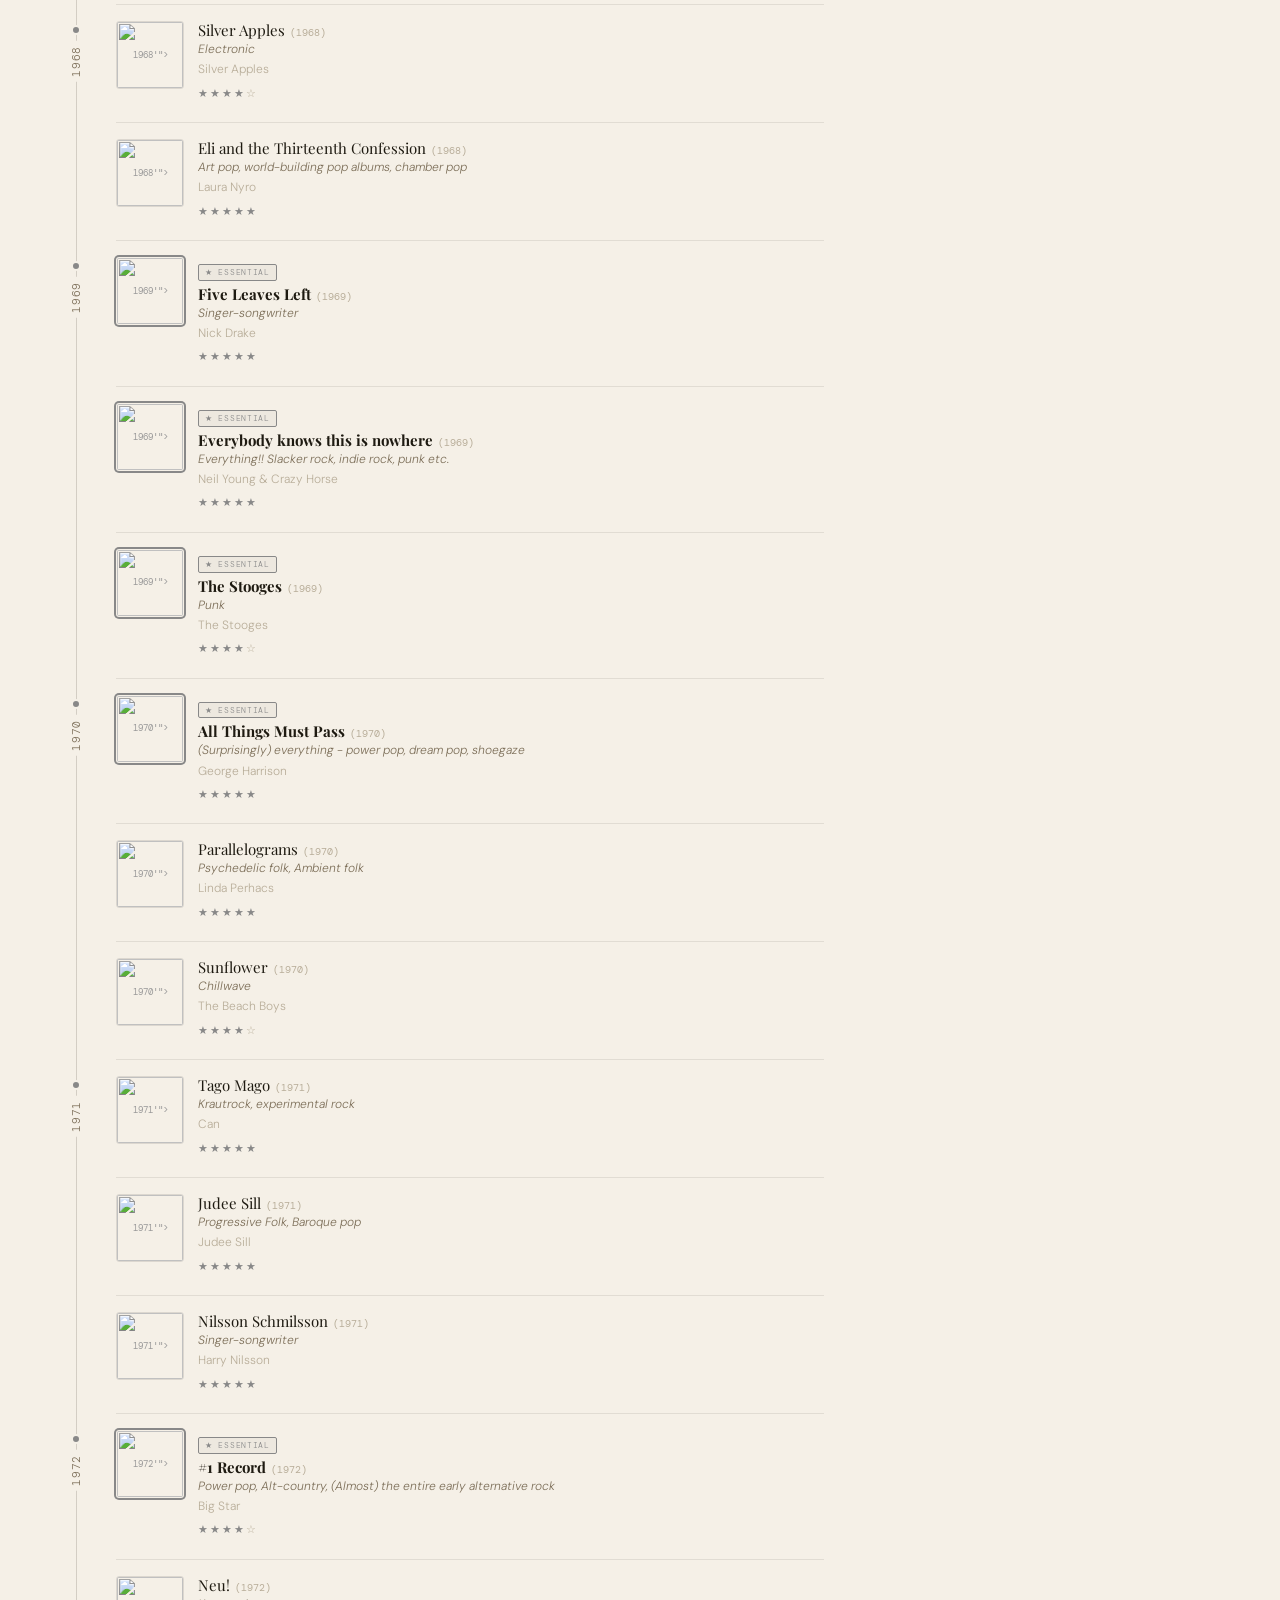
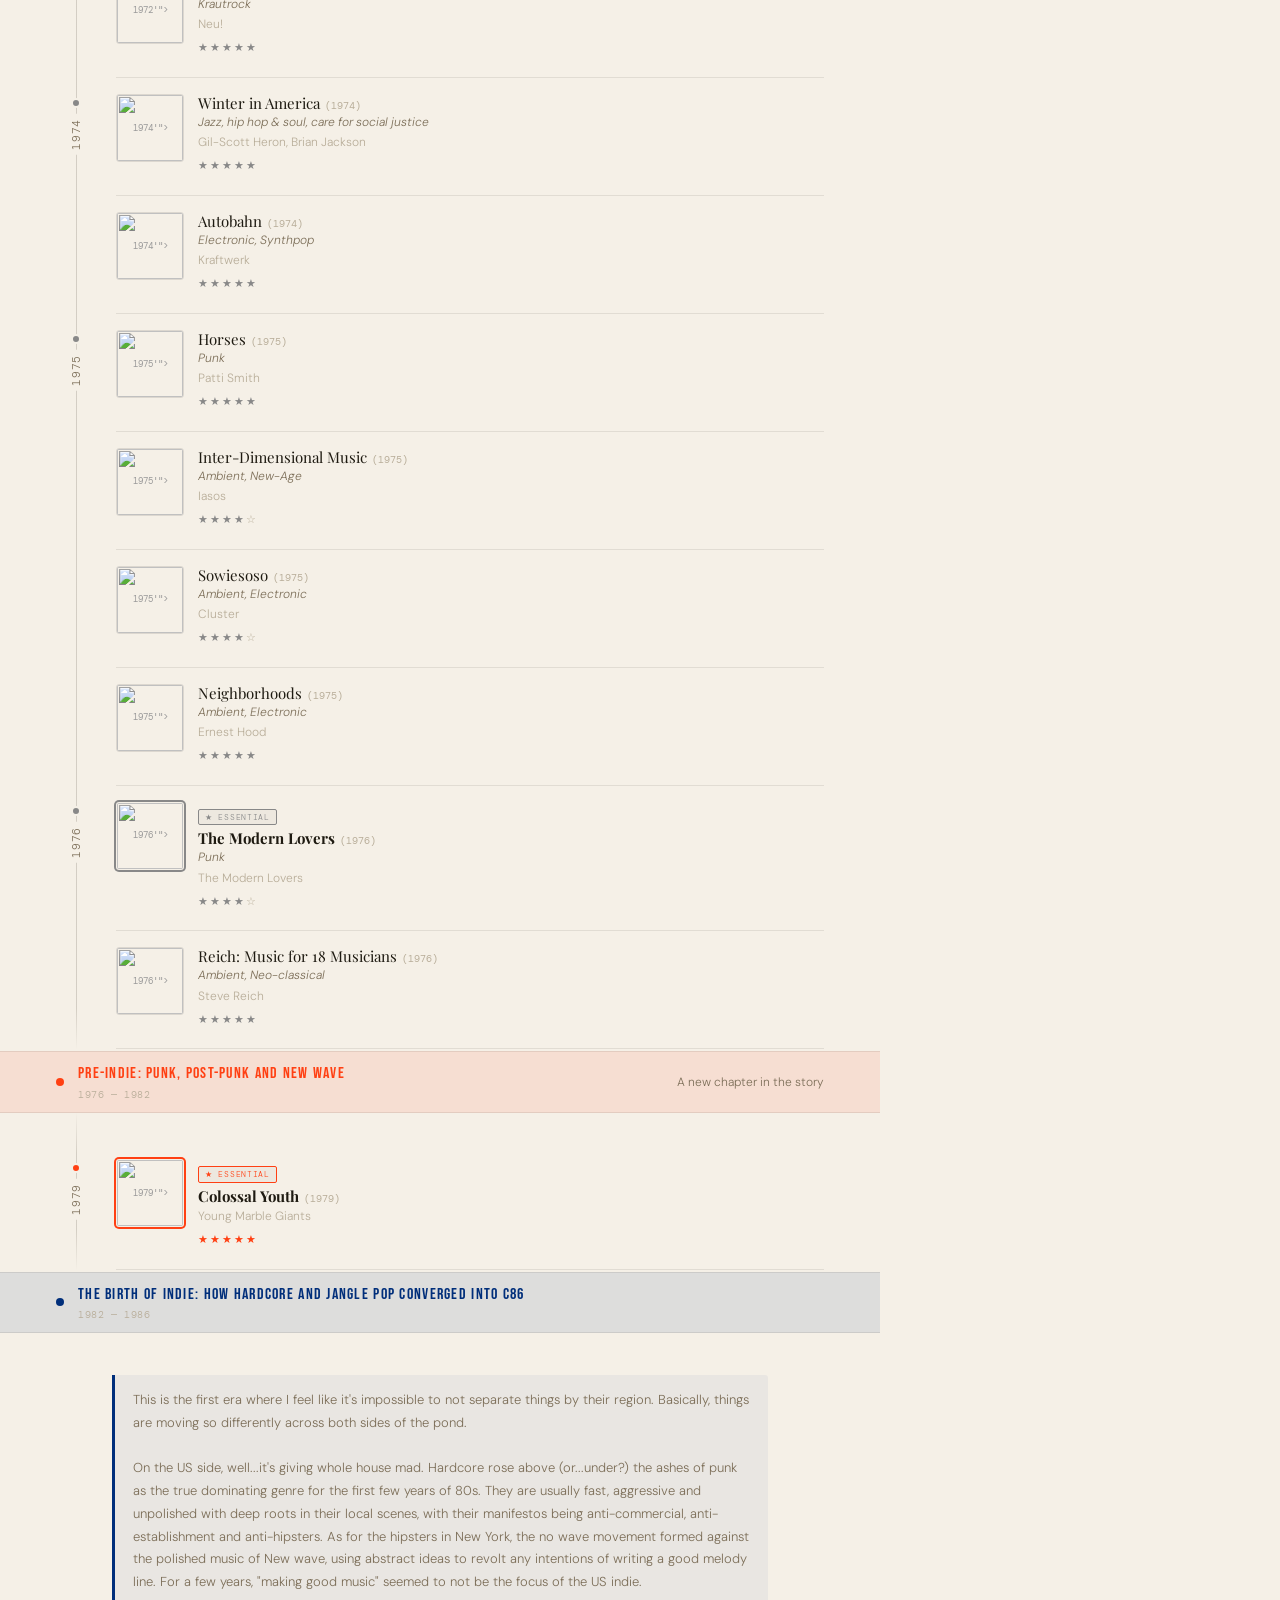
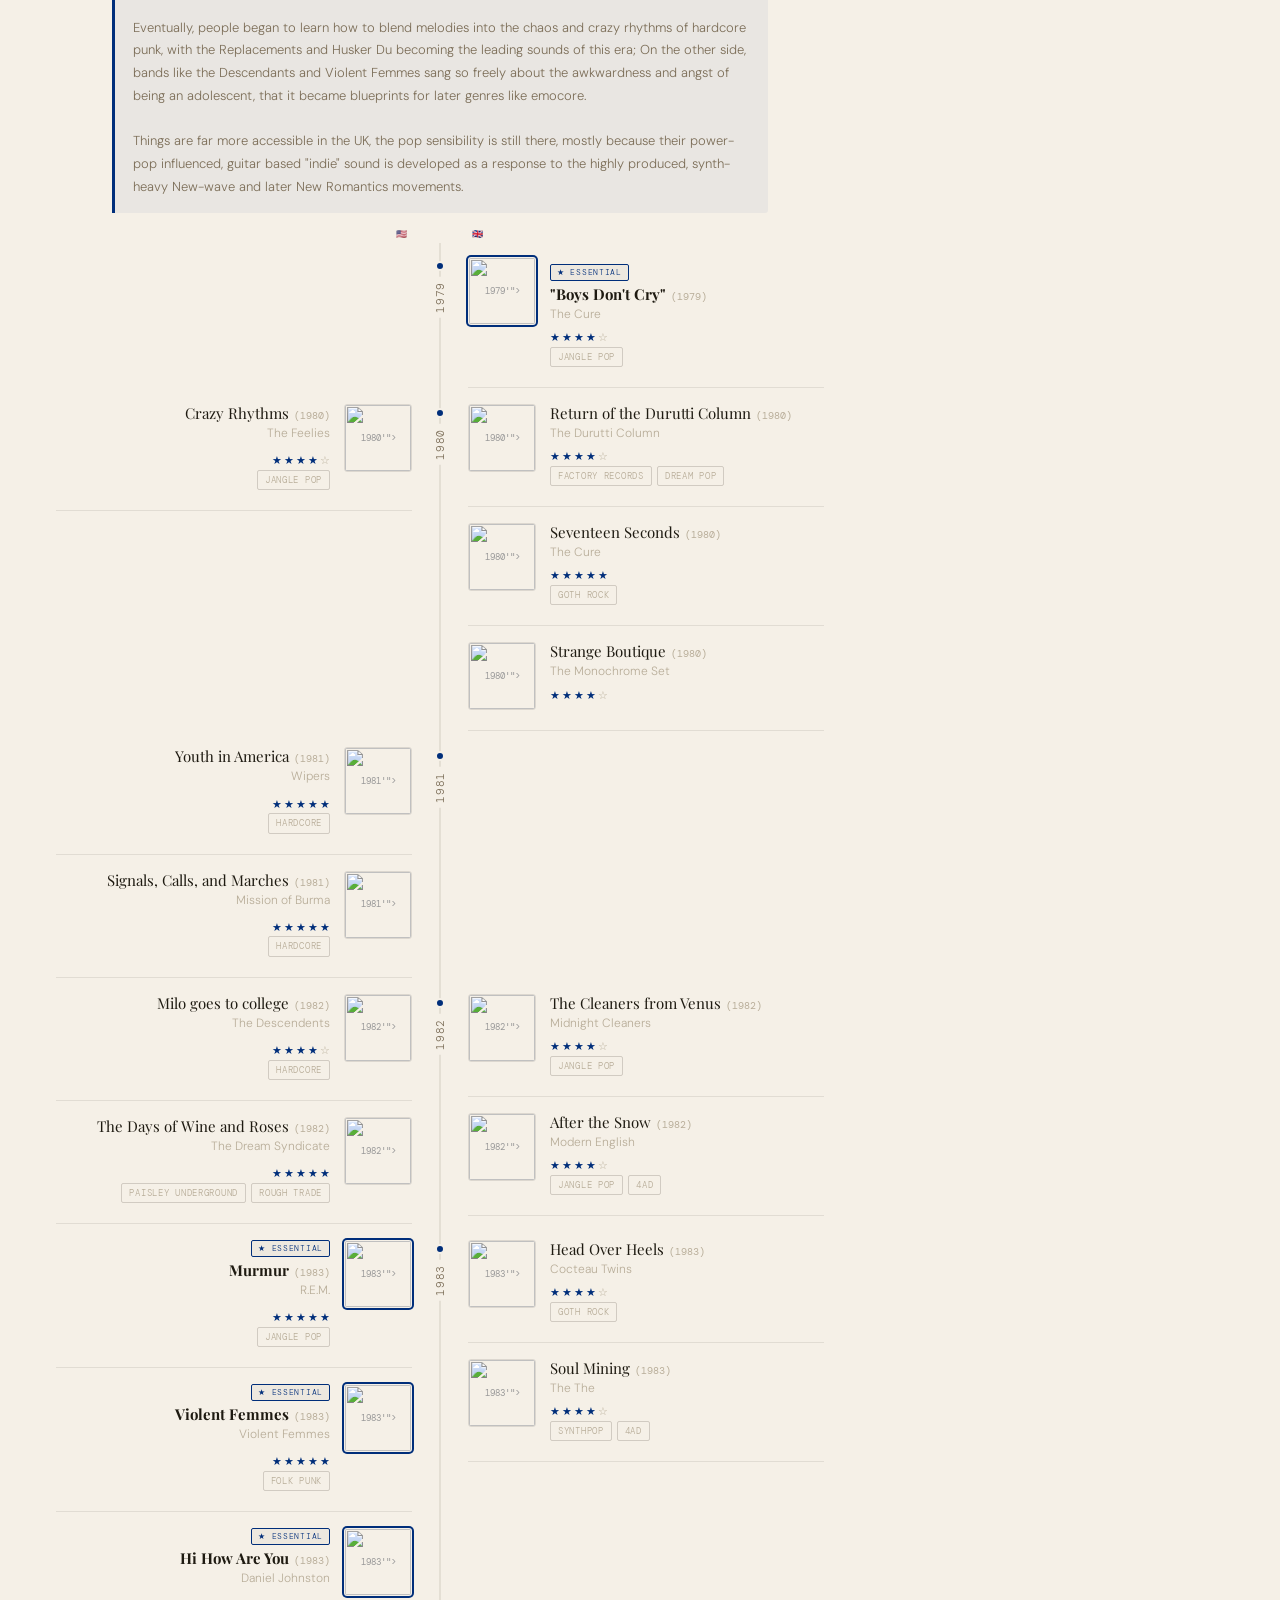
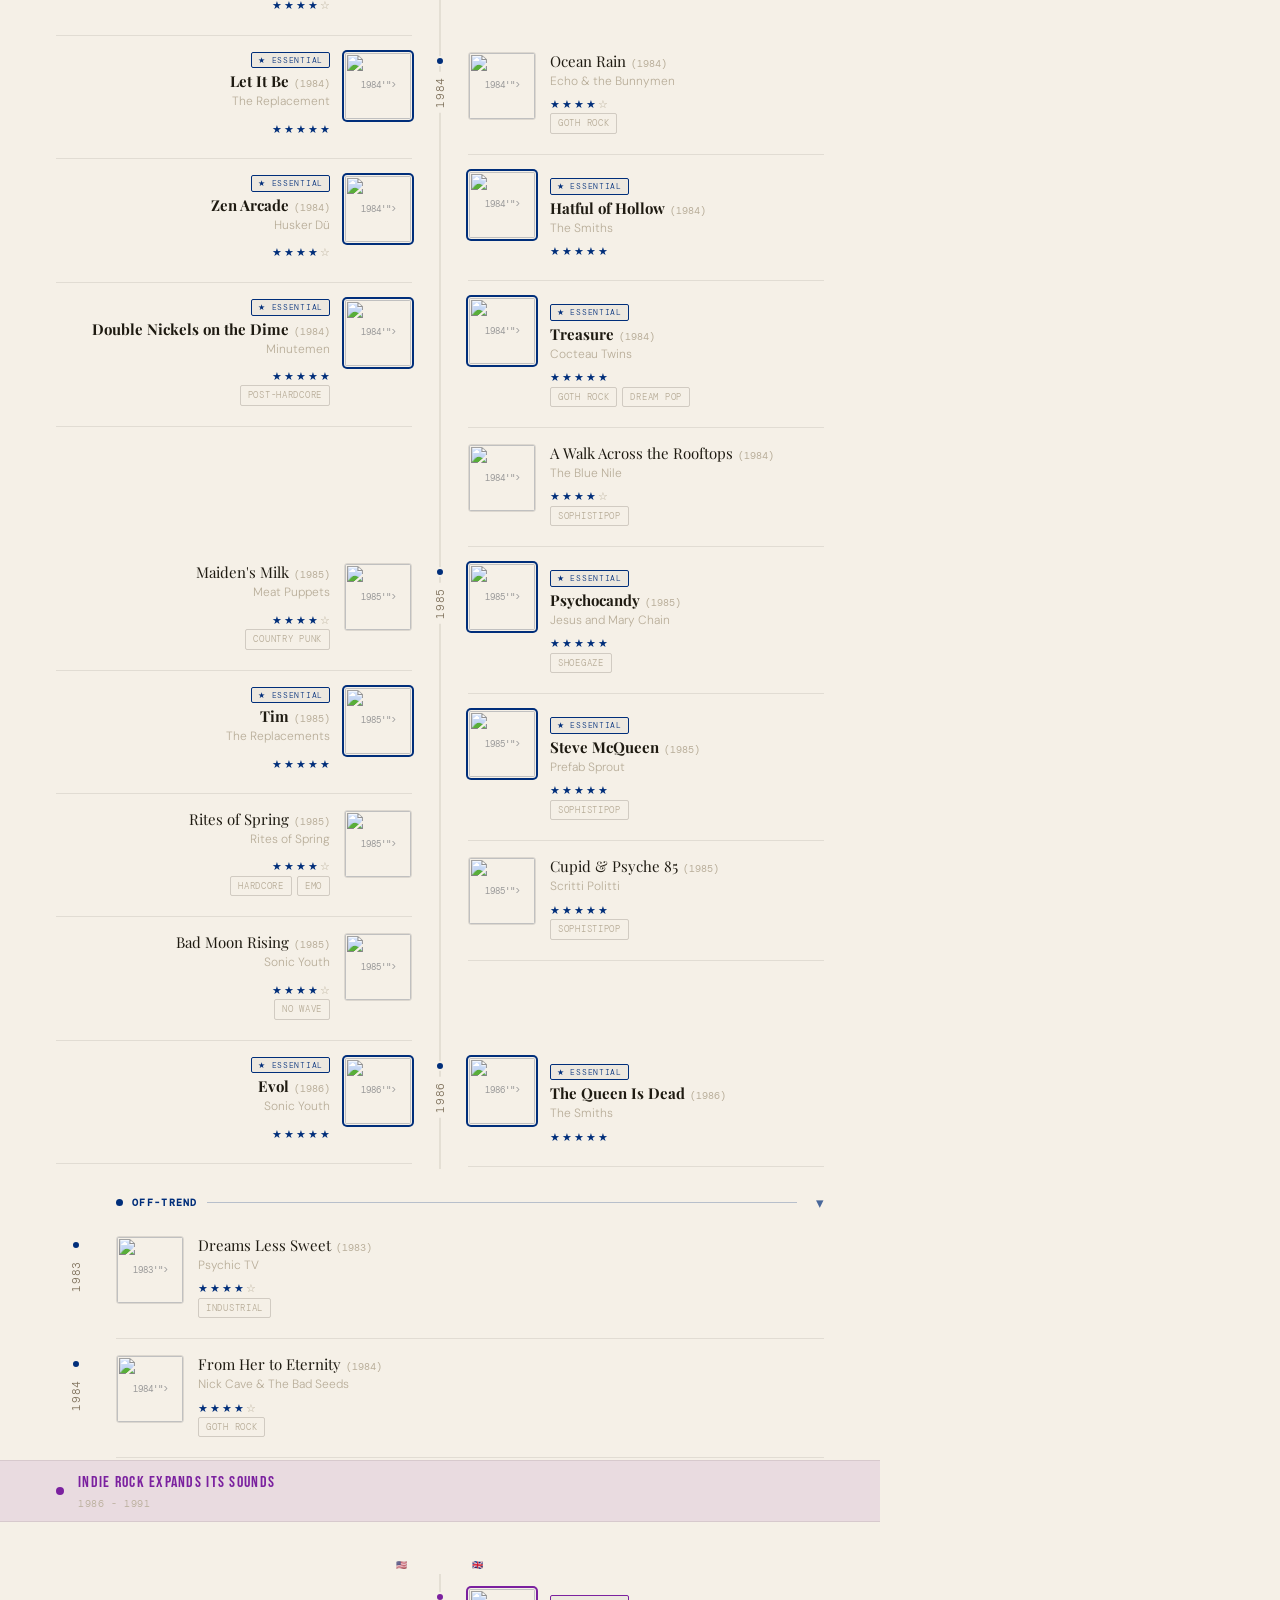
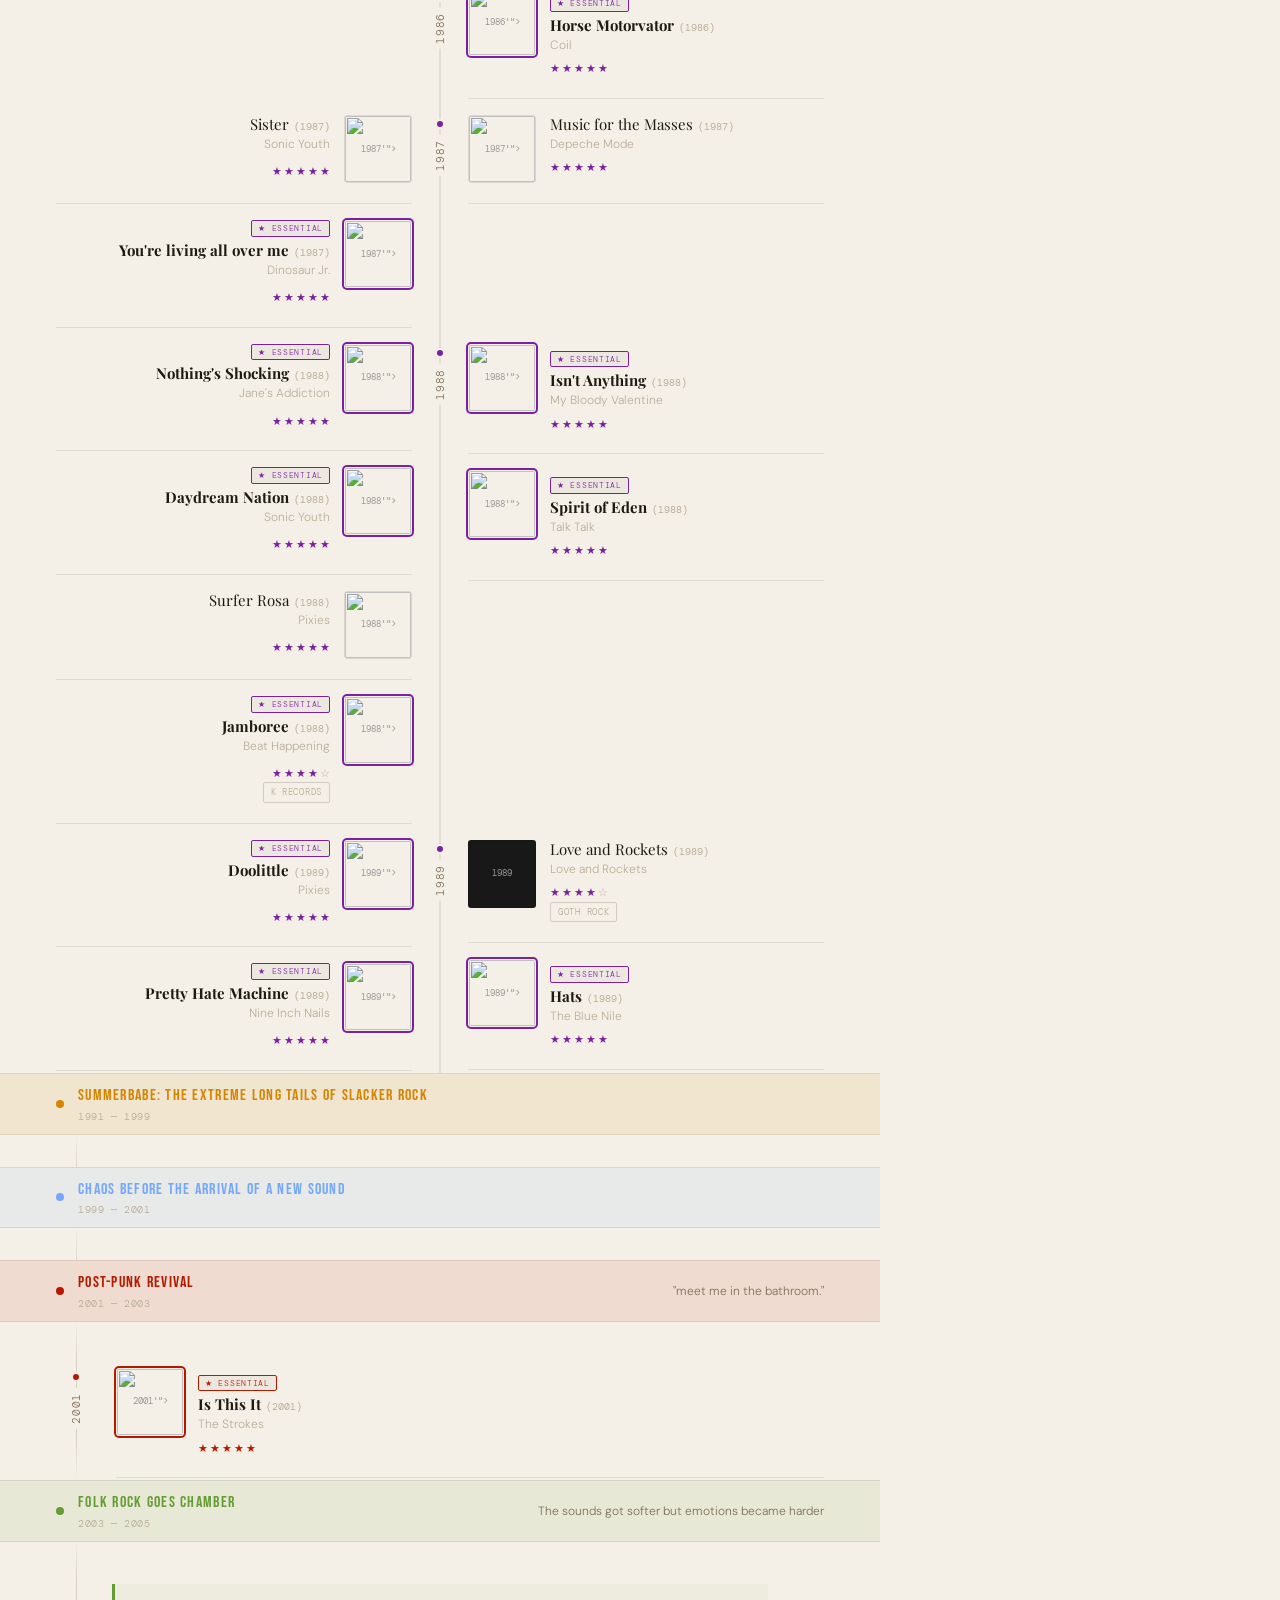
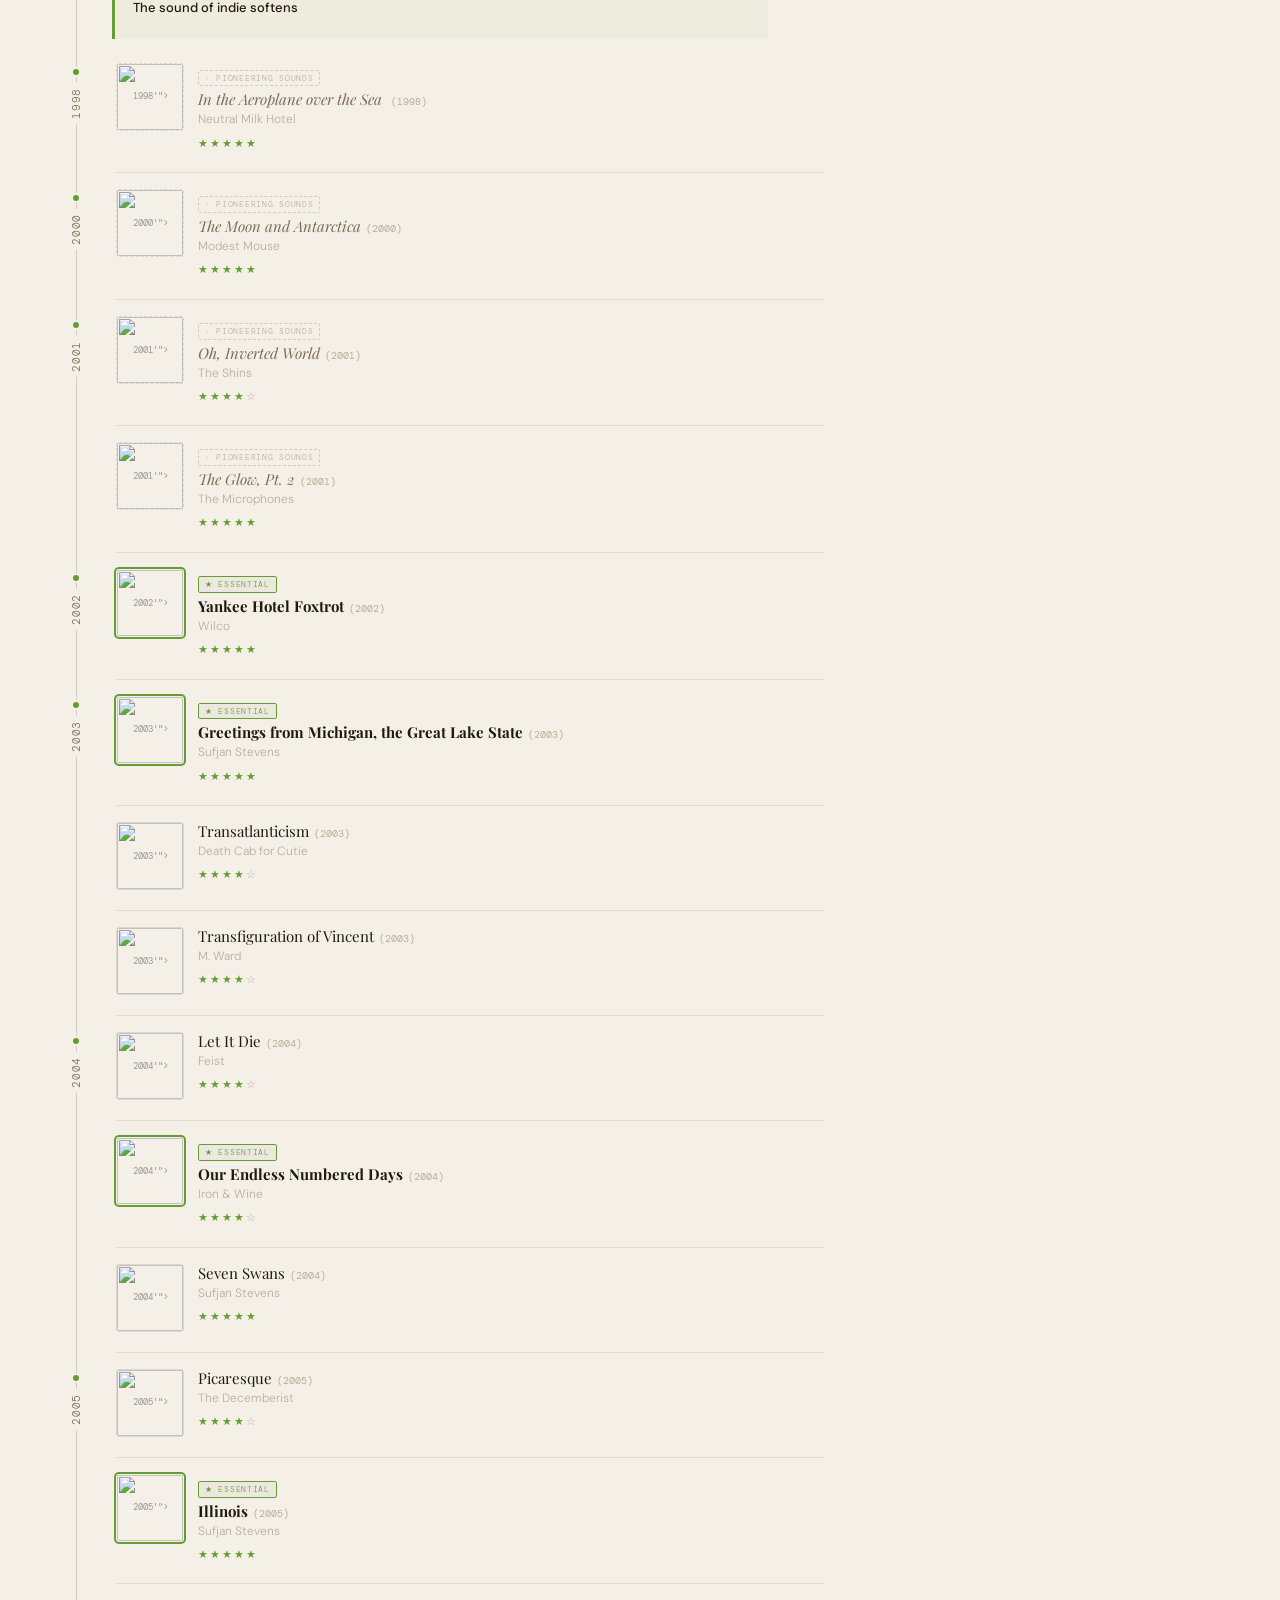
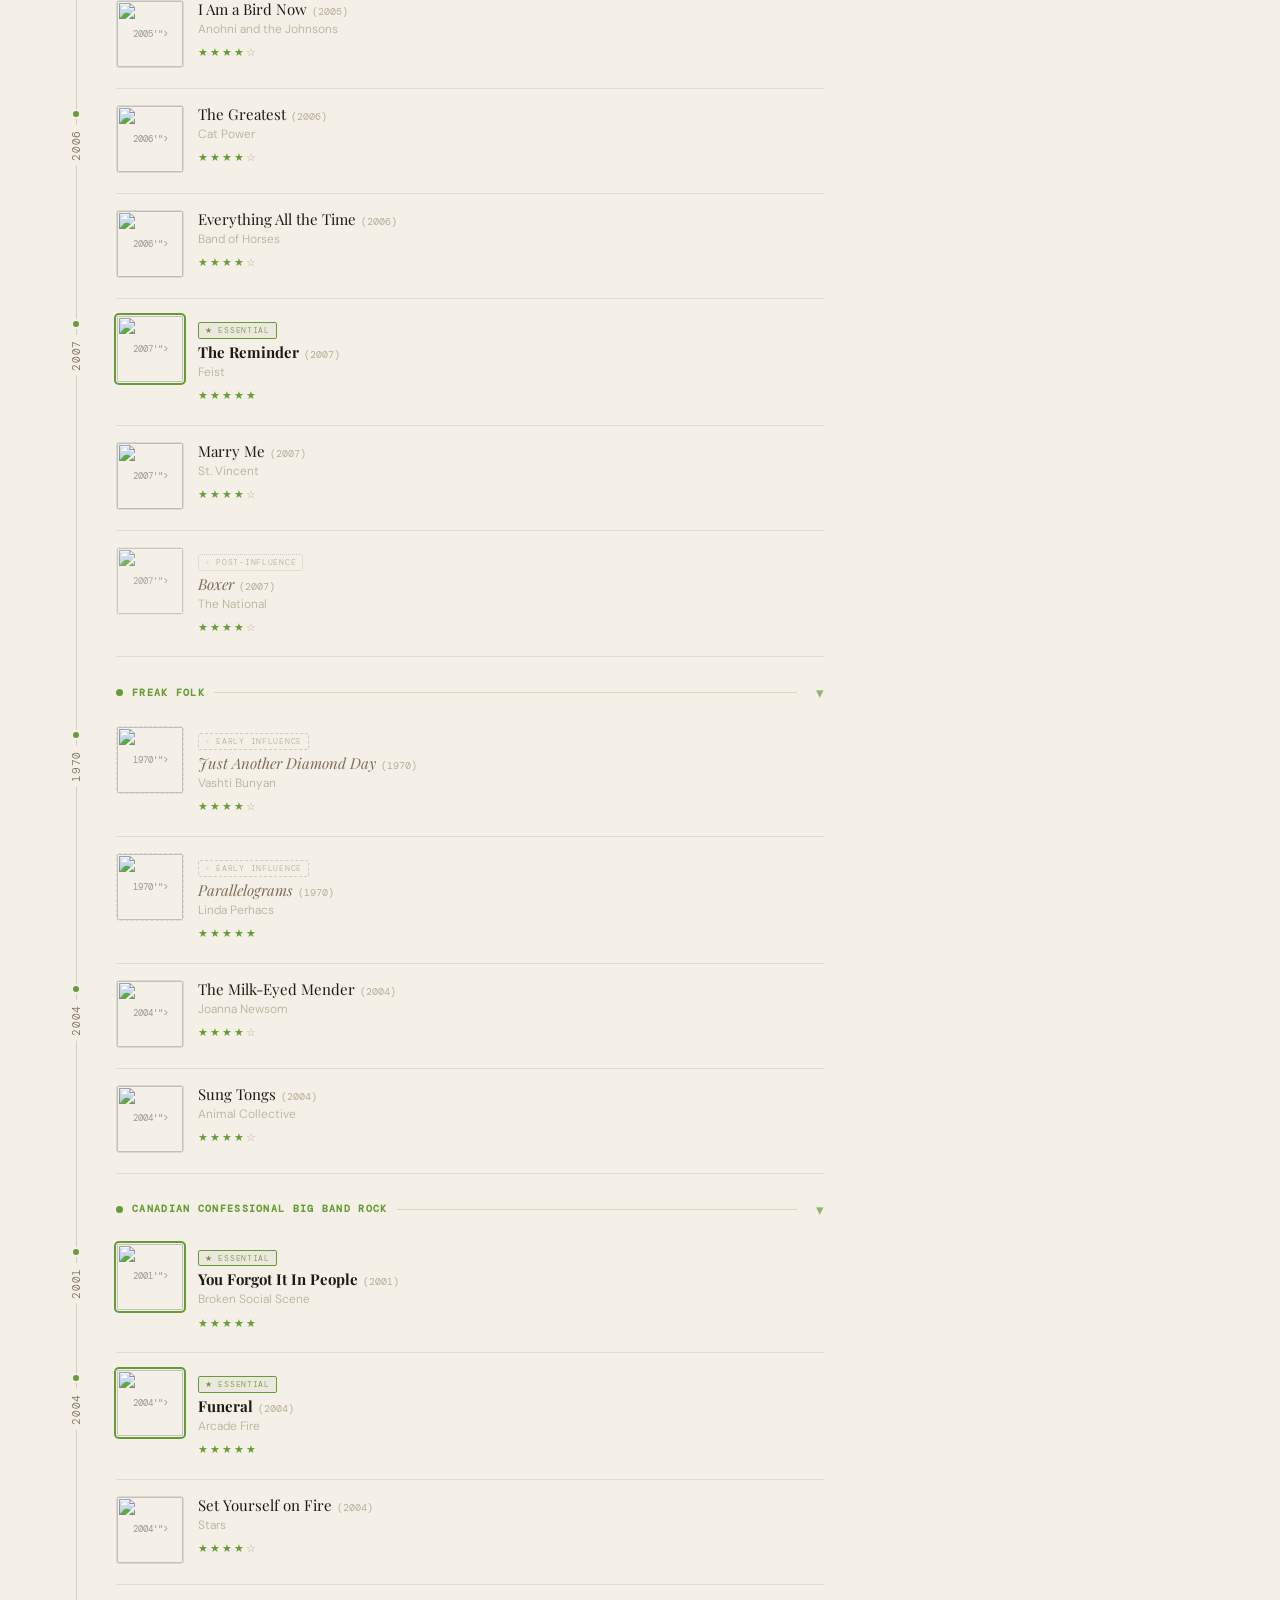
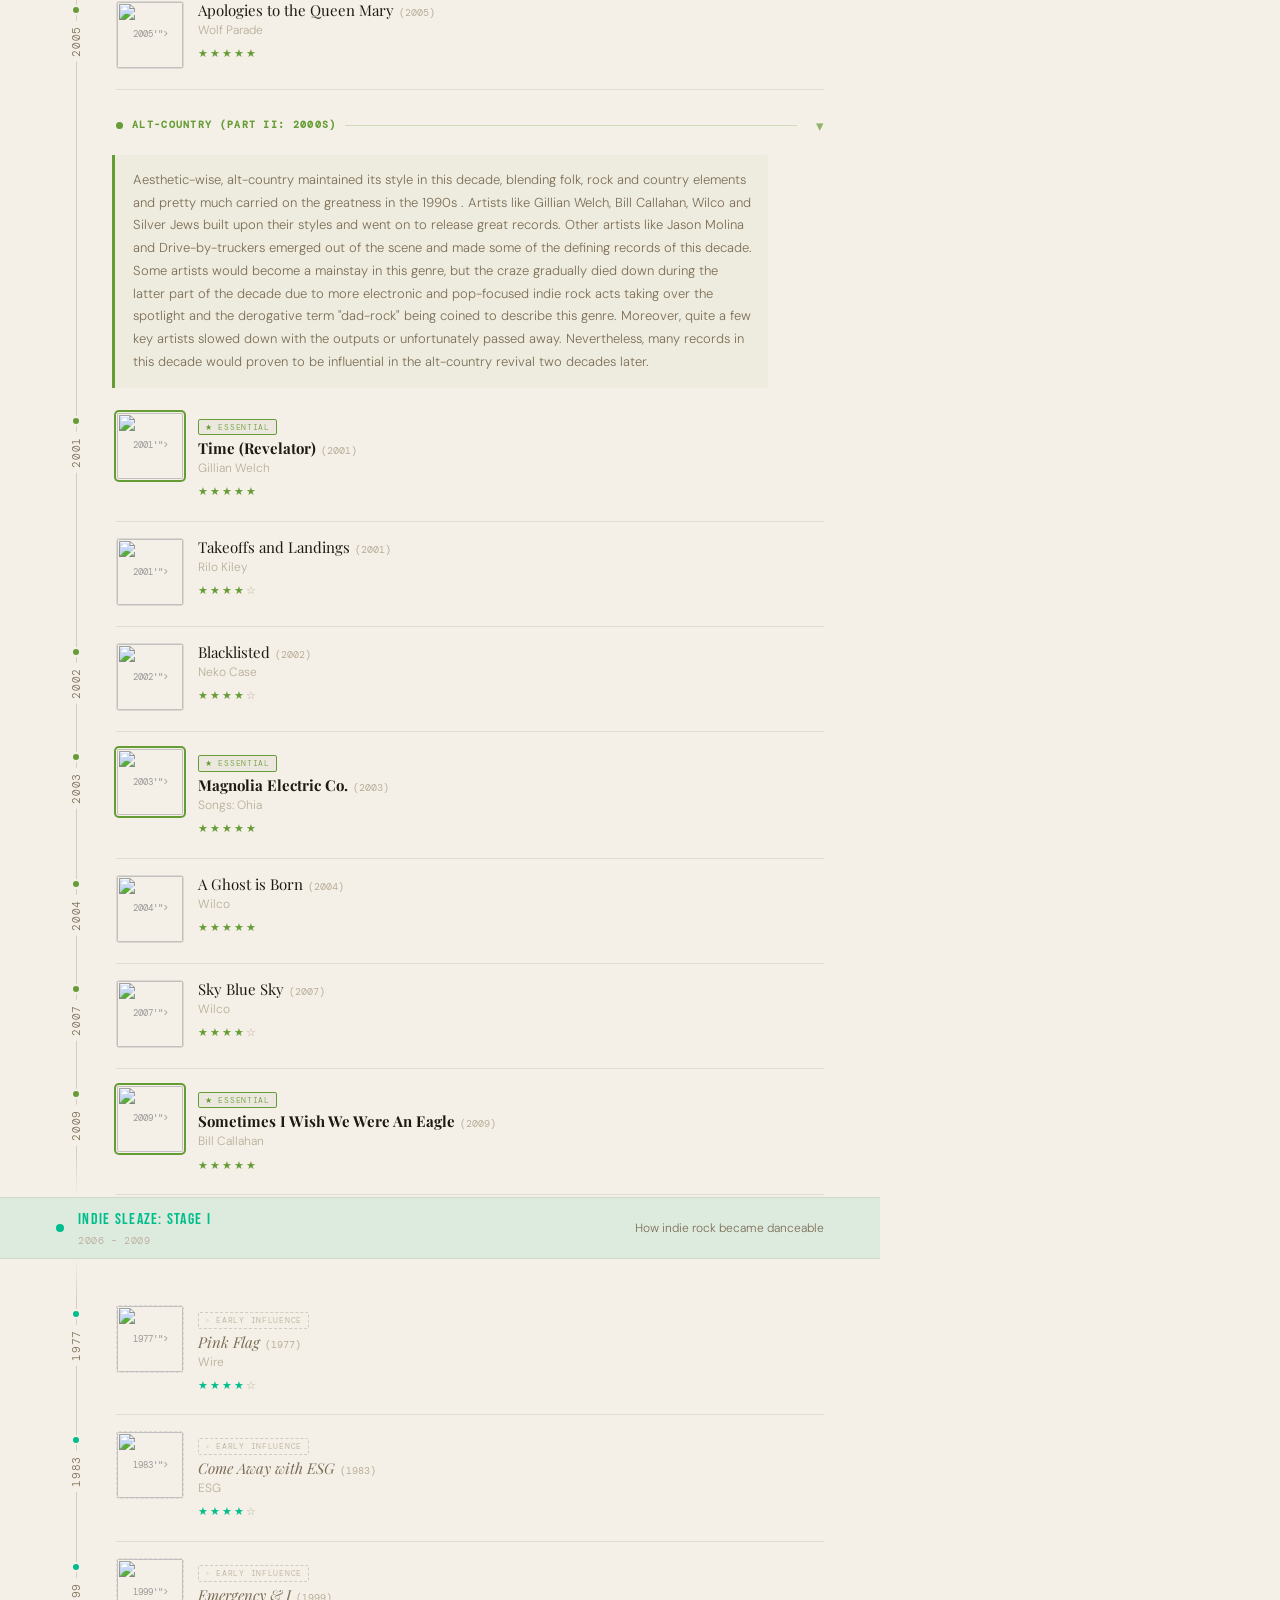
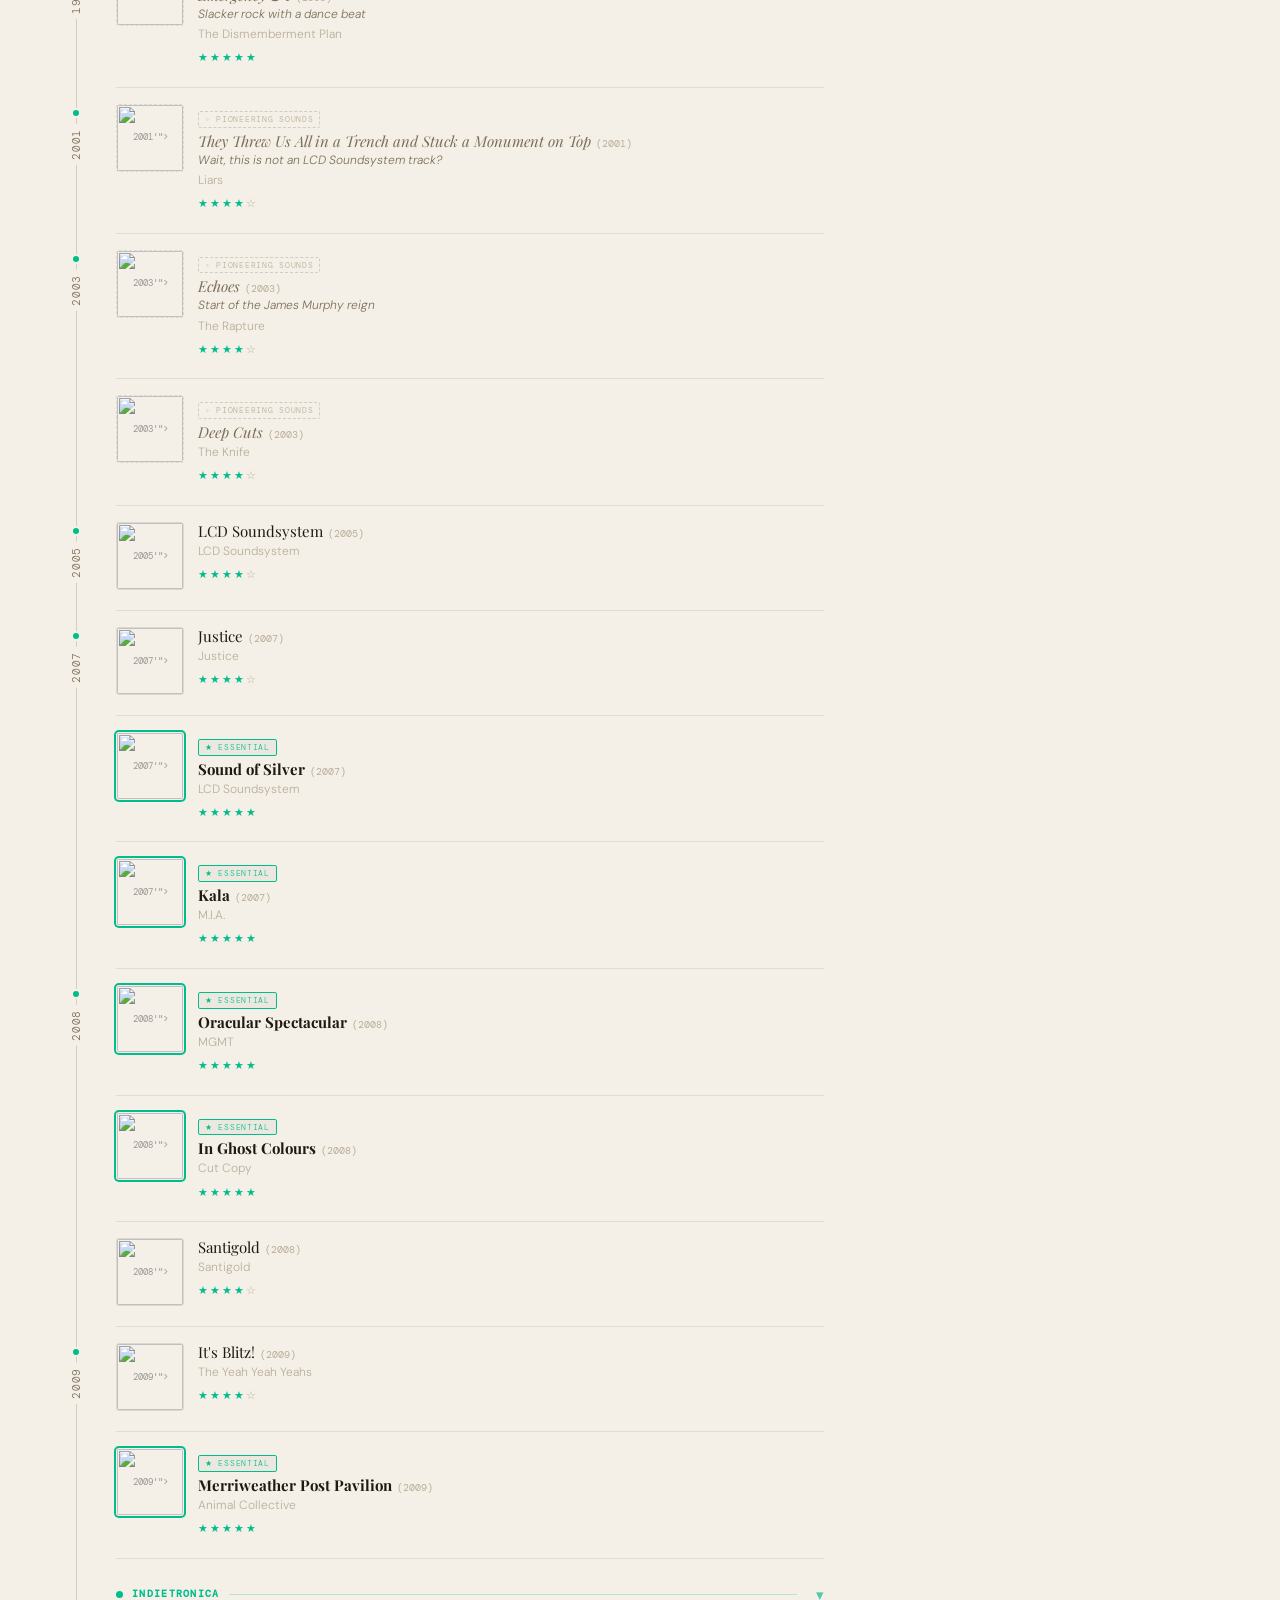
==== commit 79a12e34: "banner" ====
--- a/index.html
+++ b/index.html
@@ -16,11 +16,32 @@
 
 <div id="era-tint-layer"></div>
 
-<header class="site-header">
-  <div class="header-kicker">The Indie Current</div>
-  <h1>A <em>living</em><br>timeline</h1>
-  <p class="header-sub">Albums, events, and cultural moments — the story of indie music's shifting centre of gravity, 1991 to now.</p>
-  <div><button class="header-edit-btn edit-only" id="header-edit-btn" onclick="toggleHeaderEdit()">✎ Edit header</button></div>
+<header class="site-hero" id="site-hero">
+  <!-- Crossfading background slides (one per era) -->
+  <div class="hero-slides" id="hero-slides"></div>
+  <!-- Gradient overlay -->
+  <div class="hero-overlay"></div>
+  <!-- Text content -->
+  <div class="hero-content">
+    <div class="hero-top">
+      <div class="hero-kicker" id="hero-kicker">The Indie Current</div>
+      <h1 class="hero-title" id="hero-title">Indie Music: A Timeline</h1>
+      <p class="hero-sub" id="hero-sub">Albums, events, and cultural moments — the story of indie music's shifting centre of gravity, 1991 to now.</p>
+    </div>
+    <div class="hero-bottom">
+      <div class="hero-era-info">
+        <div class="hero-era-label" id="hero-era-label"></div>
+        <div class="hero-era-years" id="hero-era-years"></div>
+        <div class="hero-era-desc"  id="hero-era-desc"></div>
+      </div>
+    </div>
+  </div>
+  <!-- Navigation -->
+  <button class="hero-arrow hero-arrow-prev" onclick="heroPrev()" aria-label="Previous">&#8249;</button>
+  <button class="hero-arrow hero-arrow-next" onclick="heroNext()" aria-label="Next">&#8250;</button>
+  <div class="hero-dots" id="hero-dots"></div>
+  <!-- Edit -->
+  <button class="hero-edit-btn edit-only" id="header-edit-btn" onclick="toggleHeaderEdit()">✎ Edit header</button>
 </header>
 
 <div class="filter-bar">
--- a/style.css
+++ b/style.css
@@ -29,53 +29,134 @@
   transition: background 0.9s ease;
 }
 
-/* ── HEADER ── */
-.site-header {
-  padding: 72px 0 56px;
-  text-align: center;
-  border-bottom: 1px solid var(--border);
+/* ── HERO BANNER ── */
+.site-hero {
   position: relative;
+  height: 78vh;
+  min-height: 500px;
   overflow: hidden;
   z-index: 1;
 }
-.site-header::before {
-  content: '';
+/* Slide backgrounds */
+.hero-slides { position: absolute; inset: 0; }
+.hero-slide {
   position: absolute; inset: 0;
-  background: radial-gradient(ellipse at 50% 0%, rgba(154,110,32,0.07) 0%, transparent 65%);
+  background-size: cover;
+  background-position: center;
+  opacity: 0;
+  transition: opacity 1.4s ease;
+}
+.hero-slide.active { opacity: 1; }
+/* Dark gradient overlay */
+.hero-overlay {
+  position: absolute; inset: 0; z-index: 1;
+  background: linear-gradient(
+    to bottom,
+    rgba(0,0,0,0.42) 0%,
+    rgba(0,0,0,0.08) 38%,
+    rgba(0,0,0,0.62) 100%
+  );
+}
+/* Content layout */
+.hero-content {
+  position: absolute; inset: 0; z-index: 2;
+  display: flex; flex-direction: column;
+  justify-content: space-between;
+  padding: 52px 72px 52px;
   pointer-events: none;
 }
-.header-kicker {
+.hero-content * { pointer-events: auto; }
+/* Top: site title */
+.hero-top { text-align: center; }
+.hero-kicker {
   font-family: 'DM Mono', monospace;
   font-size: 10px; letter-spacing: .22em; text-transform: uppercase;
-  color: var(--accent); margin-bottom: 18px;
+  color: rgba(255,255,255,0.65);
   display: flex; align-items: center; justify-content: center; gap: 14px;
-}
-.header-kicker::before, .header-kicker::after {
+  margin-bottom: 18px;
+}
+.hero-kicker::before, .hero-kicker::after {
   content: ''; display: block;
-  width: 32px; height: 1px; background: var(--accent); opacity: .5;
-}
-.site-header h1 {
+  width: 32px; height: 1px; background: rgba(255,255,255,0.35);
+}
+.hero-title {
   font-family: 'Playfair Display', serif;
-  font-size: clamp(42px, 7vw, 92px);
+  font-size: clamp(40px, 6.5vw, 88px);
   font-weight: 700; line-height: .95;
-  color: var(--text); letter-spacing: -.02em;
+  color: #fff; letter-spacing: -.02em;
+  text-shadow: 0 2px 24px rgba(0,0,0,0.45);
   margin-bottom: 8px;
 }
-.site-header h1 em { font-style: italic; color: var(--accent); }
-.header-sub {
-  font-size: 14px; color: var(--text2); margin-top: 18px;
-  max-width: 440px; margin-left: auto; margin-right: auto;
+.hero-title em { font-style: italic; }
+.hero-sub {
+  font-size: 14px; color: rgba(255,255,255,0.65);
+  margin-top: 16px;
+  max-width: 460px; margin-left: auto; margin-right: auto;
   line-height: 1.75;
 }
-.header-meta {
-  display: flex; align-items: center; justify-content: center; gap: 24px;
-  margin-top: 32px;
-}
-.header-meta span {
-  font-family: 'DM Mono', monospace; font-size: 10px;
-  letter-spacing: .12em; text-transform: uppercase; color: var(--text3);
-}
-.header-meta .sep { width: 3px; height: 3px; border-radius: 50%; background: var(--text3); }
+/* Bottom: era info per slide */
+.hero-bottom { display: flex; align-items: flex-end; }
+.hero-era-info { max-width: 520px; }
+.hero-era-label {
+  font-family: 'Playfair Display', serif;
+  font-size: clamp(20px, 2.8vw, 34px);
+  font-weight: 700; color: #fff;
+  text-shadow: 0 1px 12px rgba(0,0,0,0.5);
+  transition: opacity 0.5s ease;
+}
+.hero-era-years {
+  font-family: 'DM Mono', monospace;
+  font-size: 10px; letter-spacing: .16em; text-transform: uppercase;
+  color: rgba(255,255,255,0.55);
+  margin-top: 5px;
+  transition: opacity 0.5s ease;
+}
+.hero-era-desc {
+  font-size: 13px; color: rgba(255,255,255,0.55);
+  margin-top: 8px; line-height: 1.65;
+  transition: opacity 0.5s ease;
+}
+/* Prev / Next arrows */
+.hero-arrow {
+  position: absolute; top: 50%; transform: translateY(-50%);
+  z-index: 3;
+  background: rgba(255,255,255,0.10);
+  border: 1px solid rgba(255,255,255,0.22);
+  backdrop-filter: blur(6px);
+  color: #fff; width: 46px; height: 46px; border-radius: 50%;
+  font-size: 26px; line-height: 1; cursor: pointer;
+  display: flex; align-items: center; justify-content: center;
+  transition: background .18s, border-color .18s;
+}
+.hero-arrow:hover { background: rgba(255,255,255,0.24); border-color: rgba(255,255,255,0.4); }
+.hero-arrow-prev { left: 22px; }
+.hero-arrow-next { right: 22px; }
+/* Dot indicators */
+.hero-dots {
+  position: absolute; bottom: 22px; left: 50%; transform: translateX(-50%);
+  z-index: 3; display: flex; gap: 8px; align-items: center;
+}
+.hero-dot {
+  width: 6px; height: 6px; border-radius: 50%;
+  background: rgba(255,255,255,0.32);
+  border: none; cursor: pointer; padding: 0;
+  transition: background .2s, transform .2s;
+}
+.hero-dot.active { background: #fff; transform: scale(1.4); }
+/* Edit button */
+.hero-edit-btn {
+  position: absolute; top: 16px; right: 16px; z-index: 4;
+  background: rgba(255,255,255,0.10);
+  border: 1px solid rgba(255,255,255,0.22);
+  backdrop-filter: blur(6px);
+  color: rgba(255,255,255,0.75);
+  padding: 6px 13px; border-radius: 4px;
+  font-size: 11px; cursor: pointer;
+  transition: background .18s;
+}
+.hero-edit-btn:hover { background: rgba(255,255,255,0.22); }
+/* Keep old .header-edit-btn rule for any references */
+.header-edit-btn { display: none; }
 
 /* ── FILTER BAR ── */
 .filter-bar {
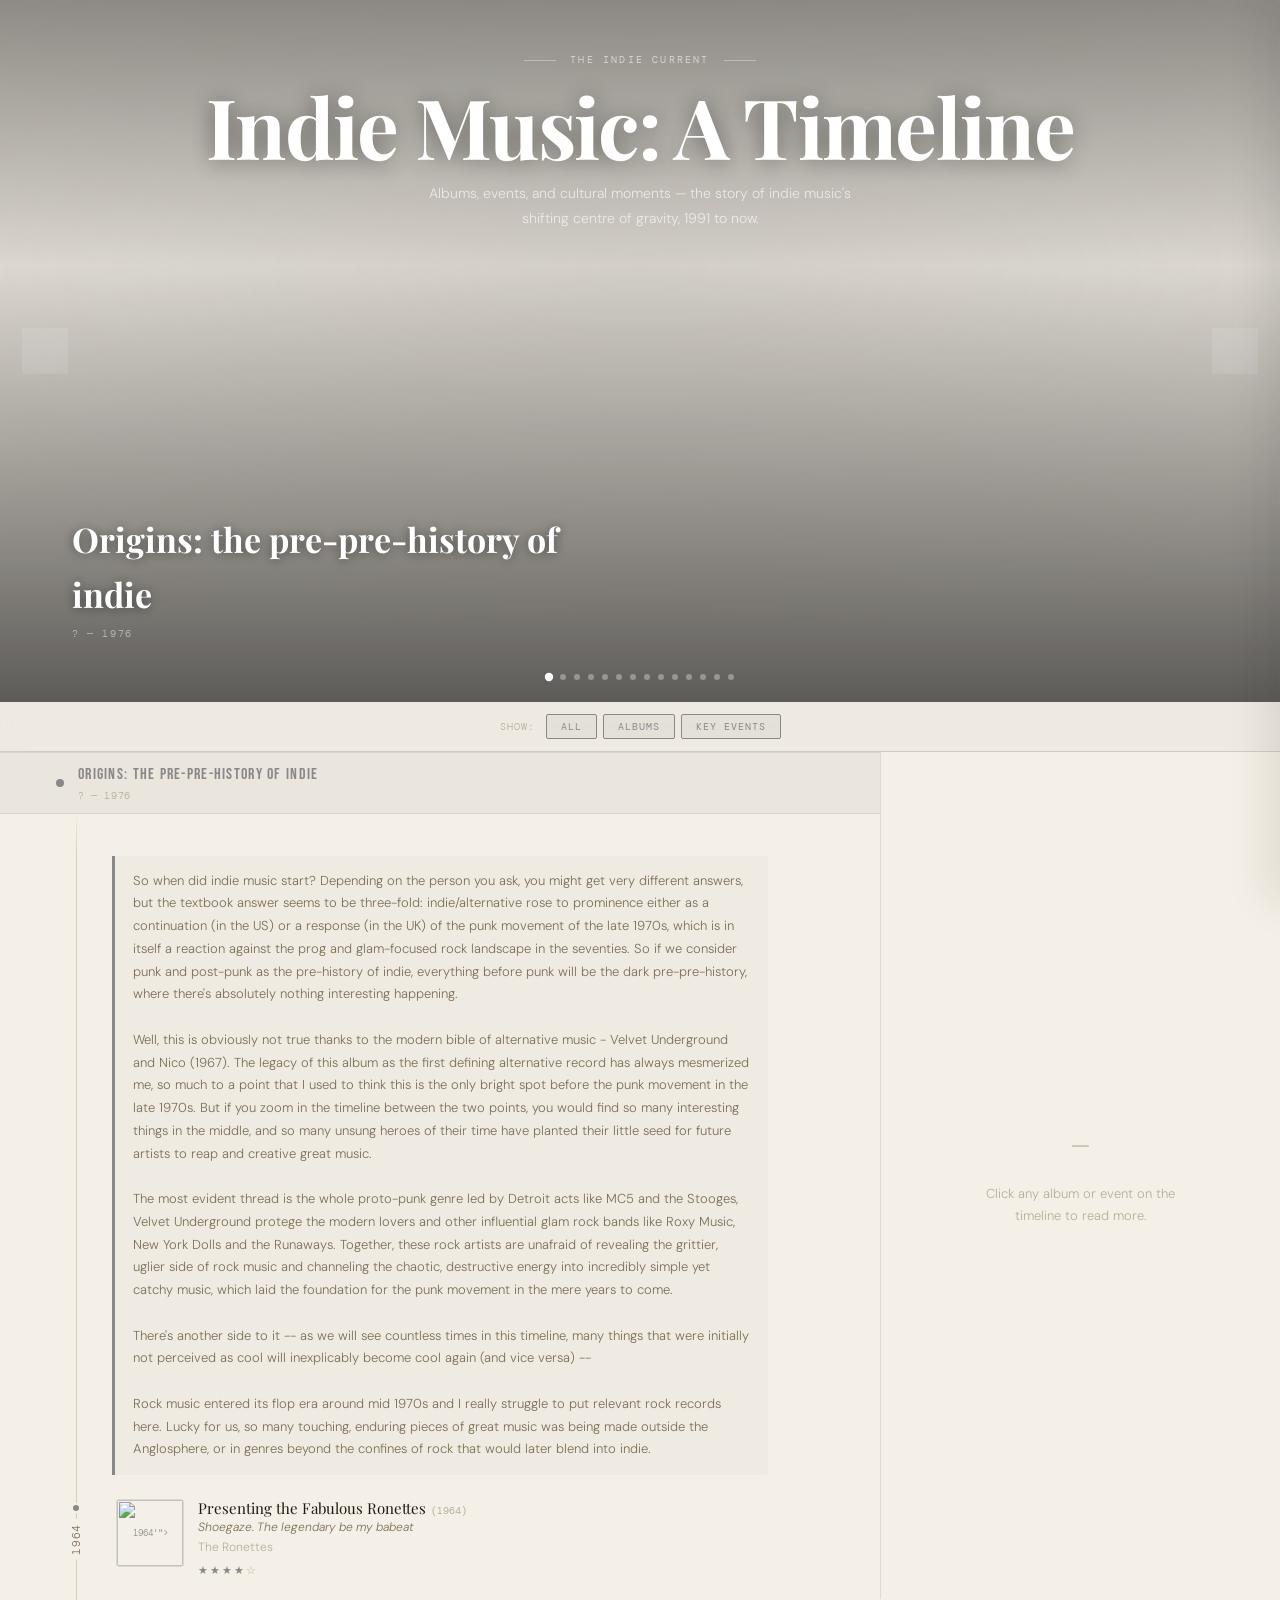
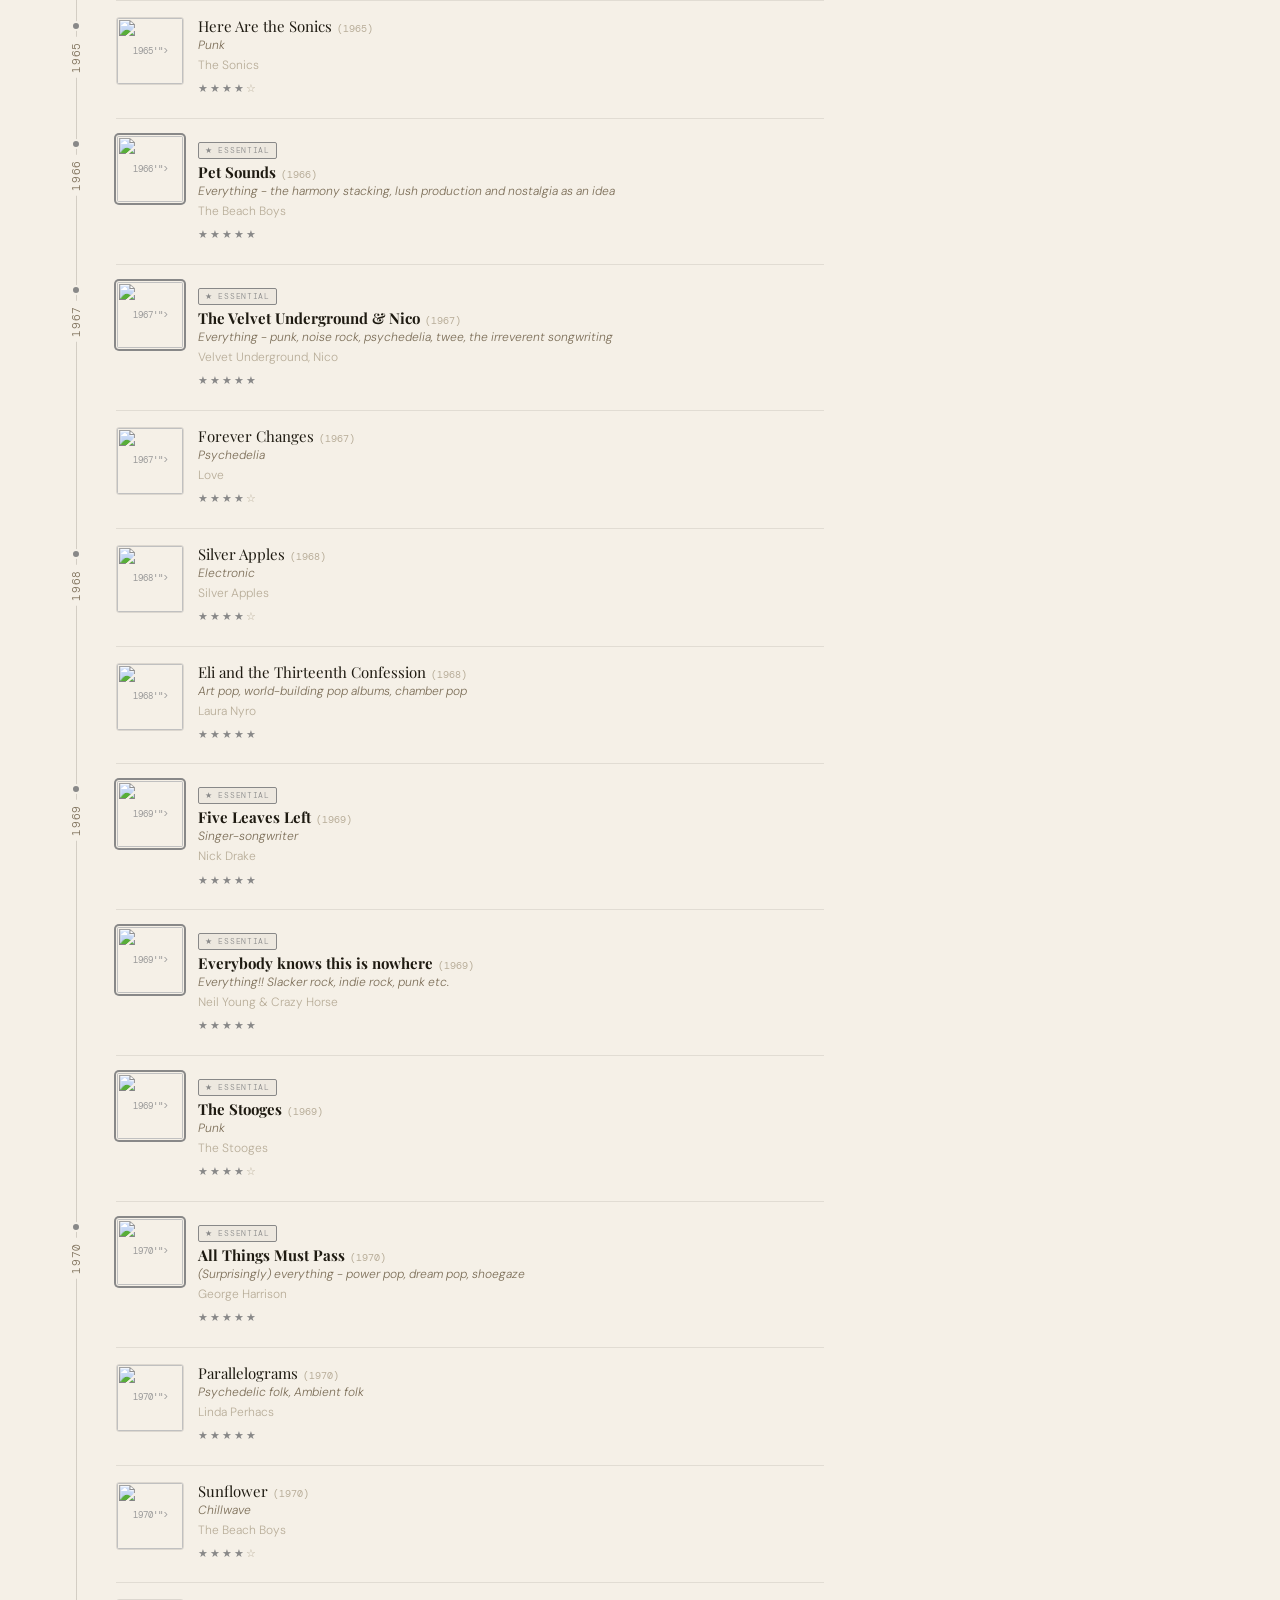
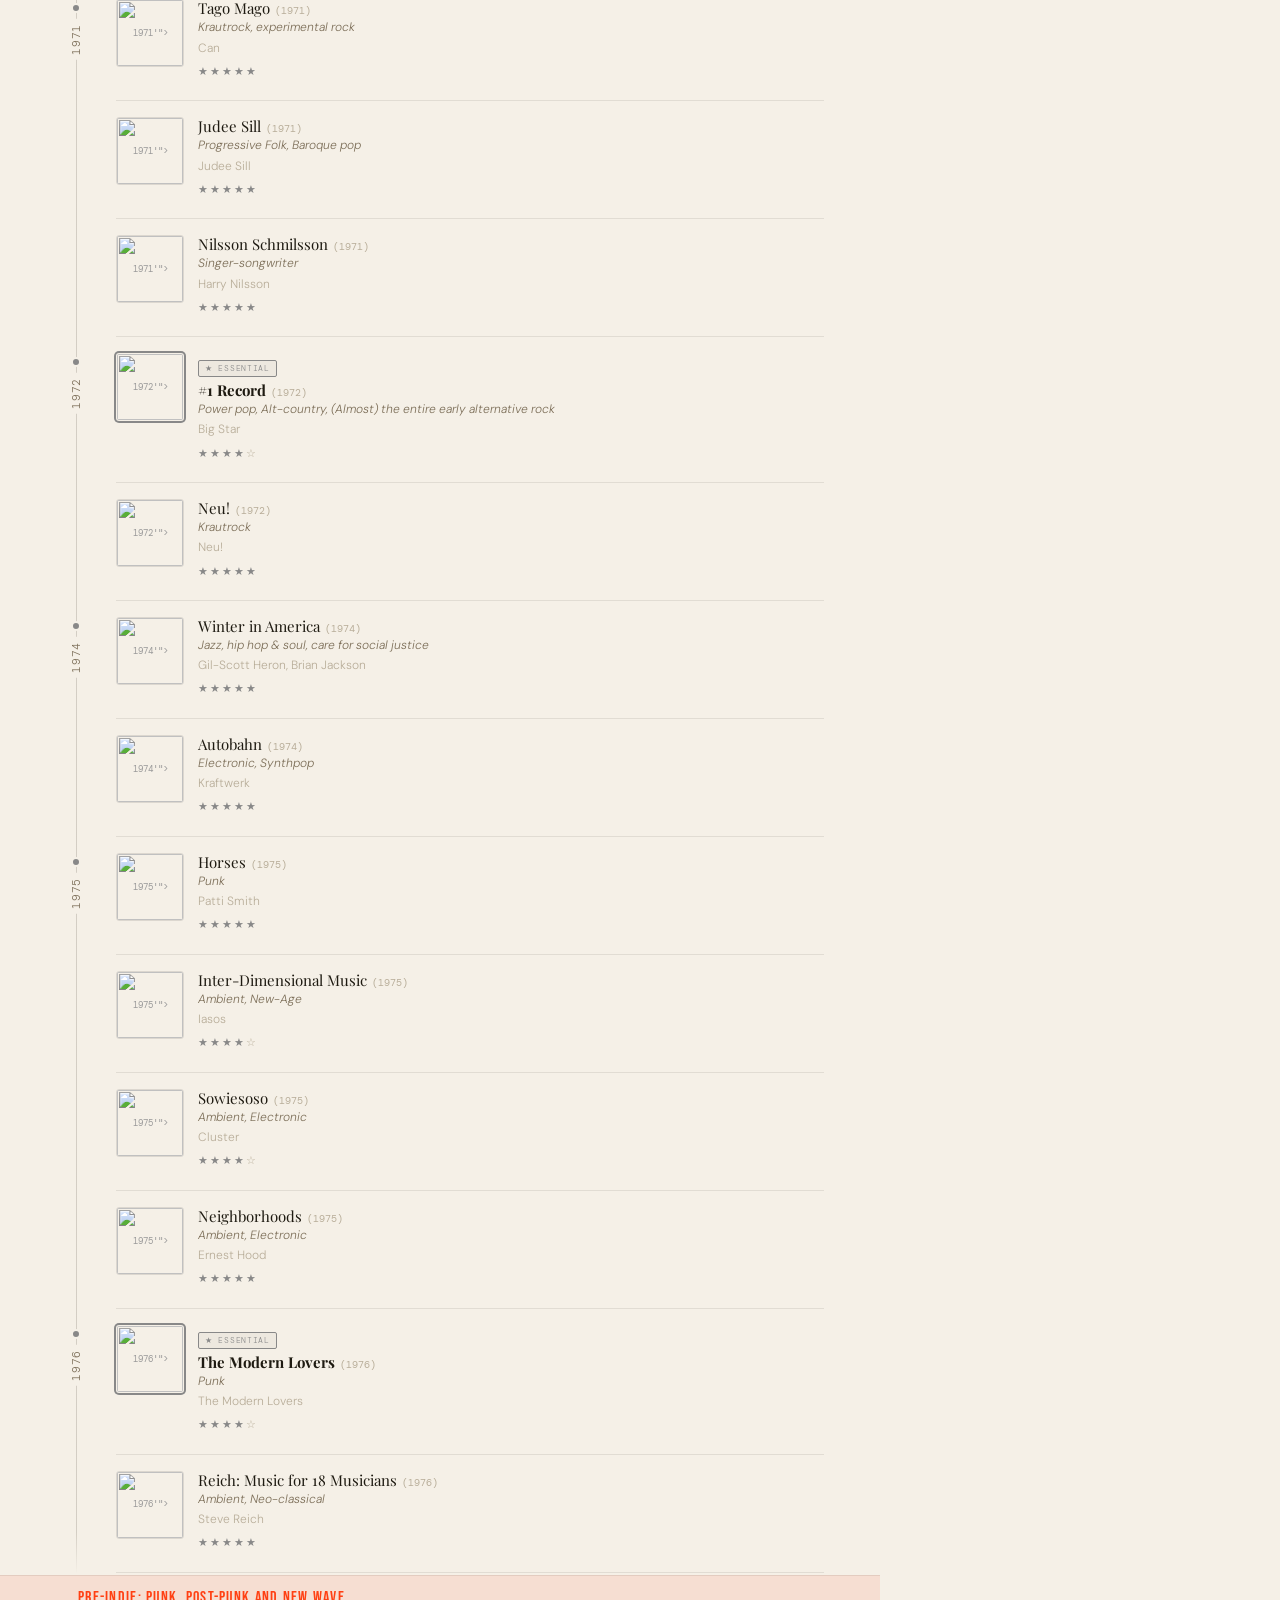
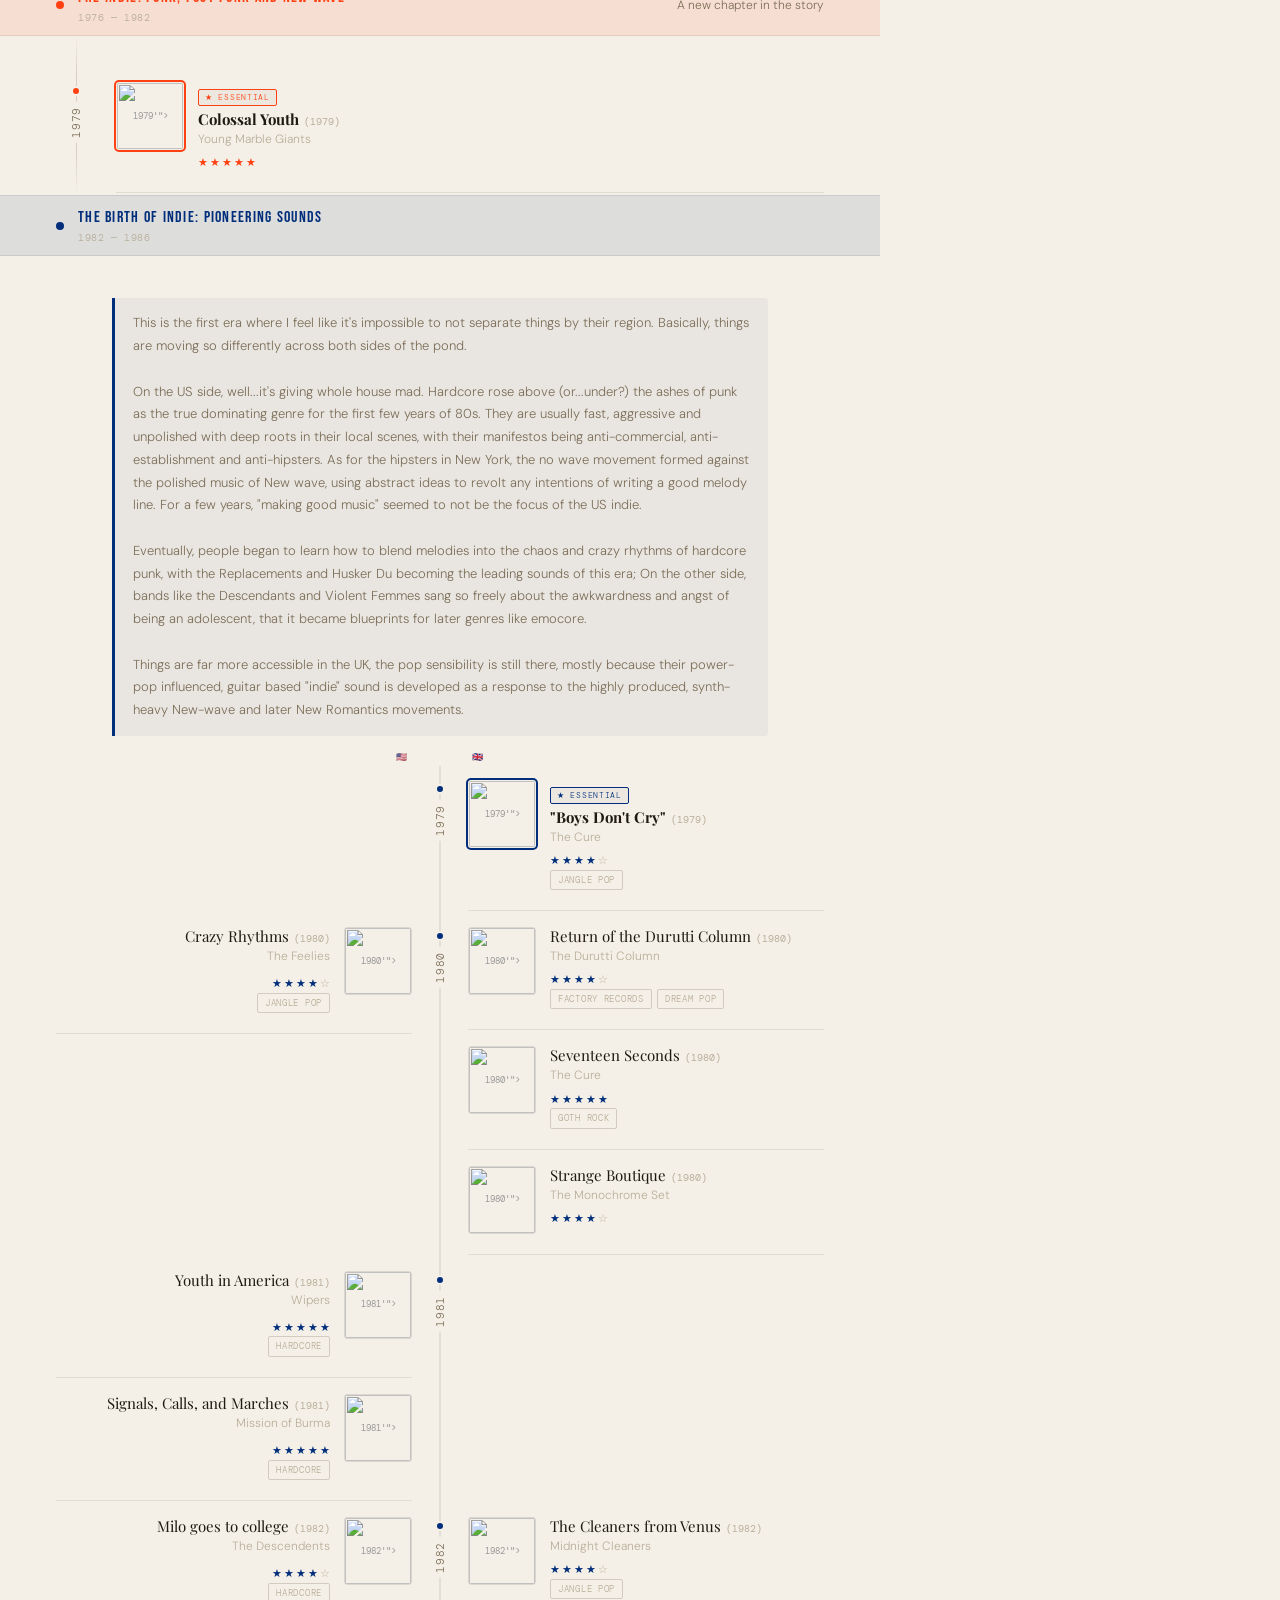
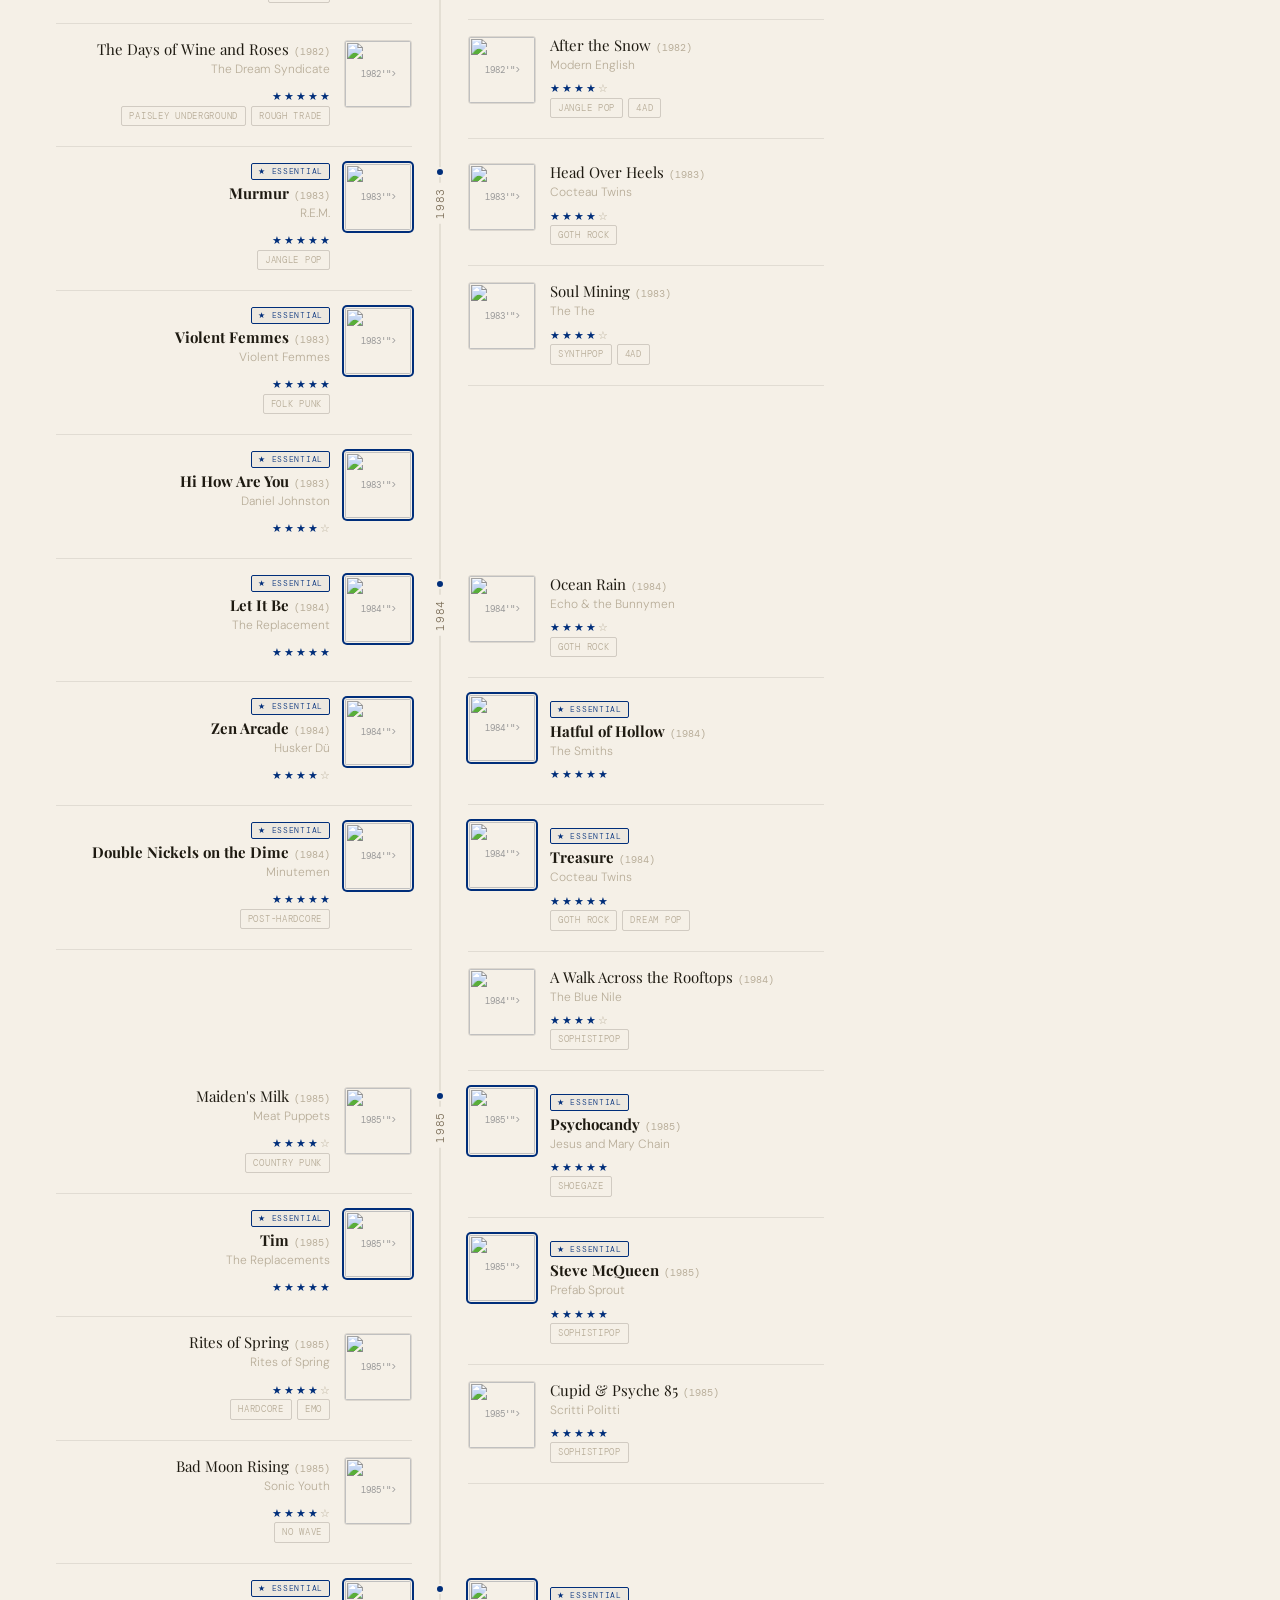
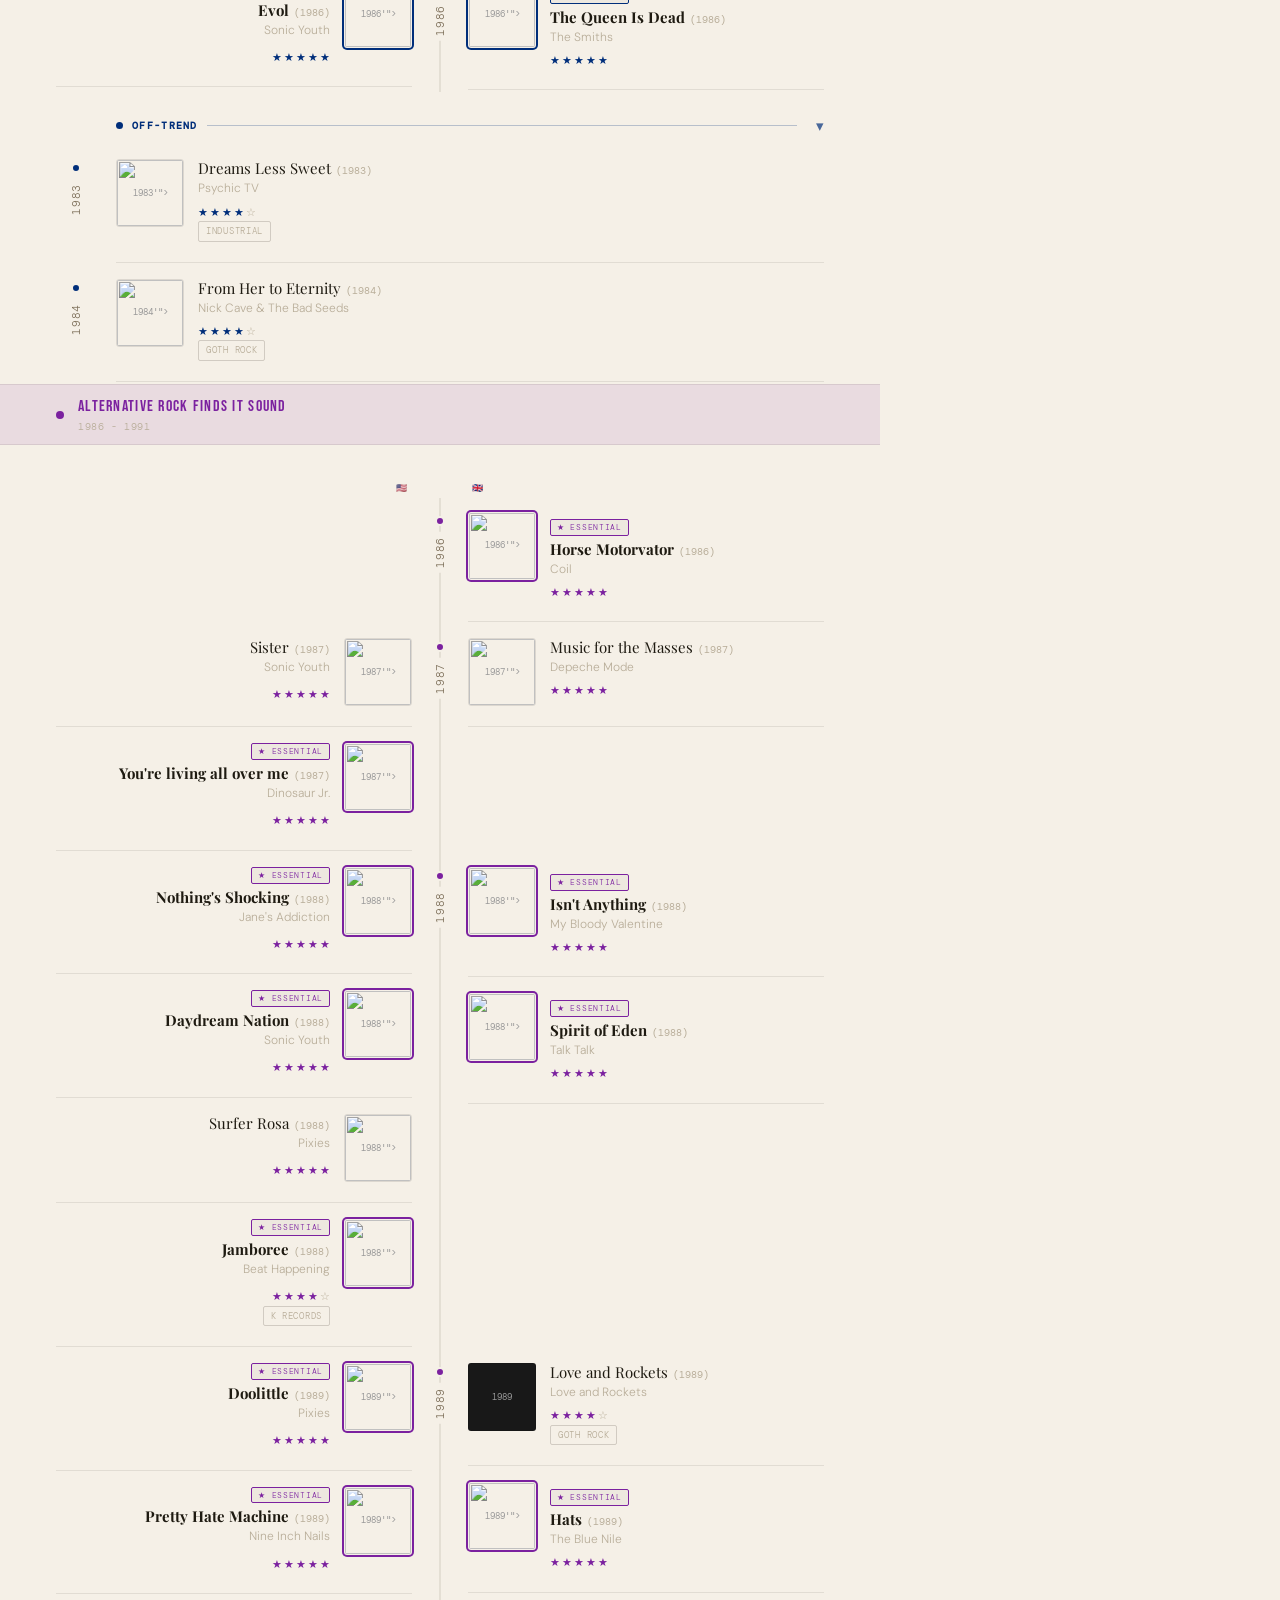
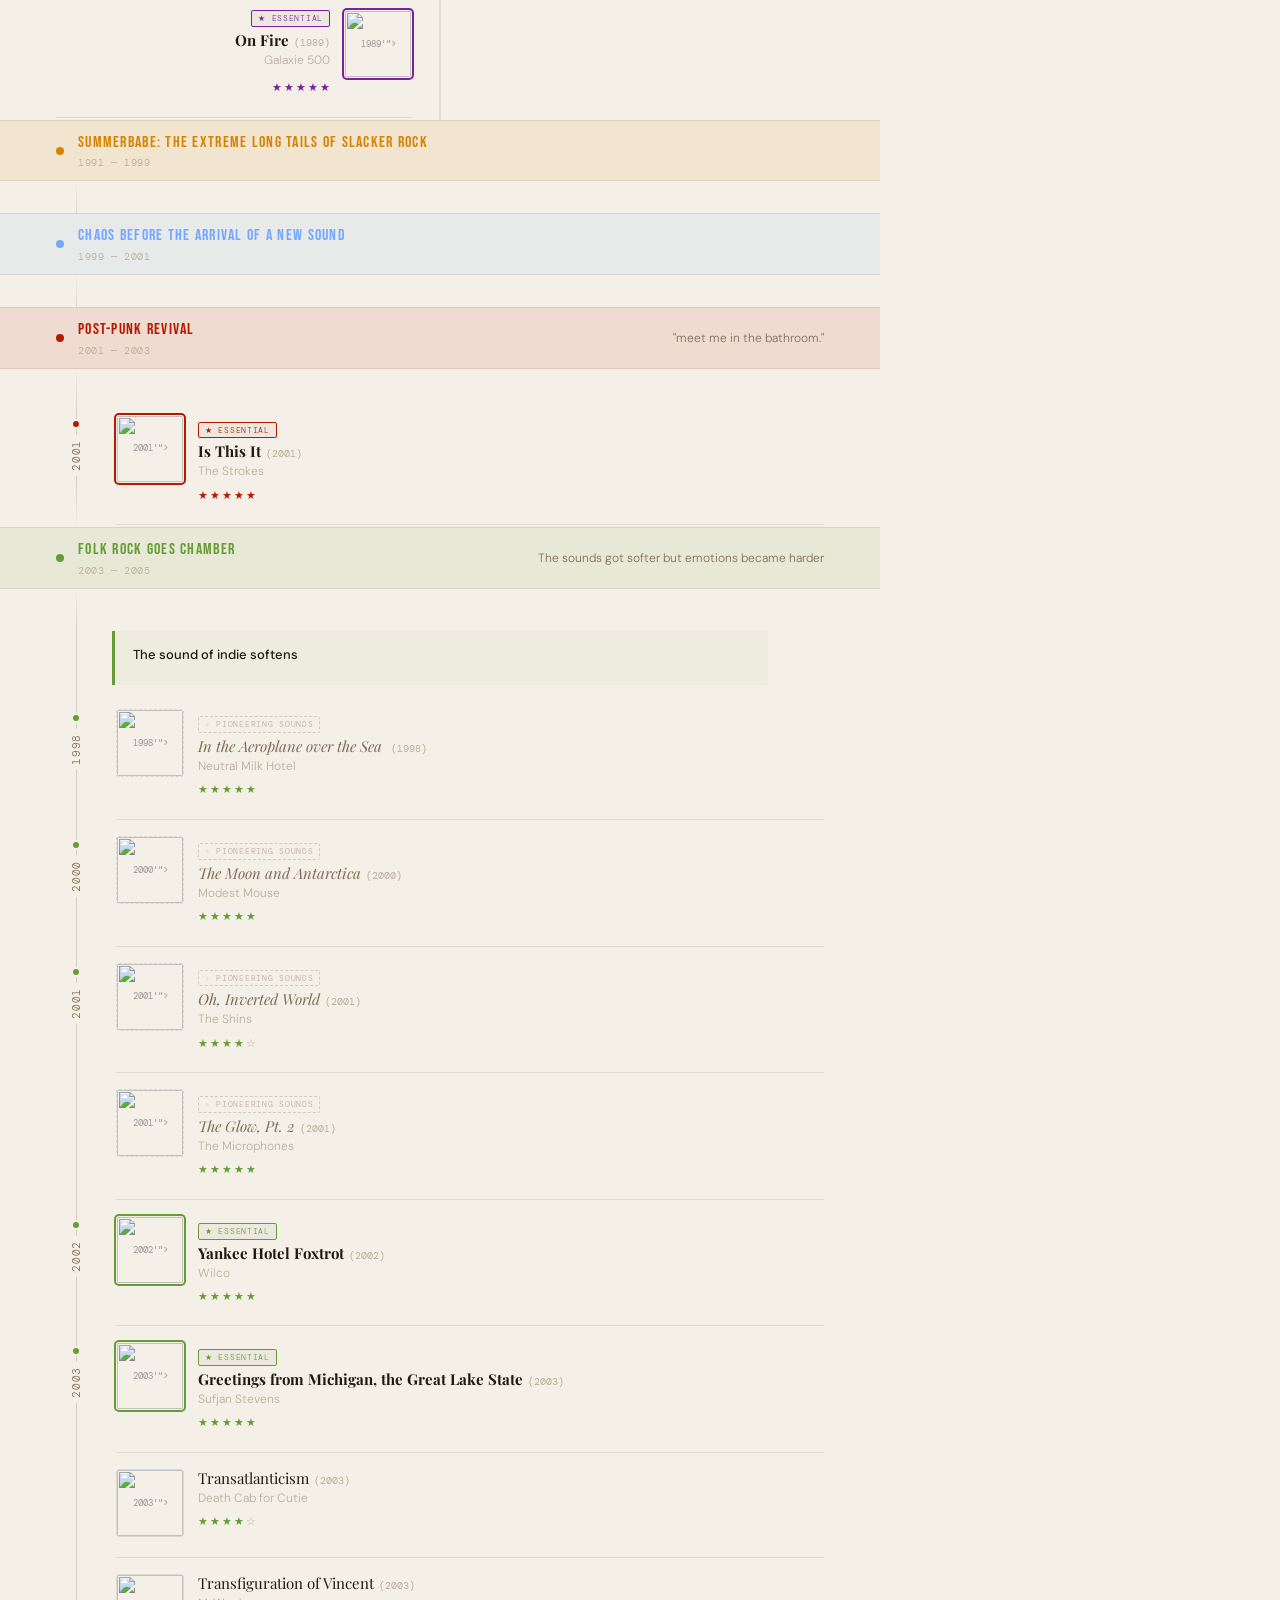
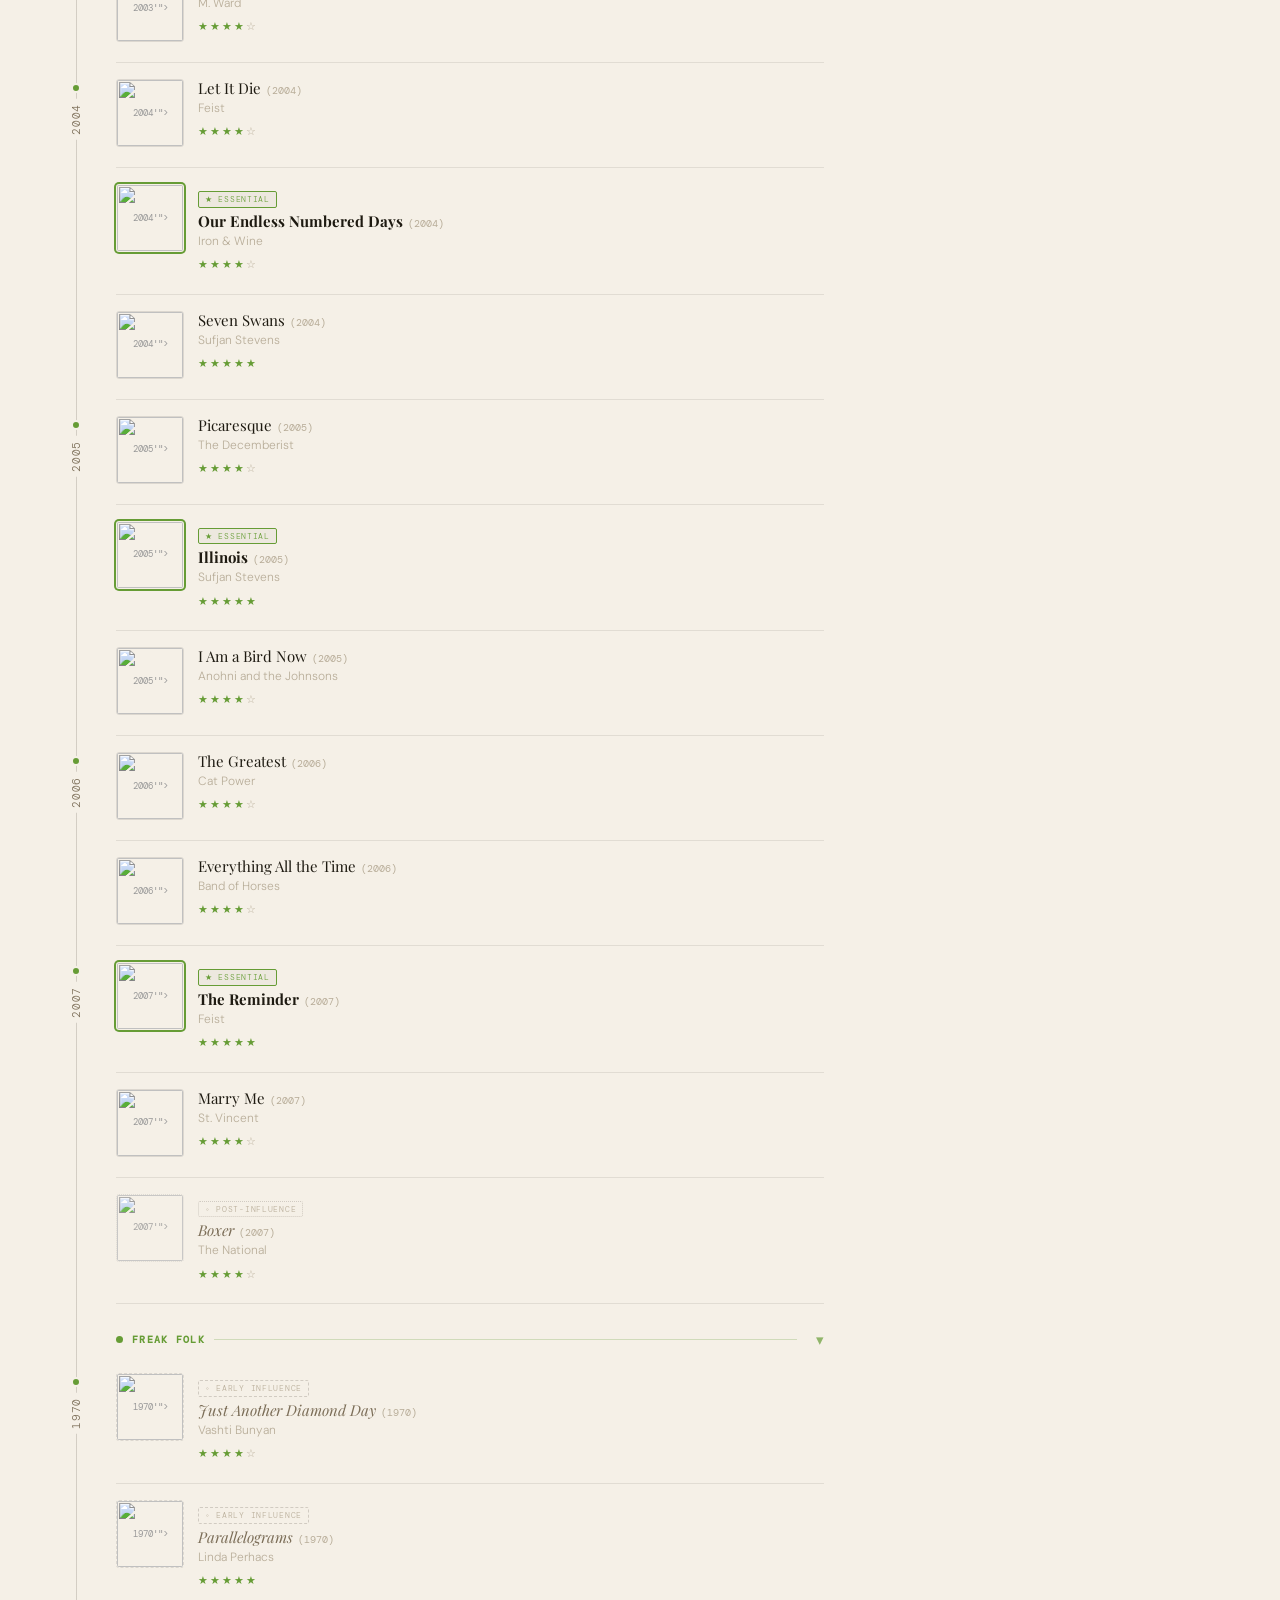
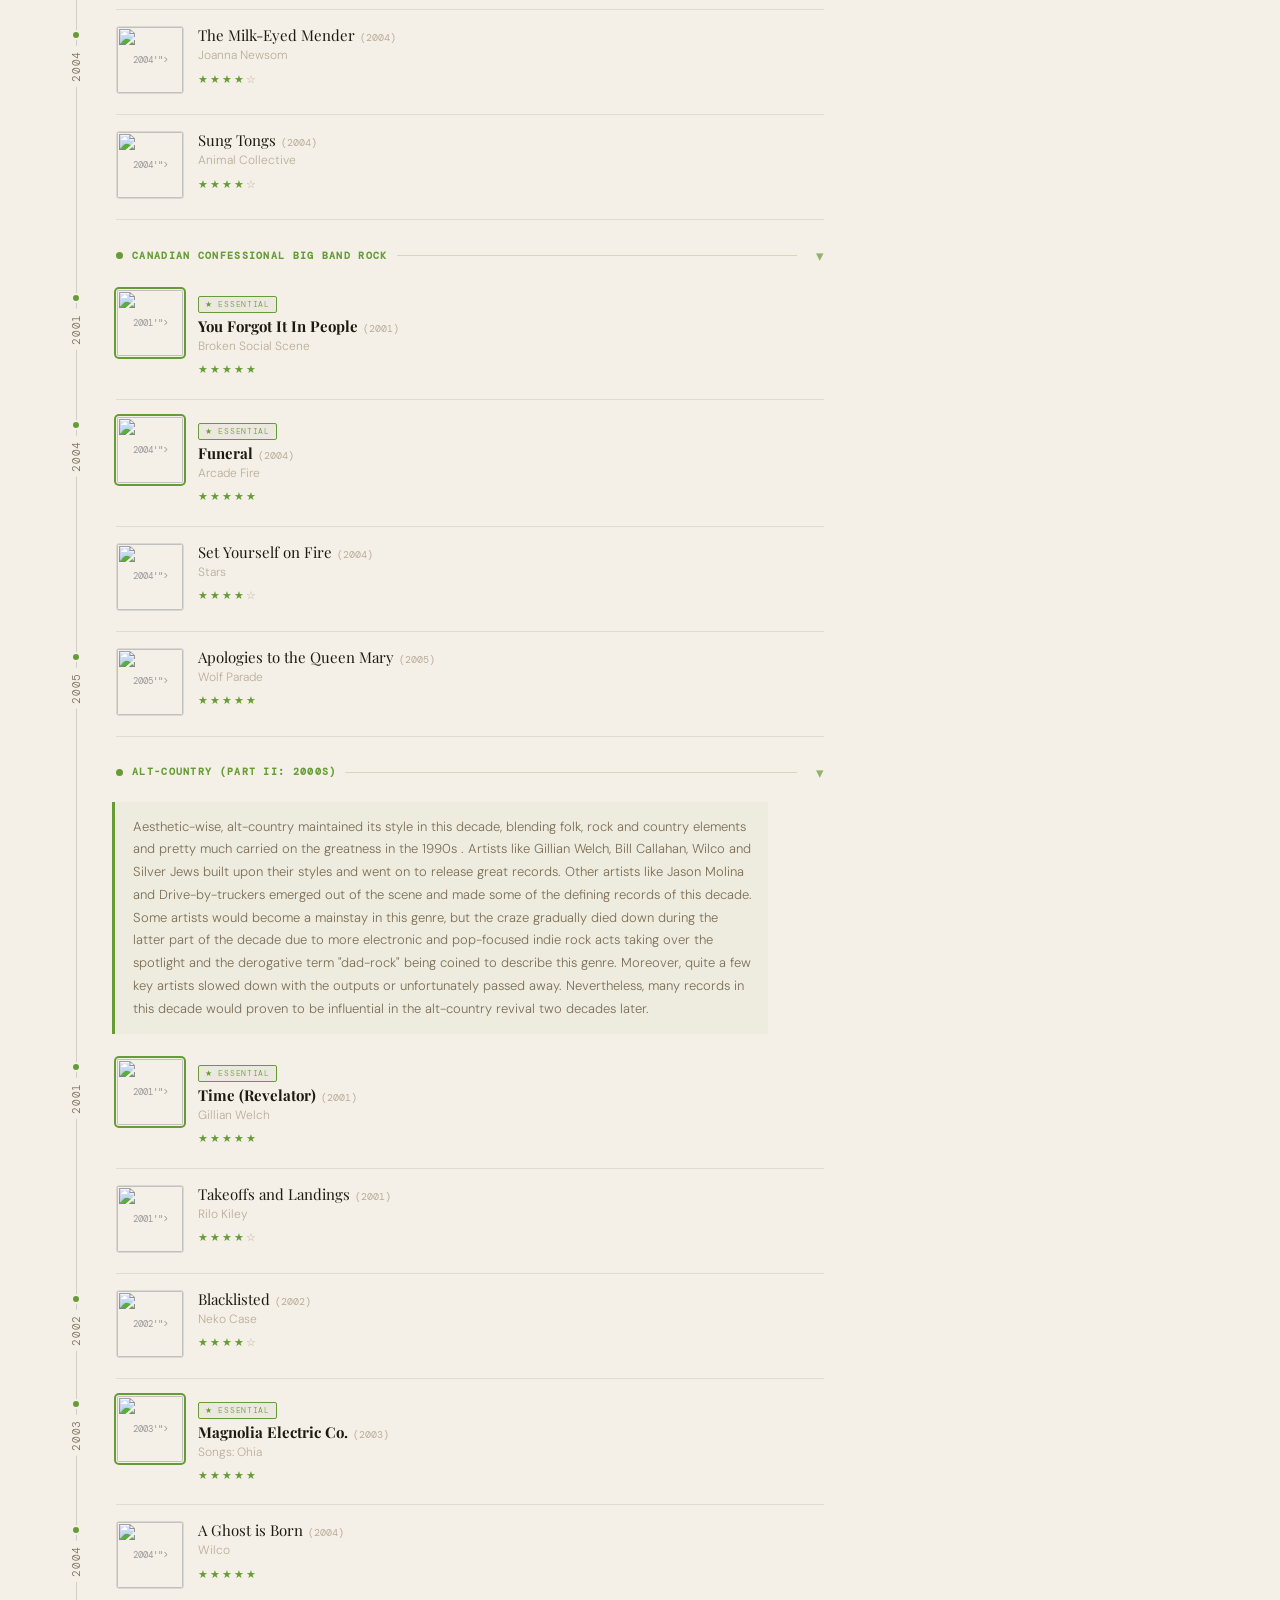
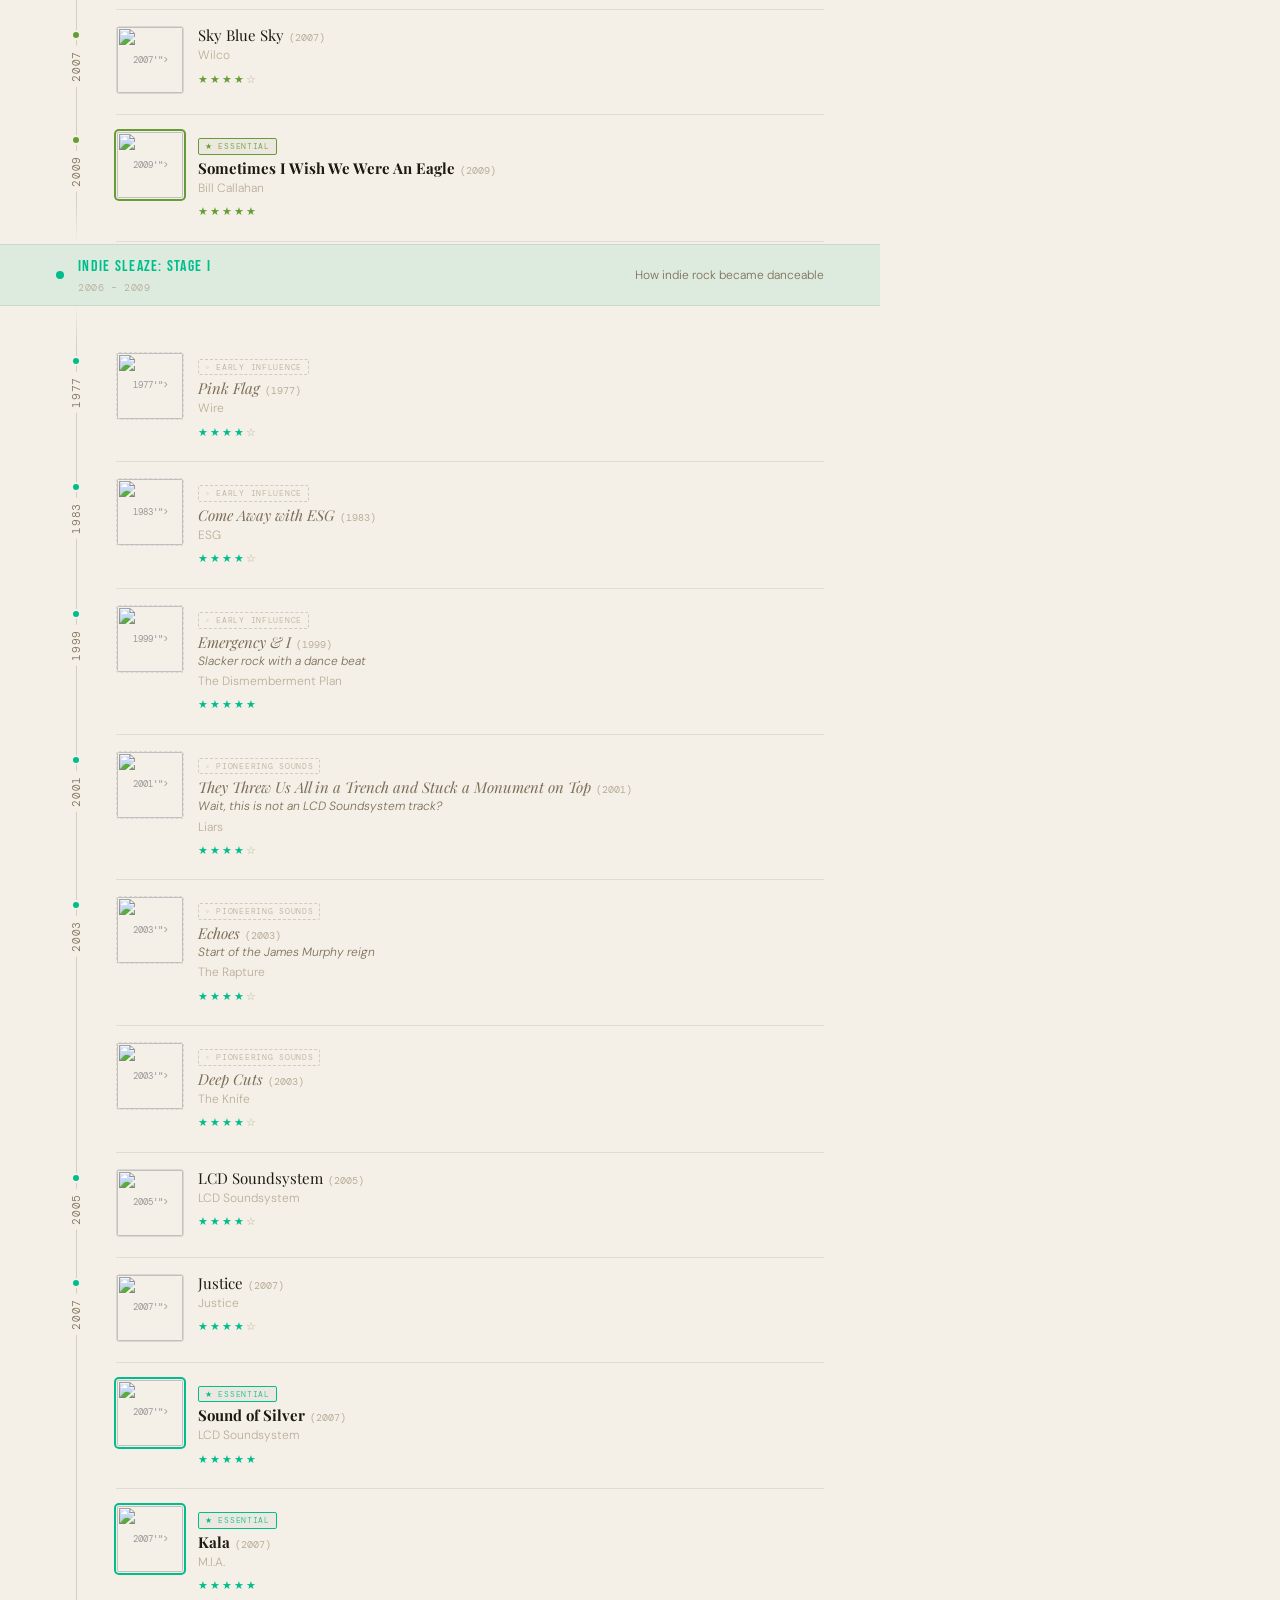
==== commit d703f395: "update" ====
--- a/index.html
+++ b/index.html
@@ -104,7 +104,7 @@
   </div>
 </div>
 
-<script src="data.js?v=20260424a"></script>
+<script src="data.js?v=1777217352196"></script>
 <script src="timeline.js?v=20260424a"></script>
 </body>
 </html>
--- a/style.css
+++ b/style.css
@@ -43,6 +43,7 @@
   position: absolute; inset: 0;
   background-size: cover;
   background-position: center;
+  background-repeat: no-repeat;
   opacity: 0;
   transition: opacity 1.4s ease;
 }
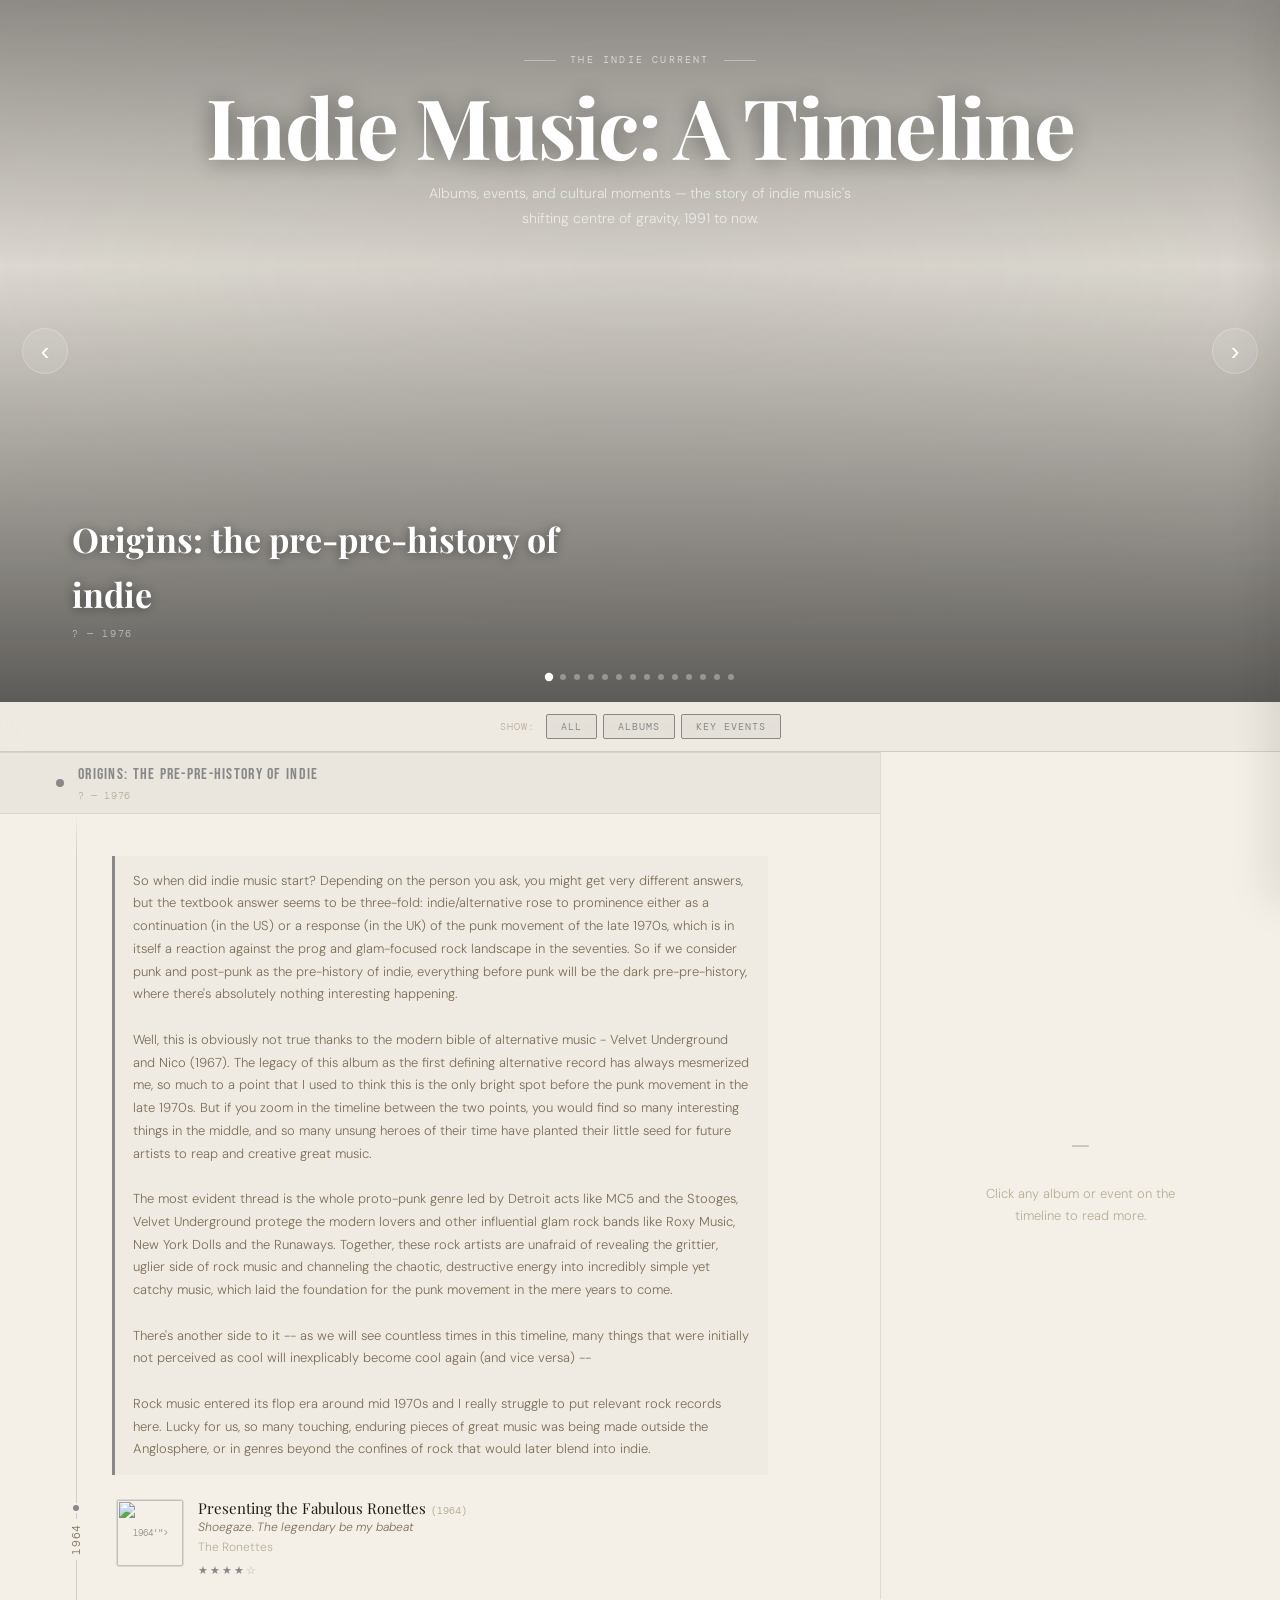
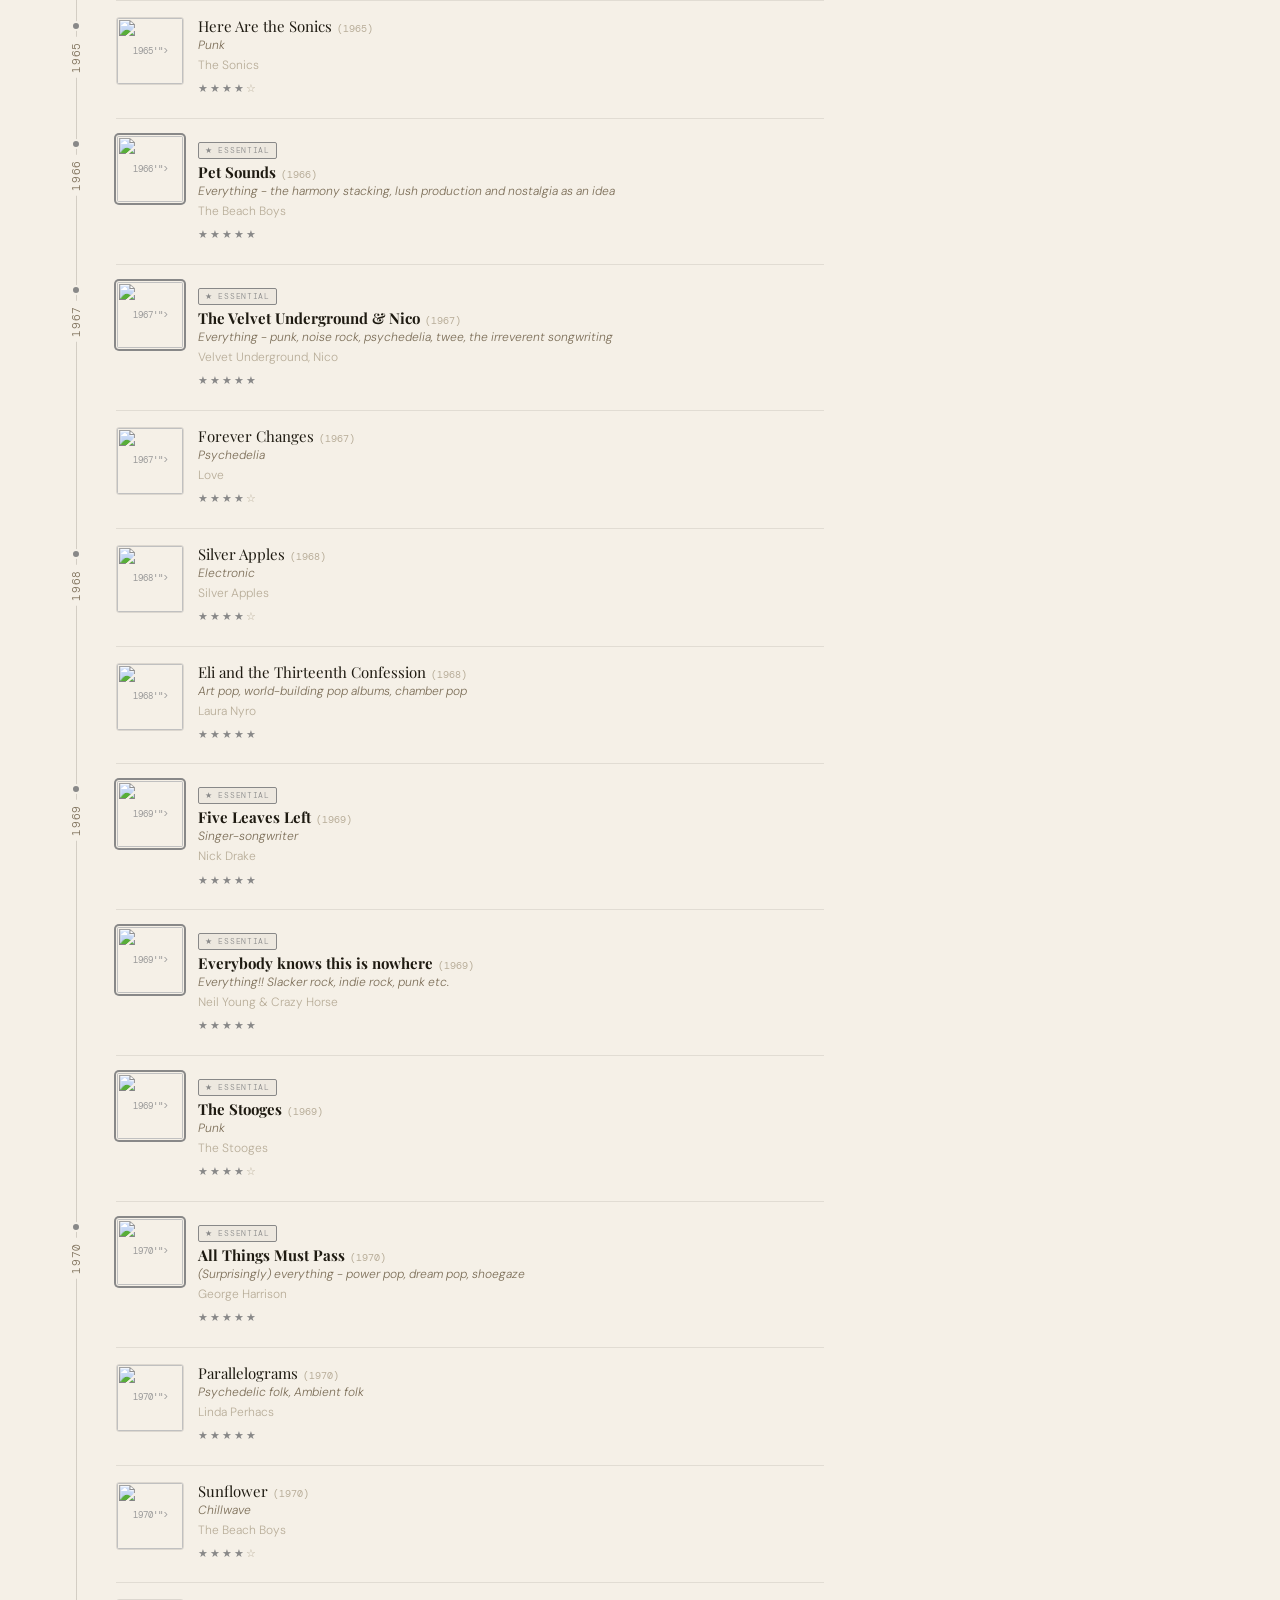
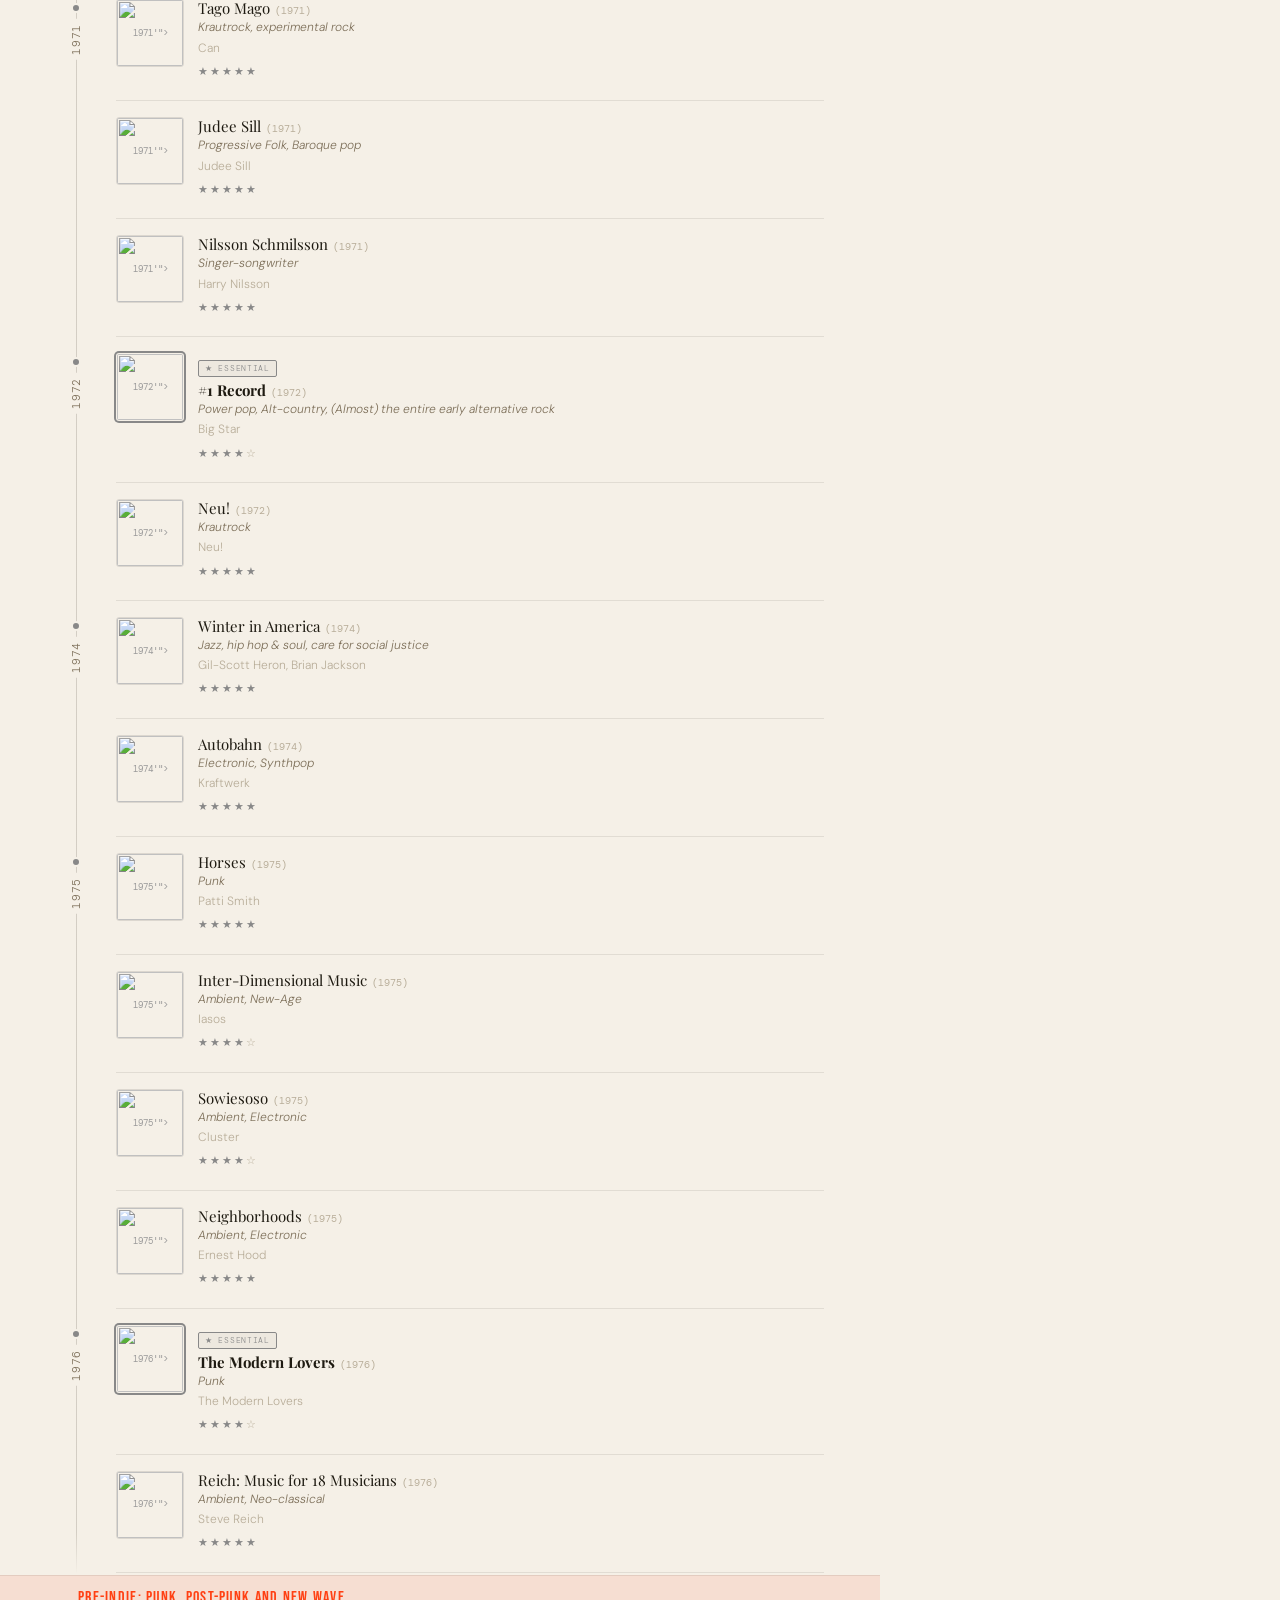
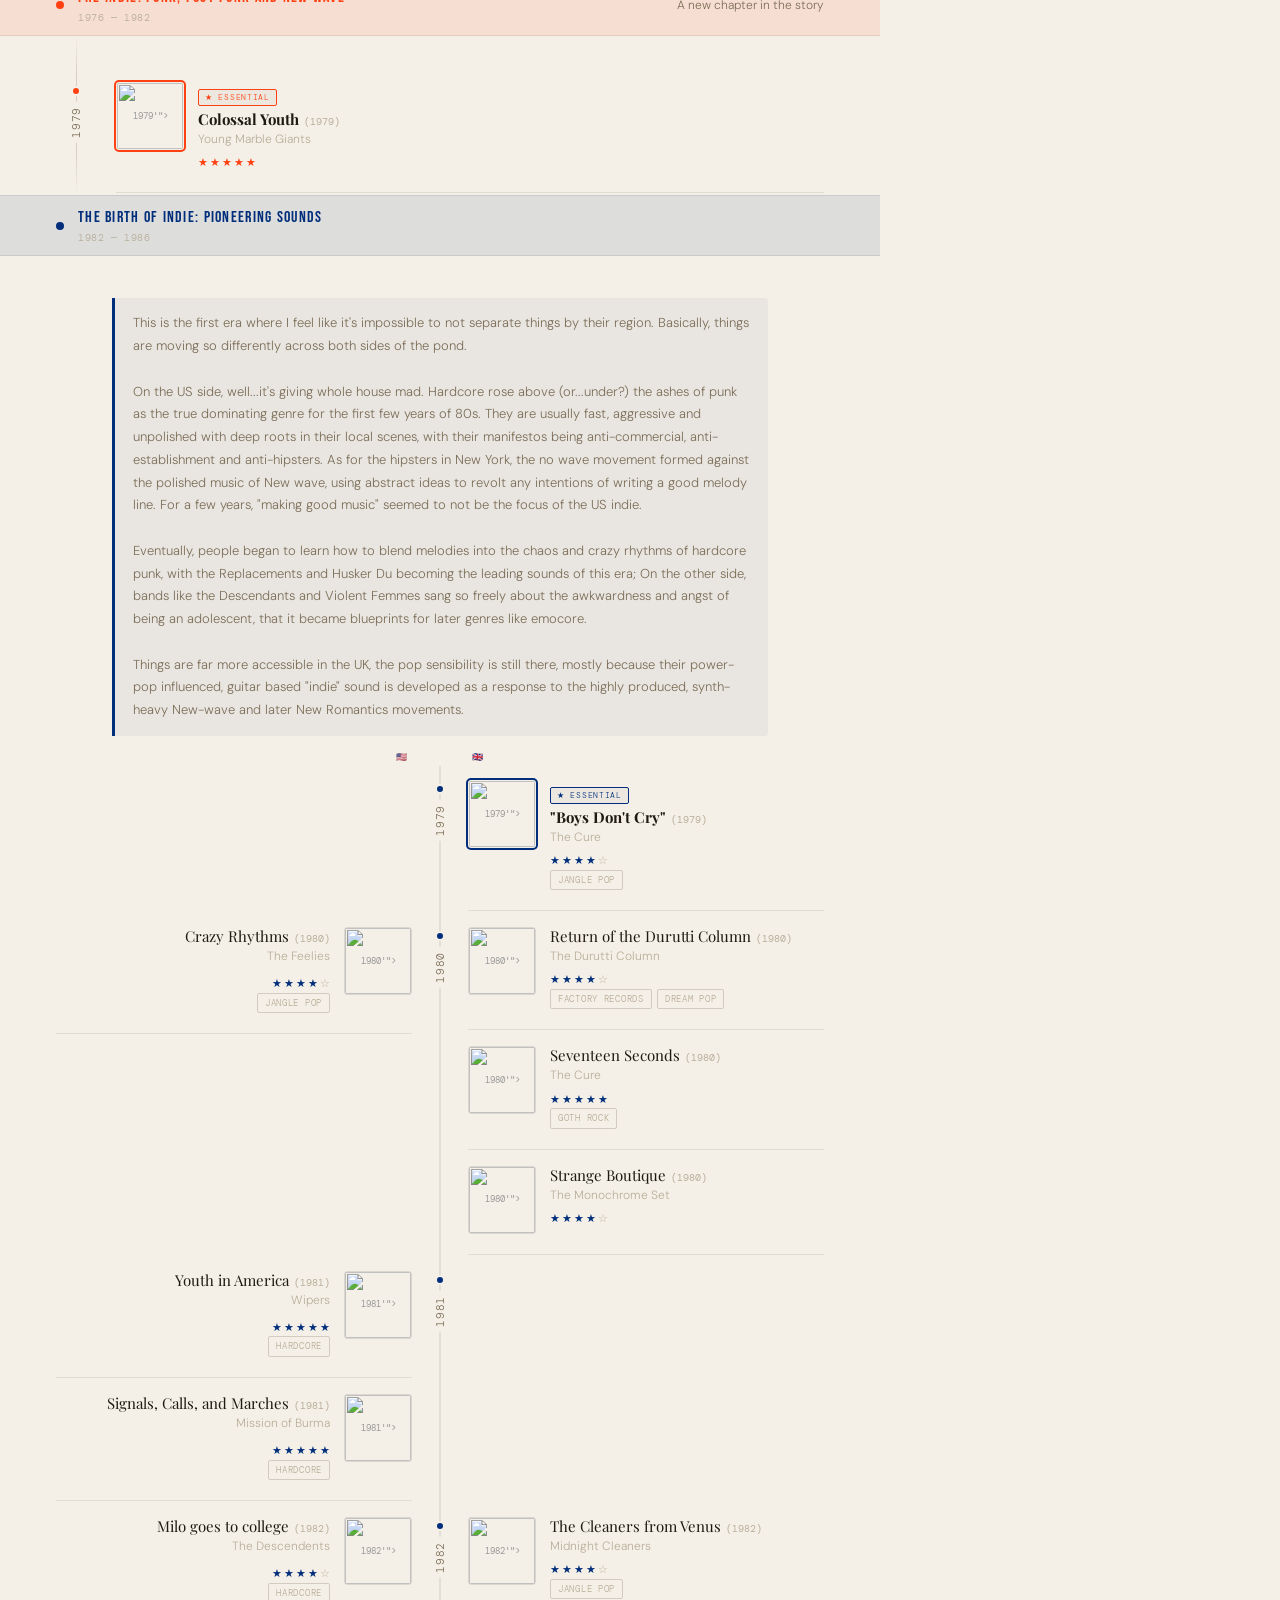
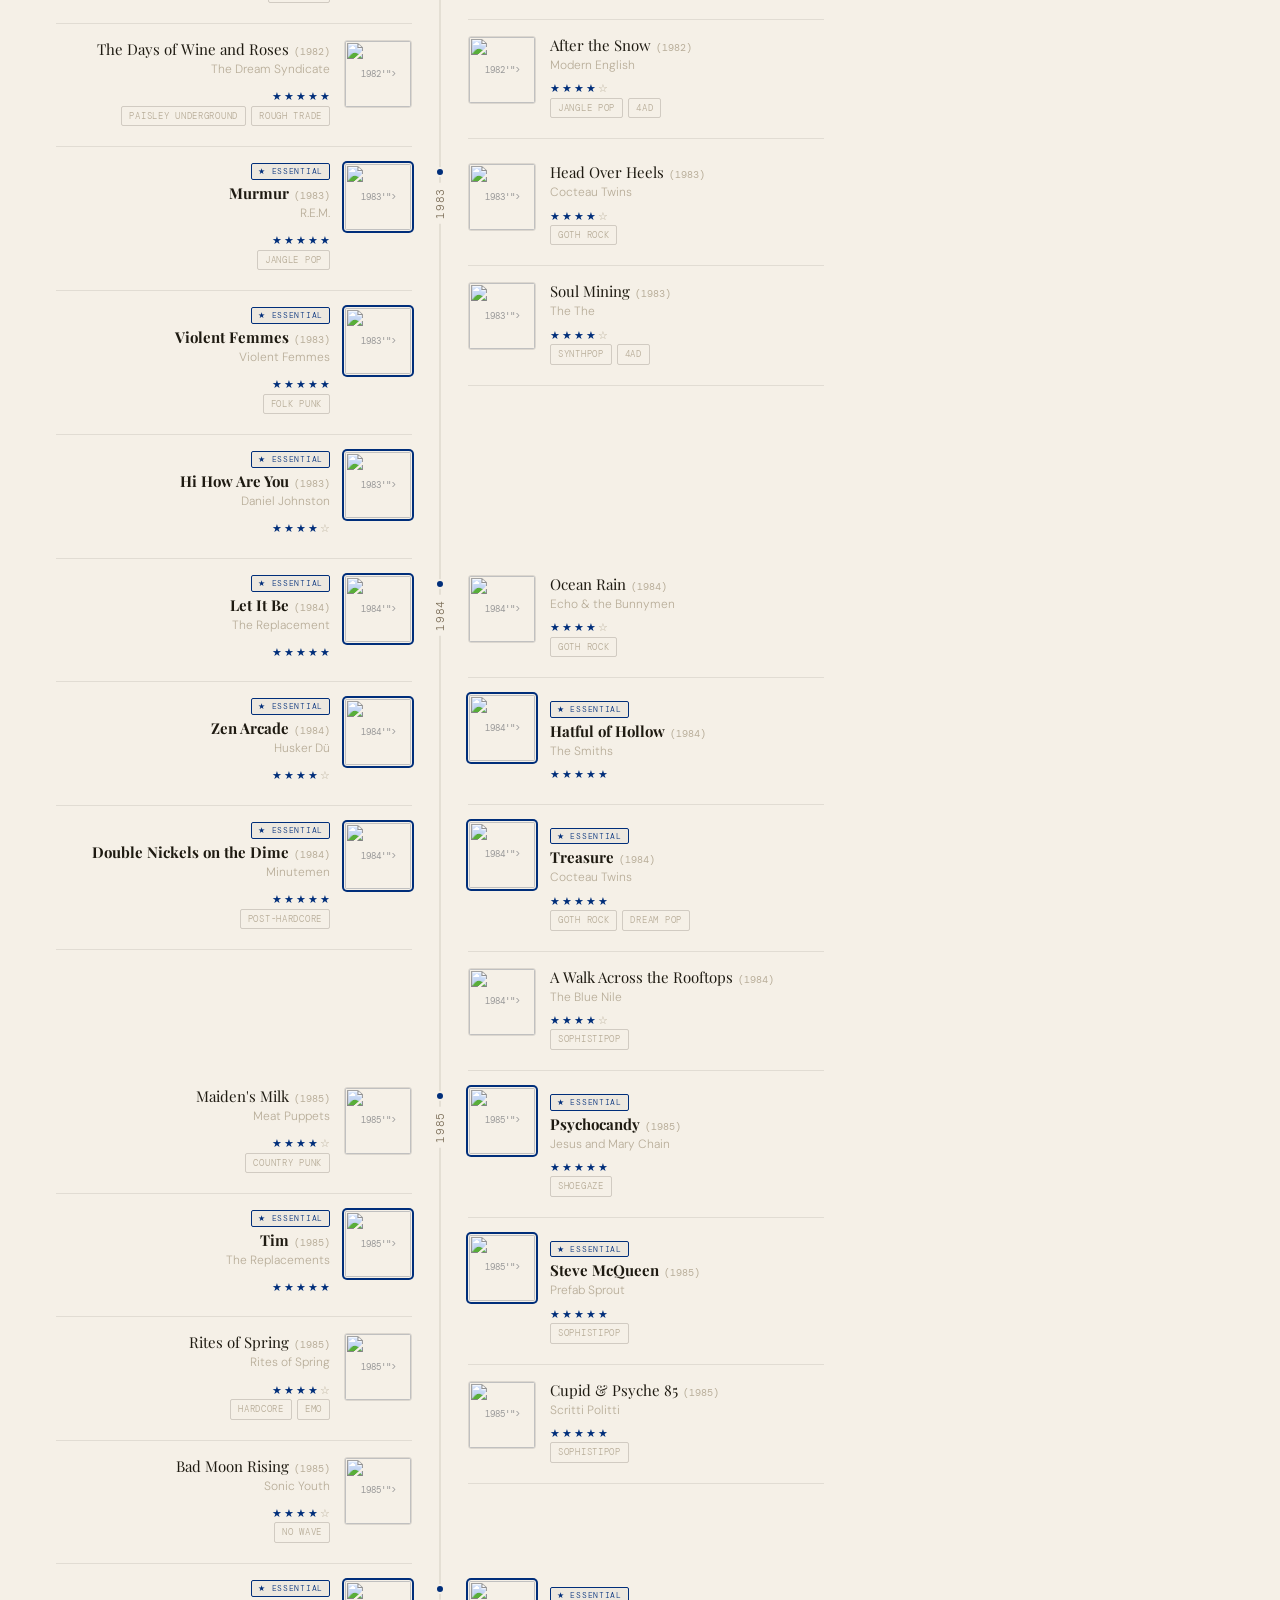
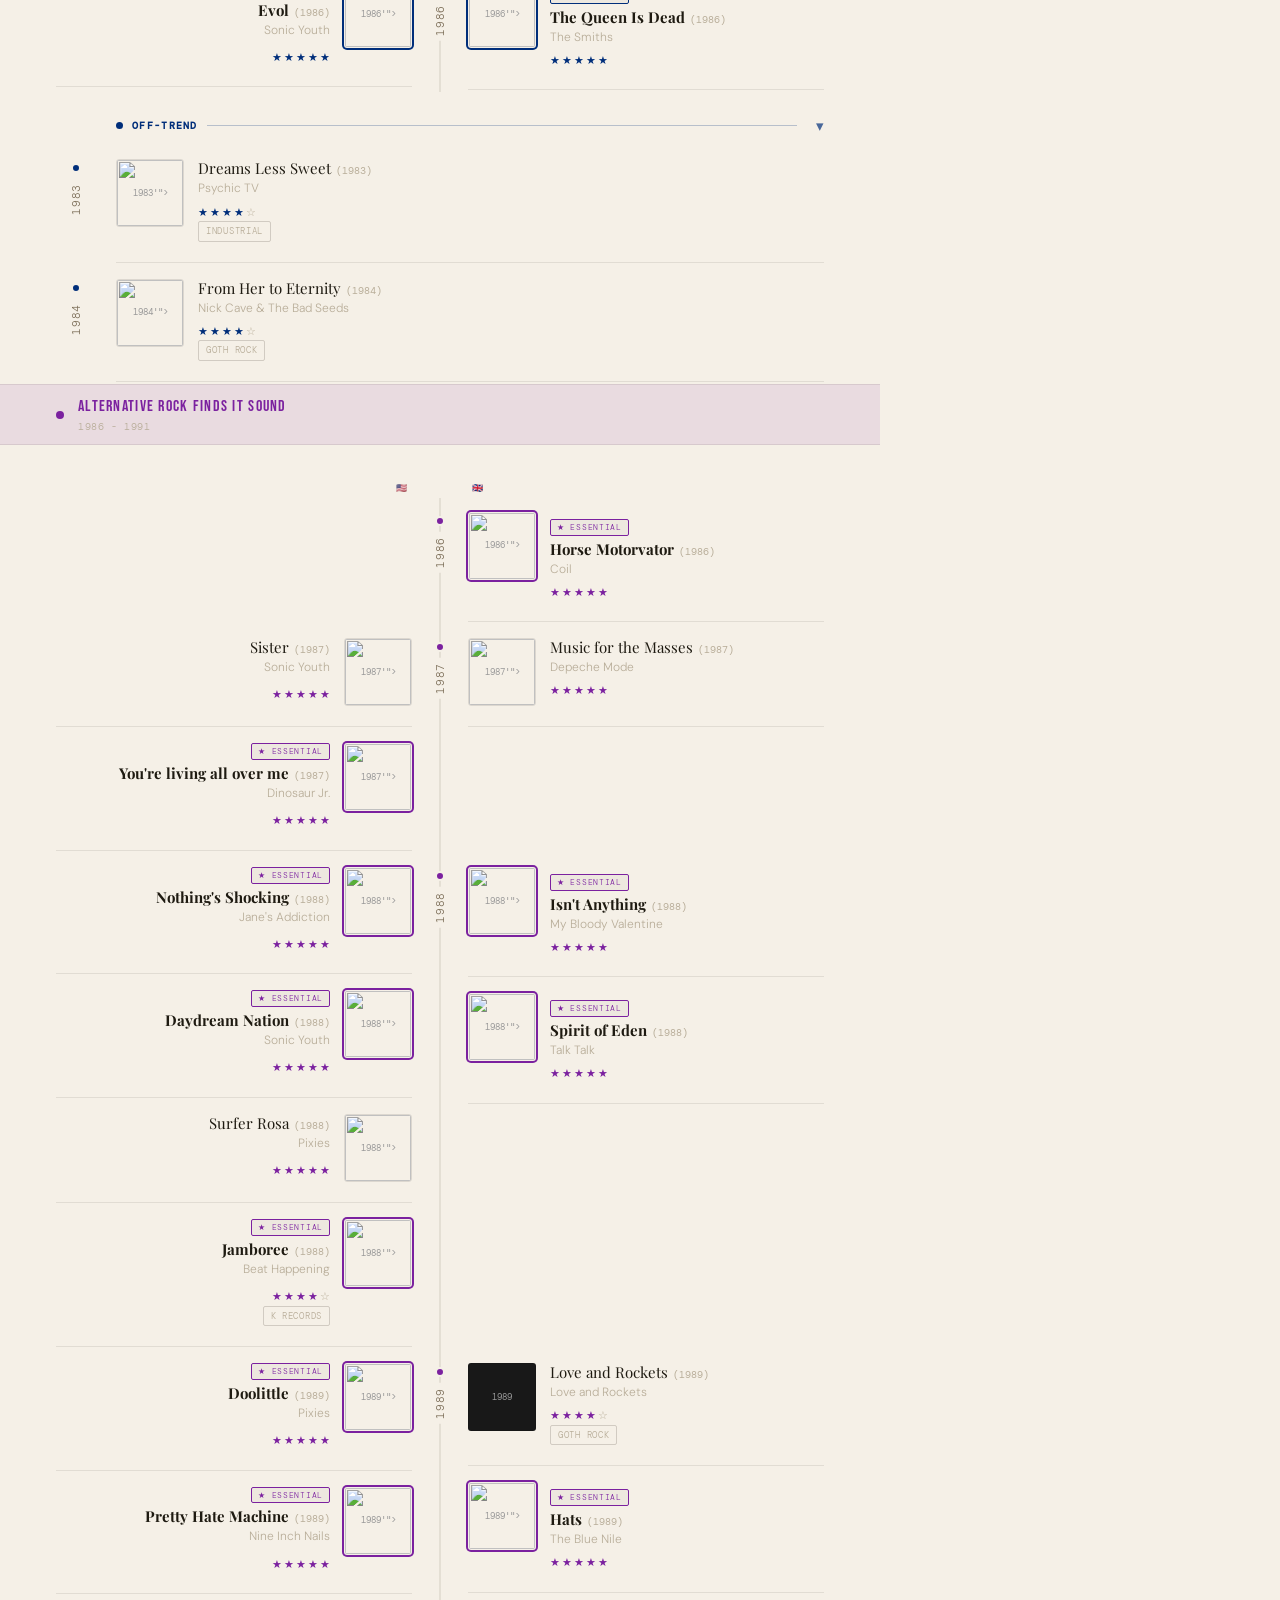
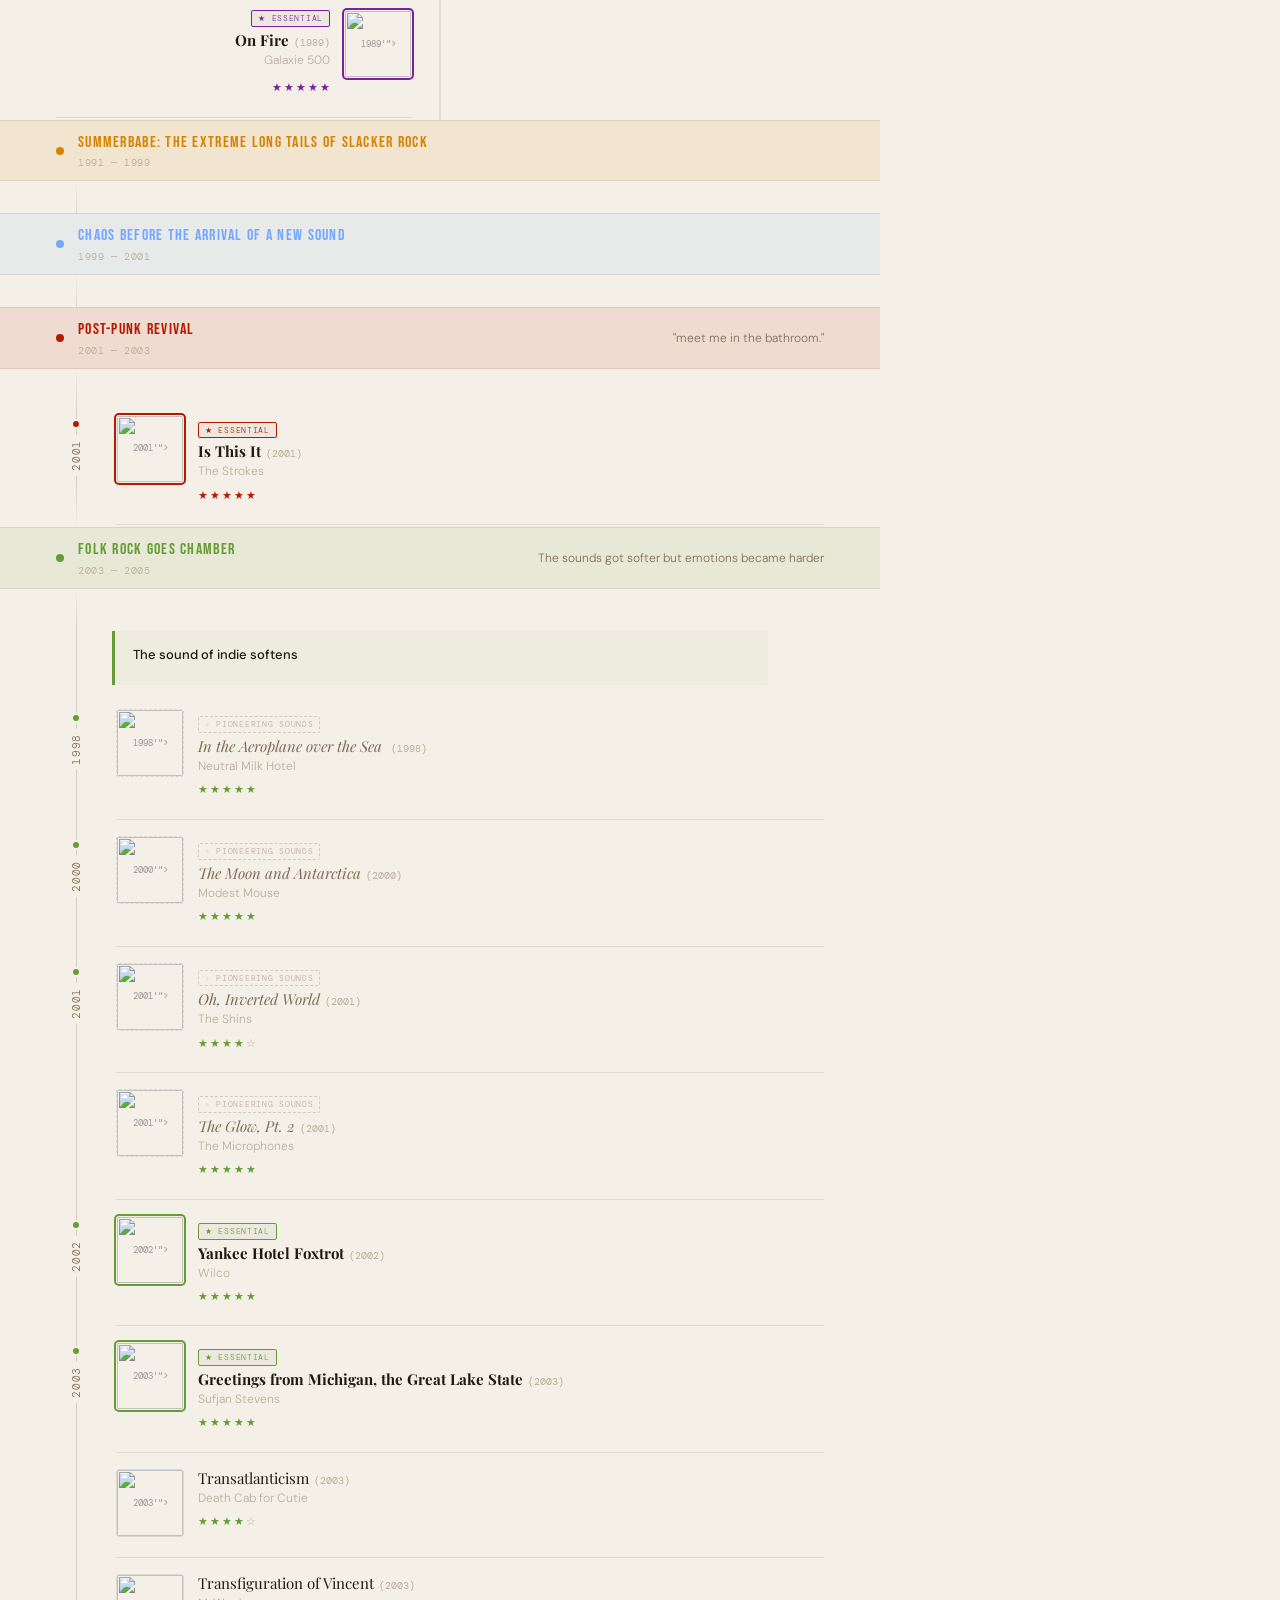
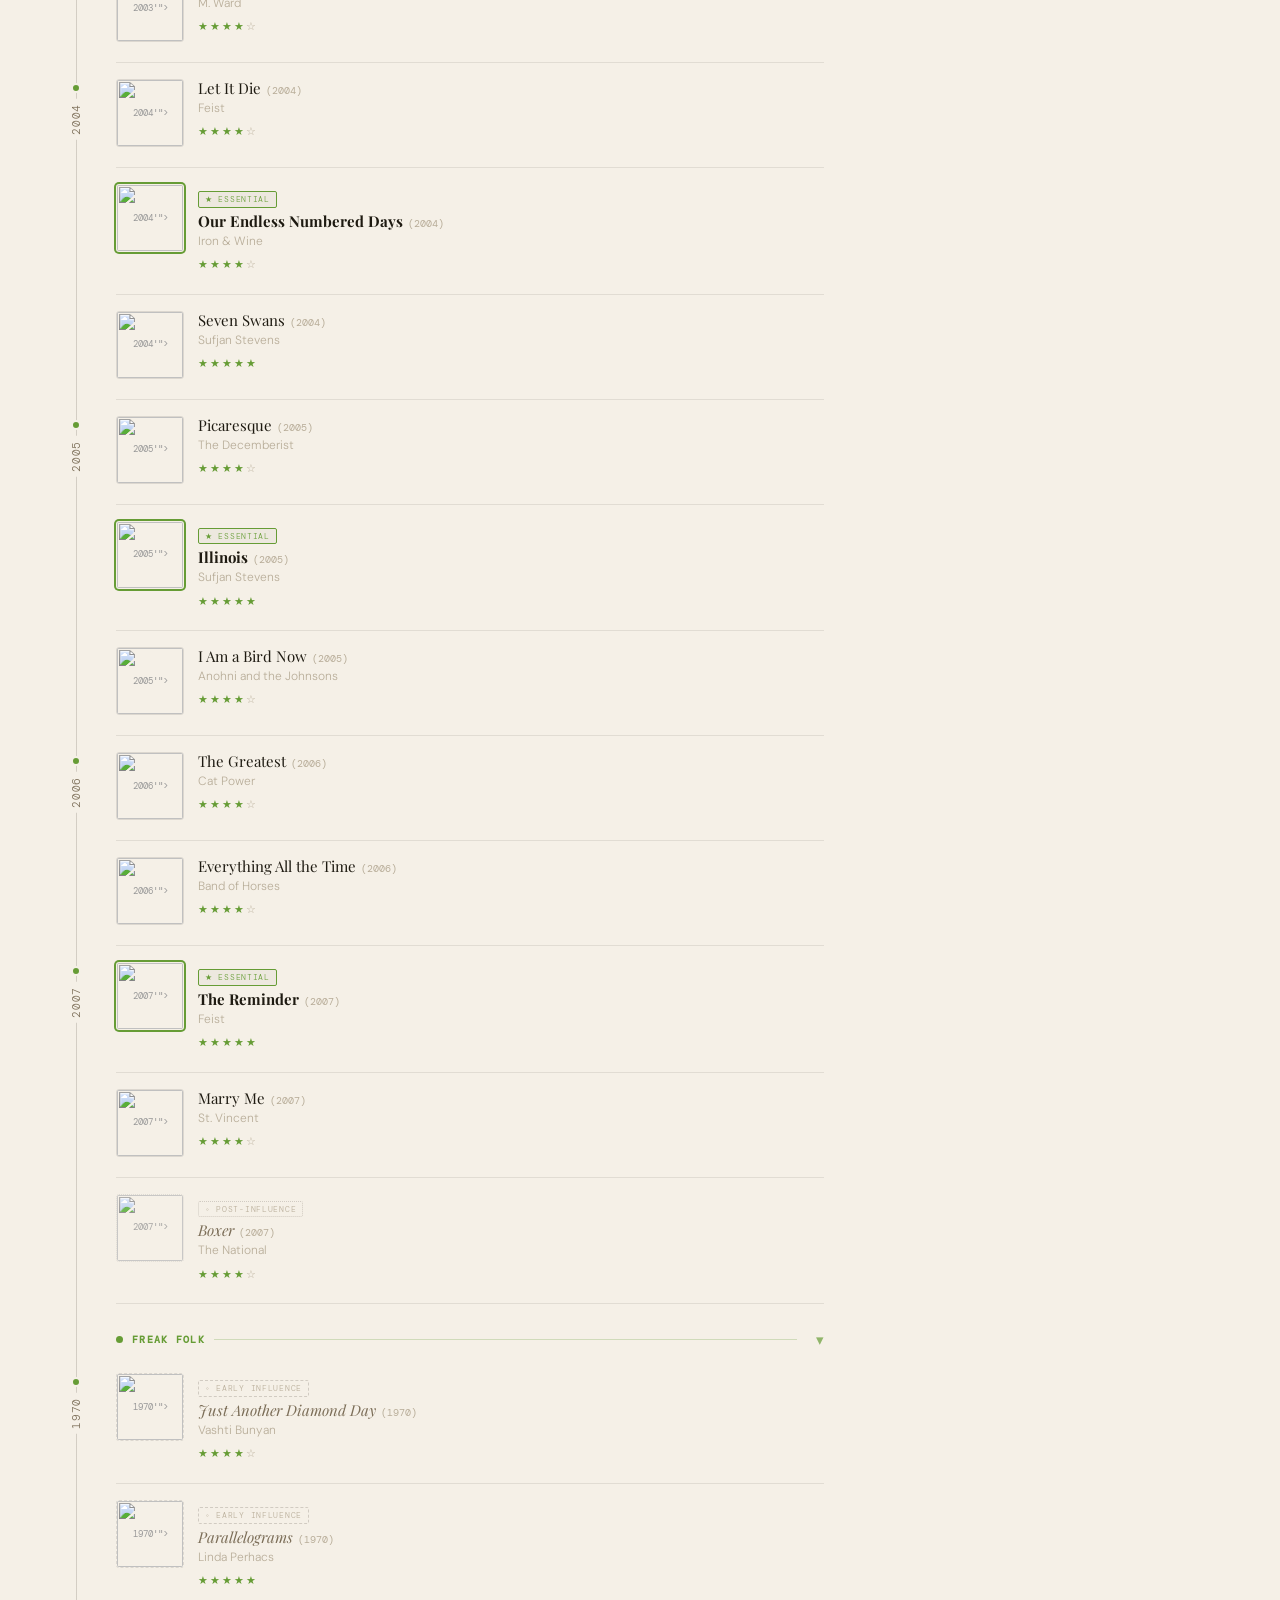
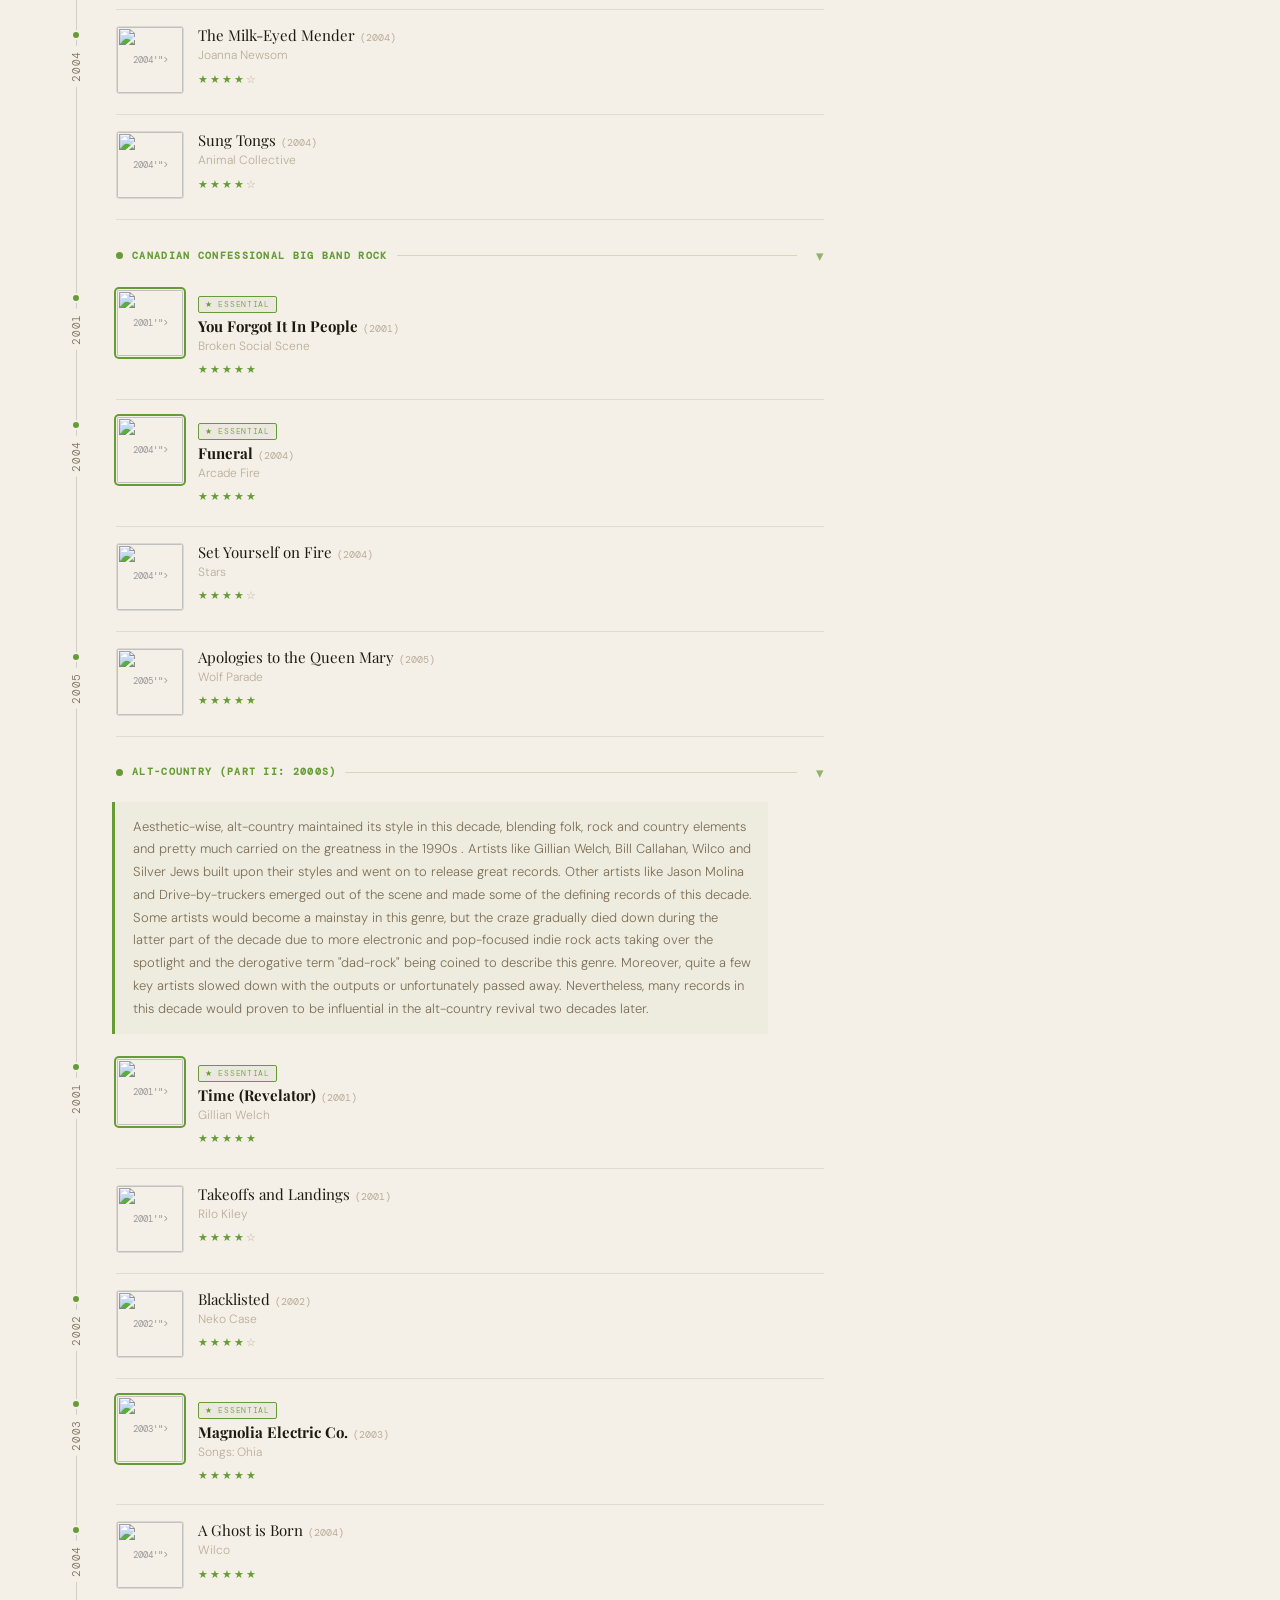
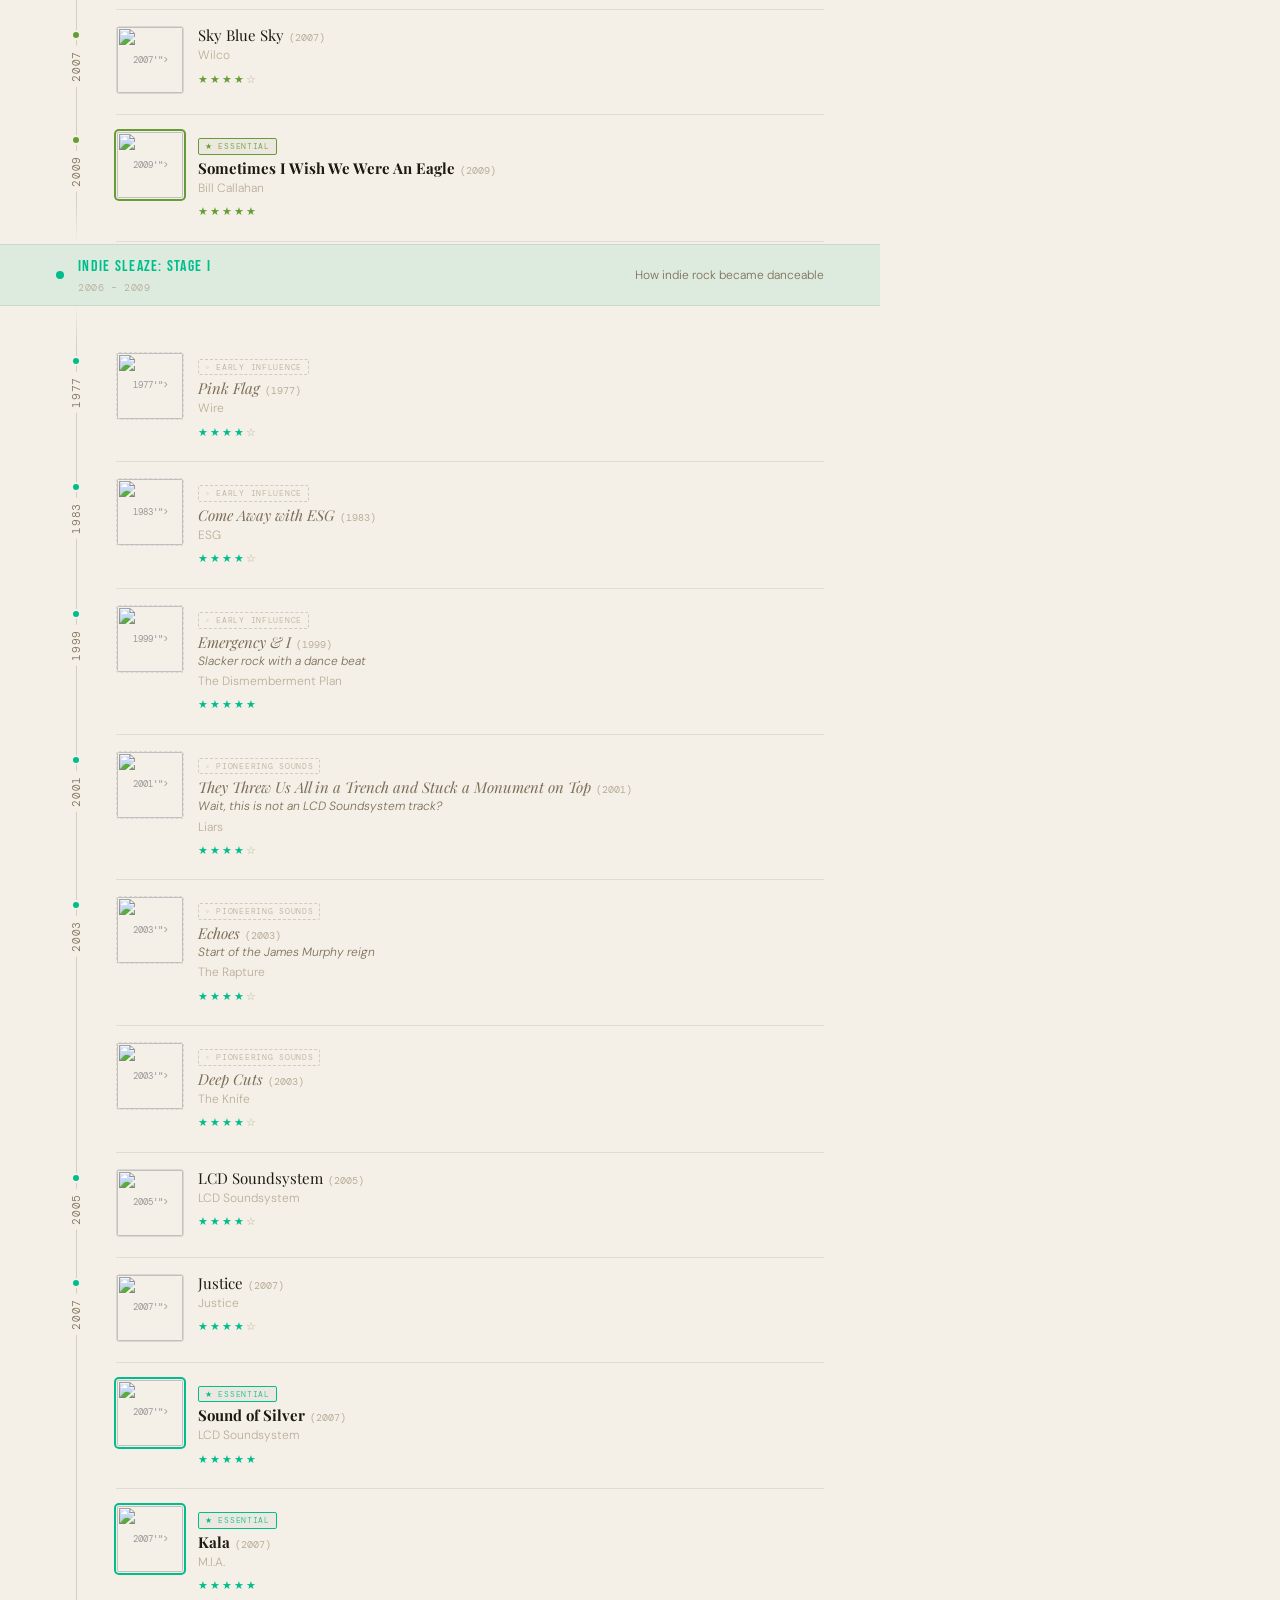
==== commit 09e6deb2: "update" ====
--- a/index.html
+++ b/index.html
@@ -105,6 +105,6 @@
 </div>
 
 <script src="data.js?v=1777217352196"></script>
-<script src="timeline.js?v=20260424a"></script>
+<script src="timeline.js?v=20260429a"></script>
 </body>
 </html>
--- a/style.css
+++ b/style.css
@@ -265,6 +265,7 @@
 }
 .entry:hover .entry-dot { transform: scale(1.5); }
 .entry-year-label {
+  display: inline-block;
   font-family: 'DM Mono', monospace; font-size: 11px;
   color: var(--text2); margin-top: 6px; letter-spacing: .06em;
   writing-mode: vertical-rl; text-orientation: mixed;
@@ -274,7 +275,10 @@
   padding: 5px 2px;
   position: relative; z-index: 3;
   border-radius: 2px;
-}
+  text-decoration: none;
+  transition: color .15s ease, background .15s ease;
+}
+.entry-year-label:hover { color: var(--accent); background: color-mix(in srgb, var(--accent) 8%, var(--bg)); }
 .entry-year-label.hidden { visibility: hidden; }
 .entry.same-year .entry-dot { display: none; }
 .entry-body {
